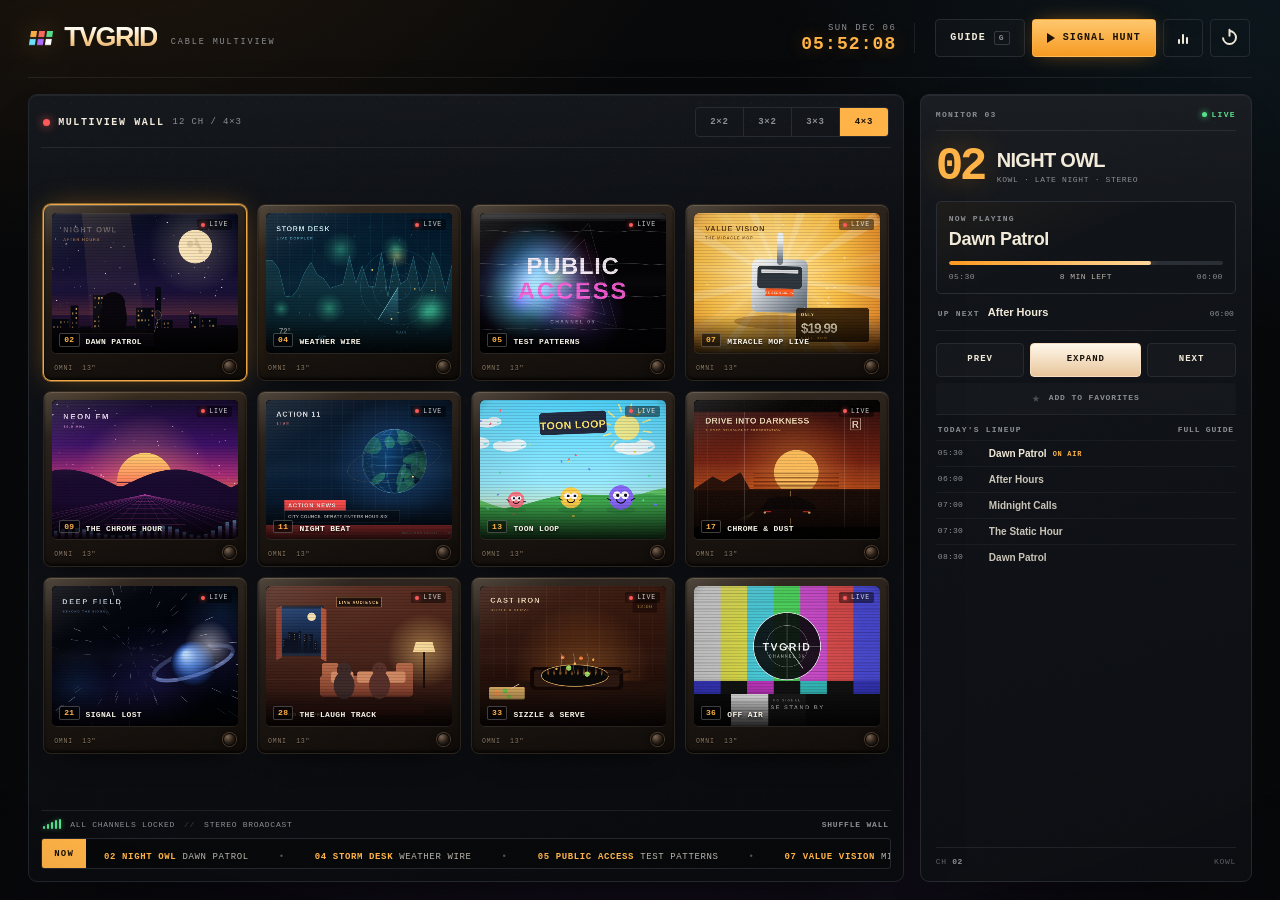
==== index.html @ 59fdc1ba "Save game and conversation for issue #1 Run: 40119469417" ====
<!doctype html>
<html lang="en">
<head>
  <meta charset="utf-8">
  <meta name="viewport" content="width=device-width, initial-scale=1, viewport-fit=cover">
  <meta name="theme-color" content="#07080a">
  <meta name="description" content="TVGRID is a retro cable multiview: twelve live channels, a program guide, and a fast-paced signal-hunting game.">
  <title>TVGRID — Cable Multiview</title>
  <link rel="icon" href="favicon.svg" type="image/svg+xml">
  <link rel="stylesheet" href="styles.css">
</head>
<body>
  <div class="app" id="app">
    <header class="topbar">
      <a class="brand" href="#" aria-label="TVGRID home" id="brandHome">
        <span class="brand-bars" aria-hidden="true"><i></i><i></i><i></i><i></i><i></i><i></i></span>
        <span class="brand-word">TVGRID</span>
        <span class="brand-sub">CABLE MULTIVIEW</span>
      </a>

      <div class="clock-block" aria-label="Current date and time">
        <span class="clock-date" id="clockDate">SAT 24 OCT</span>
        <time class="clock-time" id="clockTime">18:11:42</time>
      </div>

      <nav class="top-actions" aria-label="System controls">
        <button class="btn btn-ghost" id="guideBtn" type="button">
          <span>Guide</span><kbd>G</kbd>
        </button>
        <button class="btn btn-accent" id="gameBtn" type="button">
          <span class="play-glyph" aria-hidden="true"></span>
          <span>Signal Hunt</span>
        </button>
        <button class="btn btn-icon" id="soundBtn" type="button" aria-pressed="false" aria-label="Toggle sound">
          <span class="audio-glyph" aria-hidden="true"><i></i><i></i><i></i></span>
        </button>
        <button class="btn btn-icon power-btn" id="powerBtn" type="button" aria-pressed="true" aria-label="Toggle power">
          <span class="power-glyph" aria-hidden="true"></span>
        </button>
      </nav>
    </header>

    <main class="main">
      <section class="wall" aria-label="Television multiview wall">
        <div class="wall-top">
          <div class="wall-id">
            <span class="live-dot" aria-hidden="true"></span>
            <span class="wall-title">MULTIVIEW WALL</span>
            <span class="wall-count" id="wallCount">12 CH / 4×3</span>
          </div>

          <div class="layout-switch" id="layoutSwitch" role="group" aria-label="Multiview layout">
            <button type="button" data-layout="2x2" aria-pressed="false">2×2</button>
            <button type="button" data-layout="3x2" aria-pressed="false">3×2</button>
            <button type="button" data-layout="3x3" aria-pressed="false">3×3</button>
            <button type="button" data-layout="4x3" aria-pressed="true">4×3</button>
          </div>

          <div class="game-strip" id="gameStrip" hidden>
            <div class="target-monitor" aria-hidden="true">
              <canvas id="targetCanvas" width="320" height="180"></canvas>
            </div>
            <div class="game-strip-copy">
              <span class="game-eyebrow">TARGET BROADCAST</span>
              <strong id="gameClue">MATCH THIS SIGNAL TO A MONITOR</strong>
            </div>
            <div class="game-timer" aria-hidden="true">
              <span id="gameClock">10.0</span>
              <div class="timer-track"><i id="gameTimerFill"></i></div>
            </div>
          </div>
        </div>

        <div class="tv-grid" id="tvGrid" data-layout="4x3" aria-live="off"></div>

        <div class="wall-foot">
          <div class="signal-bars" aria-label="Signal strength full">
            <i></i><i></i><i></i><i></i><i></i>
          </div>
          <span id="wallStatus">ALL CHANNELS LOCKED</span>
          <span class="wall-foot-sep" aria-hidden="true">//</span>
          <span>STEREO BROADCAST</span>
          <span class="wall-foot-spacer"></span>
          <button class="text-btn" id="shuffleBtn" type="button">SHUFFLE WALL</button>
        </div>

        <div class="ticker" aria-label="Now playing ticker">
          <span class="ticker-tag">NOW</span>
          <div class="ticker-viewport">
            <div class="ticker-track" id="tickerTrack"></div>
          </div>
        </div>
      </section>

      <aside class="monitor" aria-label="Selected channel monitor">
        <div class="channel-panel" id="channelPanel">
          <div class="monitor-head">
            <span>MONITOR 03</span>
            <span class="monitor-state" id="monitorState">LIVE</span>
          </div>

          <div class="monitor-channel">
            <span class="monitor-num" id="selNum">02</span>
            <div class="monitor-name-block">
              <h1 id="selName">NIGHT OWL</h1>
              <p id="selMeta">KOWL · TALK · STEREO</p>
            </div>
          </div>

          <div class="now-card">
            <div class="card-label">NOW PLAYING</div>
            <div class="show-title" id="selShow">After Hours</div>
            <div class="progress-track" aria-hidden="true"><i id="progressFill"></i></div>
            <div class="time-row">
              <span id="selStart">00:00</span>
              <span id="selRemaining">60 MIN LEFT</span>
              <span id="selEnd">01:00</span>
            </div>
          </div>

          <div class="up-next">
            <span class="card-label">UP NEXT</span>
            <span id="selNext">Midnight Calls</span>
            <span class="up-next-time" id="selNextTime">01:00</span>
          </div>

          <div class="monitor-controls">
            <button class="btn btn-ghost" id="prevBtn" type="button" aria-label="Previous channel">PREV</button>
            <button class="btn btn-solid" id="expandBtn" type="button">EXPAND</button>
            <button class="btn btn-ghost" id="nextBtn" type="button" aria-label="Next channel">NEXT</button>
          </div>

          <div class="favorite-row">
            <button class="btn btn-ghost fav-btn" id="favBtn" type="button" aria-pressed="false">
              <span class="star" aria-hidden="true">★</span> <span id="favLabel">ADD TO FAVORITES</span>
            </button>
          </div>

          <div class="schedule">
            <div class="schedule-head">
              <span class="card-label">TODAY'S LINEUP</span>
              <button class="text-btn" id="panelGuideBtn" type="button">FULL GUIDE</button>
            </div>
            <ol class="schedule-list" id="scheduleList"></ol>
          </div>

          <div class="monitor-foot">
            <span>CH <b id="footChannel">02</b></span>
            <span class="monitor-foot-spacer"></span>
            <span id="footCallsign">KOWL</span>
          </div>
        </div>

        <div class="game-panel" id="gamePanel" hidden>
          <div class="monitor-head">
            <span>SIGNAL HUNT</span>
            <span class="monitor-state is-hot">LIVE</span>
          </div>
          <div class="game-big">
            <span class="card-label">ROUND</span>
            <div class="game-round"><b id="gameRound">1</b><span>/ 5</span></div>
          </div>
          <div class="game-stats">
            <div>
              <span class="card-label">SCORE</span>
              <strong id="gameScore">0000</strong>
            </div>
            <div>
              <span class="card-label">STREAK</span>
              <strong id="gameStreak">0</strong>
            </div>
            <div>
              <span class="card-label">BEST</span>
              <strong id="gameBest">0000</strong>
            </div>
          </div>
          <p class="game-help">One of the twelve monitors is showing the target broadcast. Click it before the timer runs out. Misses cost time.</p>
          <div class="game-legend">
            <span><i class="legend-dot is-good"></i> HIT</span>
            <span><i class="legend-dot is-bad"></i> MISS</span>
          </div>
          <button class="btn btn-ghost game-quit" id="quitGameBtn" type="button">EXIT HUNT</button>
        </div>
      </aside>
    </main>
  </div>

  <div class="overlay" id="guideOverlay" hidden>
    <div class="overlay-card guide-card" role="dialog" aria-modal="true" aria-labelledby="guideTitle">
      <div class="overlay-head">
        <div>
          <span class="card-label">TVGRID PROGRAMMING</span>
          <h2 id="guideTitle">Program Guide</h2>
        </div>
        <div class="overlay-head-right">
          <span class="guide-now" id="guideNow">18:00</span>
          <button class="close-btn" type="button" data-close="guideOverlay" aria-label="Close guide">×</button>
        </div>
      </div>
      <div class="guide-legend">
        <span><i class="legend-dot is-now"></i> ON NOW</span>
        <span><i class="legend-dot is-fav"></i> FAVORITE</span>
        <span class="guide-hint">CLICK A PROGRAM TO TUNE IN</span>
      </div>
      <div class="guide-scroll" id="guideScroll">
        <div class="guide-timebar" id="guideTimebar"></div>
        <div class="guide-rows" id="guideRows"></div>
      </div>
      <div class="overlay-foot">
        <span>ALL TIMES LOCAL</span>
        <span>GUIDE DATA SIMULATED · 24H CABLE SCHEDULE</span>
      </div>
    </div>
  </div>

  <div class="overlay" id="focusOverlay" hidden>
    <div class="overlay-card focus-card" role="dialog" aria-modal="true" aria-labelledby="focusTitle">
      <div class="focus-head">
        <div>
          <span class="card-label" id="focusMeta">CH 02 · KOWL</span>
          <h2 id="focusTitle">NIGHT OWL</h2>
        </div>
        <button class="close-btn" type="button" data-close="focusOverlay" aria-label="Close full screen">×</button>
      </div>
      <div class="focus-screen">
        <canvas id="focusCanvas" width="1280" height="720"></canvas>
        <div class="screen-glass" aria-hidden="true"></div>
        <div class="screen-scan" aria-hidden="true"></div>
        <div class="focus-bug" id="focusBug">TVGRID</div>
      </div>
      <div class="focus-bottom">
        <div class="focus-now">
          <span class="card-label">NOW PLAYING</span>
          <strong id="focusShow">After Hours</strong>
          <span id="focusTime">00:00 – 01:00</span>
        </div>
        <div class="focus-actions">
          <button class="btn btn-ghost" id="focusPrev" type="button">PREV</button>
          <button class="btn btn-ghost" id="focusNext" type="button">NEXT</button>
          <button class="btn btn-solid" id="focusClose" type="button">BACK TO WALL</button>
        </div>
      </div>
    </div>
  </div>

  <div class="overlay" id="resultOverlay" hidden>
    <div class="overlay-card result-card" role="dialog" aria-modal="true" aria-labelledby="resultTitle">
      <span class="card-label">SIGNAL HUNT COMPLETE</span>
      <h2 id="resultTitle">Transmission Secured</h2>
      <div class="result-score" id="resultScore">0000</div>
      <div class="result-grid">
        <div><span class="card-label">HITS</span><strong id="resultHits">0 / 5</strong></div>
        <div><span class="card-label">BEST</span><strong id="resultBest">0000</strong></div>
        <div><span class="card-label">ACCURACY</span><strong id="resultAccuracy">0%</strong></div>
      </div>
      <p class="result-note" id="resultNote">The wall is quiet again. Nice tuning.</p>
      <div class="result-actions">
        <button class="btn btn-solid" id="playAgainBtn" type="button">PLAY AGAIN</button>
        <button class="btn btn-ghost" id="backToWallBtn" type="button">BACK TO WALL</button>
      </div>
    </div>
  </div>

  <div class="toast" id="toast" role="status" aria-live="polite"></div>

  <noscript>
    <div class="noscript">TVGRID needs JavaScript to tune the wall.</div>
  </noscript>

  <script type="module" src="app.js"></script>
</body>
</html>
---- styles.css ----
:root {
  color-scheme: dark;
  --bg: #07080a;
  --panel: #0f1114;
  --panel-2: #14171c;
  --panel-3: #1a1e24;
  --line: #262b32;
  --line-soft: rgba(255, 255, 255, 0.08);
  --text: #f3ebda;
  --muted: #8b8e93;
  --dim: #5e6268;
  --amber: #ffb347;
  --amber-strong: #ff9a1f;
  --cyan: #6fe3ff;
  --red: #ff5a5a;
  --green: #57e08c;
  --font-sans: "Avenir Next", "Helvetica Neue", "Segoe UI", Arial, sans-serif;
  --font-mono: "SFMono-Regular", "Cascadia Mono", "Roboto Mono", Consolas, "Liberation Mono", monospace;
  --noise: url("data:image/svg+xml,%3Csvg xmlns='http://www.w3.org/2000/svg' width='160' height='160'%3E%3Cfilter id='n'%3E%3CfeTurbulence type='fractalNoise' baseFrequency='.86' numOctaves='3' stitchTiles='stitch'/%3E%3C/filter%3E%3Crect width='100%25' height='100%25' filter='url(%23n)' opacity='.55'/%3E%3C/svg%3E");
}

*,
*::before,
*::after {
  box-sizing: border-box;
}

[hidden] {
  display: none !important;
}

html {
  min-height: 100%;
  background: var(--bg);
}

body {
  margin: 0;
  min-height: 100vh;
  overflow-x: hidden;
  color: var(--text);
  font-family: var(--font-sans);
  background:
    radial-gradient(1000px 620px at 8% -14%, rgba(255, 154, 31, 0.11), transparent 62%),
    radial-gradient(900px 620px at 102% -4%, rgba(78, 200, 255, 0.09), transparent 60%),
    radial-gradient(1200px 900px at 50% 115%, rgba(163, 72, 255, 0.07), transparent 60%),
    var(--bg);
}

body::before {
  content: "";
  position: fixed;
  inset: 0;
  z-index: 90;
  pointer-events: none;
  opacity: 0.035;
  background-image: var(--noise);
  background-size: 160px 160px;
  mix-blend-mode: overlay;
}

body::after {
  content: "";
  position: fixed;
  inset: 0;
  z-index: 89;
  pointer-events: none;
  background: radial-gradient(130% 100% at 50% 48%, transparent 55%, rgba(0, 0, 0, 0.44) 100%);
}

button,
input,
select {
  font: inherit;
}

button {
  color: inherit;
}

button:focus-visible,
a:focus-visible {
  outline: 2px solid var(--amber);
  outline-offset: 3px;
}

::selection {
  color: #0a0a0a;
  background: var(--amber);
}

.app {
  width: min(1720px, 100%);
  min-height: 100vh;
  margin: 0 auto;
  padding: 0 clamp(12px, 2.2vw, 30px) 18px;
  display: flex;
  flex-direction: column;
}

/* ---------- Top bar ---------- */

.topbar {
  display: flex;
  align-items: center;
  gap: 20px;
  min-height: 78px;
  padding: 10px 2px 12px;
  border-bottom: 1px solid var(--line-soft);
}

.brand {
  display: flex;
  align-items: center;
  gap: 12px;
  min-width: 0;
  color: var(--text);
  text-decoration: none;
}

.brand-bars {
  display: grid;
  grid-template-columns: repeat(3, 6px);
  grid-auto-rows: 6px;
  gap: 2px;
  transform: skewX(-9deg);
  filter: drop-shadow(0 0 10px rgba(255, 179, 71, 0.25));
}

.brand-bars i {
  background: var(--amber);
}

.brand-bars i:nth-child(2) {
  background: #ff6b5d;
}

.brand-bars i:nth-child(3) {
  background: #57e08c;
}

.brand-bars i:nth-child(4) {
  background: var(--cyan);
}

.brand-bars i:nth-child(5) {
  background: #b06bff;
}

.brand-bars i:nth-child(6) {
  background: #ffffff;
}

.brand-word {
  font-size: clamp(22px, 2.1vw, 30px);
  font-weight: 900;
  line-height: 0.9;
  letter-spacing: -0.055em;
  background: linear-gradient(180deg, #fffdf6 10%, #ffd79b 58%, #d7a35f 100%);
  -webkit-background-clip: text;
  background-clip: text;
  color: transparent;
}

.brand-sub {
  align-self: flex-end;
  margin-left: 2px;
  padding-bottom: 2px;
  font-family: var(--font-mono);
  font-size: 8.5px;
  line-height: 1.1;
  letter-spacing: 0.22em;
  color: var(--muted);
  white-space: nowrap;
}

.clock-block {
  margin-left: auto;
  padding: 0 18px;
  border-right: 1px solid var(--line-soft);
  display: flex;
  flex-direction: column;
  align-items: flex-end;
  gap: 2px;
  font-family: var(--font-mono);
  font-variant-numeric: tabular-nums;
}

.clock-date {
  font-size: 9px;
  letter-spacing: 0.16em;
  color: var(--muted);
}

.clock-time {
  font-size: 18px;
  font-weight: 700;
  line-height: 1;
  letter-spacing: 0.06em;
  color: var(--amber);
  text-shadow: 0 0 18px rgba(255, 154, 31, 0.32);
}

.top-actions {
  display: flex;
  align-items: center;
  gap: 7px;
}

.btn {
  display: inline-flex;
  align-items: center;
  justify-content: center;
  gap: 8px;
  min-height: 38px;
  padding: 0 14px;
  border: 1px solid var(--line);
  border-radius: 4px;
  background: transparent;
  color: var(--text);
  font-family: var(--font-mono);
  font-size: 10px;
  font-weight: 700;
  line-height: 1;
  letter-spacing: 0.11em;
  text-transform: uppercase;
  white-space: nowrap;
  cursor: pointer;
  transition: border-color 0.16s ease, background 0.16s ease, color 0.16s ease, transform 0.16s ease;
}

.btn:hover {
  border-color: #3b424b;
  background: rgba(255, 255, 255, 0.045);
}

.btn:active {
  transform: translateY(1px);
}

.btn kbd {
  padding: 2px 4px;
  border: 1px solid rgba(255, 255, 255, 0.16);
  border-radius: 2px;
  font-family: var(--font-mono);
  font-size: 8px;
  color: var(--muted);
}

.btn-ghost {
  background: rgba(255, 255, 255, 0.018);
}

.btn-solid {
  border-color: #f6dcc0;
  background: linear-gradient(180deg, #fff8ea, #e7c59b);
  color: #17100a;
}

.btn-solid:hover {
  border-color: #fff;
  background: #fff8ea;
}

.btn-accent {
  border-color: rgba(255, 179, 71, 0.55);
  background: linear-gradient(180deg, #ffc76d, #f59a22);
  color: #1a1004;
  box-shadow: 0 0 22px -8px rgba(255, 154, 31, 0.75);
}

.btn-accent:hover {
  border-color: #ffd698;
  background: #ffc76d;
}

.btn-icon {
  width: 40px;
  min-height: 38px;
  padding: 0;
}

.power-btn[aria-pressed="false"] {
  border-color: rgba(255, 90, 90, 0.45);
}

.power-glyph {
  position: relative;
  display: block;
  width: 15px;
  height: 15px;
  border: 2px solid currentColor;
  border-radius: 50%;
  border-top-color: transparent;
  transform: rotate(-45deg);
}

.power-glyph::after {
  content: "";
  position: absolute;
  top: -3px;
  left: 50%;
  width: 2px;
  height: 8px;
  border-radius: 2px;
  background: currentColor;
  transform: translateX(-50%) rotate(45deg);
  transform-origin: bottom;
}

.audio-glyph {
  display: inline-flex;
  align-items: flex-end;
  gap: 2px;
  height: 13px;
}

.audio-glyph i {
  display: block;
  width: 2px;
  height: 5px;
  border-radius: 1px;
  background: currentColor;
  transition: height 0.2s ease;
}

.audio-glyph i:nth-child(2) {
  height: 10px;
}

.audio-glyph i:nth-child(3) {
  height: 7px;
}

[aria-pressed="true"] .audio-glyph i {
  animation: audio-bounce 0.72s ease-in-out infinite alternate;
}

[aria-pressed="true"] .audio-glyph i:nth-child(2) {
  animation-delay: -0.24s;
}

[aria-pressed="true"] .audio-glyph i:nth-child(3) {
  animation-delay: -0.48s;
}

@keyframes audio-bounce {
  from { height: 3px; }
  to { height: 13px; }
}

.play-glyph {
  display: inline-block;
  width: 0;
  height: 0;
  border-top: 5px solid transparent;
  border-bottom: 5px solid transparent;
  border-left: 8px solid currentColor;
}

/* ---------- Main layout ---------- */

.main {
  flex: 1;
  min-height: 0;
  display: grid;
  grid-template-columns: minmax(0, 1fr) 332px;
  gap: 16px;
  padding-top: 16px;
}

.wall {
  position: relative;
  display: flex;
  flex-direction: column;
  min-width: 0;
  padding: 12px;
  border: 1px solid #22262d;
  border-radius: 9px;
  background:
    linear-gradient(180deg, rgba(255, 255, 255, 0.025), transparent 16%),
    linear-gradient(165deg, #101318, #0b0d11 60%, #090a0d);
  box-shadow:
    inset 0 1px 0 rgba(255, 255, 255, 0.05),
    0 28px 70px -42px #000;
  overflow: hidden;
}

.wall::before {
  content: "";
  position: absolute;
  inset: 0;
  pointer-events: none;
  opacity: 0.4;
  background-image: radial-gradient(rgba(255, 255, 255, 0.055) 1px, transparent 1px);
  background-size: 17px 17px;
  mask-image: linear-gradient(180deg, #000, transparent 45%);
}

.wall-top {
  position: relative;
  z-index: 1;
  display: flex;
  align-items: center;
  gap: 12px;
  min-height: 38px;
  padding: 0 2px 10px;
  border-bottom: 1px solid var(--line-soft);
}

.wall-id {
  display: flex;
  align-items: center;
  gap: 8px;
  min-width: 0;
}

.live-dot {
  width: 7px;
  height: 7px;
  flex: 0 0 auto;
  border-radius: 50%;
  background: var(--red);
  box-shadow: 0 0 10px rgba(255, 90, 90, 0.85);
  animation: live-pulse 2.2s ease-in-out infinite;
}

@keyframes live-pulse {
  0%, 100% { opacity: 1; }
  50% { opacity: 0.35; }
}

.wall-title {
  font-family: var(--font-mono);
  font-size: 10px;
  font-weight: 700;
  letter-spacing: 0.16em;
  white-space: nowrap;
}

.wall-count {
  font-family: var(--font-mono);
  font-size: 9px;
  letter-spacing: 0.1em;
  color: var(--muted);
  white-space: nowrap;
}

.layout-switch {
  margin-left: auto;
  display: flex;
  border: 1px solid var(--line);
  border-radius: 4px;
  overflow: hidden;
}

.layout-switch button {
  min-width: 48px;
  height: 28px;
  padding: 0 8px;
  border: 0;
  border-right: 1px solid var(--line);
  background: transparent;
  color: var(--muted);
  font-family: var(--font-mono);
  font-size: 9px;
  font-weight: 700;
  letter-spacing: 0.08em;
  cursor: pointer;
  transition: background 0.15s ease, color 0.15s ease;
}

.layout-switch button:last-child {
  border-right: 0;
}

.layout-switch button:hover {
  color: var(--text);
  background: rgba(255, 255, 255, 0.05);
}

.layout-switch button[aria-pressed="true"] {
  color: #1b1205;
  background: var(--amber);
}

.game-strip {
  flex: 1;
  display: flex;
  align-items: center;
  gap: 12px;
  min-width: 0;
}

.target-monitor {
  flex: 0 0 auto;
  width: 92px;
  padding: 3px;
  border: 1px solid rgba(255, 179, 71, 0.5);
  border-radius: 3px;
  background: #050607;
  box-shadow: 0 0 18px -6px rgba(255, 154, 31, 0.55);
}

.target-monitor canvas {
  display: block;
  width: 100%;
  aspect-ratio: 16 / 9;
  border-radius: 1px;
}

.game-strip-copy {
  display: flex;
  flex-direction: column;
  gap: 2px;
  min-width: 0;
}

.game-eyebrow {
  font-family: var(--font-mono);
  font-size: 8px;
  letter-spacing: 0.18em;
  color: var(--amber);
}

.game-strip-copy strong {
  overflow: hidden;
  font-family: var(--font-mono);
  font-size: 10px;
  letter-spacing: 0.08em;
  text-overflow: ellipsis;
  white-space: nowrap;
}

.game-timer {
  margin-left: auto;
  display: flex;
  align-items: center;
  gap: 9px;
  font-family: var(--font-mono);
  font-size: 13px;
  font-weight: 700;
  color: var(--amber);
}

.timer-track {
  width: 92px;
  height: 5px;
  overflow: hidden;
  border-radius: 4px;
  background: #24282e;
}

.timer-track i {
  display: block;
  width: 100%;
  height: 100%;
  border-radius: inherit;
  background: linear-gradient(90deg, var(--red), var(--amber));
  transform-origin: left;
  transition: transform 0.1s linear;
}

body.game-active .layout-switch {
  display: none;
}

body.game-active .game-strip {
  display: flex;
}

/* ---------- TV grid ---------- */

.tv-grid {
  position: relative;
  z-index: 1;
  flex: 1;
  min-height: 0;
  display: grid;
  grid-template-columns: repeat(var(--cols, 4), minmax(0, 1fr));
  gap: 10px;
  padding: 12px 2px;
  align-content: center;
}

.tv-grid[data-layout="2x2"] {
  --cols: 2;
  --screen-ratio: 16 / 9;
}

.tv-grid[data-layout="3x2"] {
  --cols: 3;
  --screen-ratio: 4 / 3;
}

.tv-grid[data-layout="3x3"] {
  --cols: 3;
  --screen-ratio: 16 / 9;
}

.tv-grid[data-layout="4x3"] {
  --cols: 4;
  --screen-ratio: 4 / 3;
}

.tv {
  position: relative;
  display: block;
  min-width: 0;
  padding: 8px 8px 27px;
  border: 1px solid #2b241d;
  border-radius: 8px;
  background:
    linear-gradient(155deg, rgba(255, 242, 220, 0.14), transparent 18%),
    linear-gradient(170deg, #332a22, #1d1712 55%, #100c09);
  box-shadow:
    inset 0 1px 0 rgba(255, 238, 212, 0.16),
    inset 0 -2px 3px rgba(0, 0, 0, 0.75),
    0 16px 26px -20px #000;
  text-align: left;
  cursor: pointer;
  overflow: hidden;
  transition: transform 0.18s ease, border-color 0.18s ease, box-shadow 0.18s ease;
}

.tv::before {
  content: "OMNI\00a0\00a0 13\"";
  position: absolute;
  left: 10px;
  bottom: 8px;
  font-family: var(--font-mono);
  font-size: 6.5px;
  letter-spacing: 0.12em;
  color: #8e7a65;
  text-shadow: 0 1px 0 #000;
}

.tv::after {
  content: "";
  position: absolute;
  right: 10px;
  bottom: 7px;
  width: 13px;
  height: 13px;
  border-radius: 50%;
  background:
    radial-gradient(circle at 35% 30%, #7d6652, #2b2119 46%, #0a0705 80%);
  box-shadow:
    inset 0 0 0 1px #0a0705,
    0 0 0 1px #493a2c,
    0 0 7px rgba(0, 0, 0, 0.8);
}

.tv:hover {
  z-index: 2;
  border-color: #544233;
  transform: translateY(-2px);
  box-shadow:
    inset 0 1px 0 rgba(255, 238, 212, 0.2),
    inset 0 -2px 3px rgba(0, 0, 0, 0.75),
    0 20px 30px -20px #000,
    0 0 22px -10px rgba(255, 154, 31, 0.4);
}

.tv.is-selected {
  z-index: 3;
  border-color: rgba(255, 179, 71, 0.92);
  box-shadow:
    0 0 0 1px rgba(255, 179, 71, 0.45),
    0 0 30px -6px rgba(255, 154, 31, 0.45),
    inset 0 1px 0 rgba(255, 238, 212, 0.24),
    inset 0 -2px 3px rgba(0, 0, 0, 0.75);
}

.tv.is-hidden {
  display: none;
}

.screen {
  position: relative;
  display: block;
  width: 100%;
  aspect-ratio: var(--screen-ratio, 16 / 9);
  overflow: hidden;
  border-radius: 5px;
  background: #020303;
  box-shadow:
    inset 0 0 26px rgba(0, 0, 0, 0.95),
    inset 0 0 0 1px rgba(0, 0, 0, 0.9),
    0 1px 0 rgba(255, 255, 255, 0.08);
}

.screen canvas {
  display: block;
  width: 100%;
  height: 100%;
  background: #020303;
  transition: opacity 0.2s ease;
}

.screen-glass {
  position: absolute;
  inset: 0;
  pointer-events: none;
  border-radius: inherit;
  background:
    linear-gradient(150deg, rgba(255, 255, 255, 0.17), rgba(255, 255, 255, 0.02) 24%, transparent 42%),
    radial-gradient(120% 90% at 50% 45%, transparent 55%, rgba(0, 0, 0, 0.35) 100%);
  mix-blend-mode: screen;
  opacity: 0.72;
}

.screen-scan {
  position: absolute;
  inset: 0;
  pointer-events: none;
  border-radius: inherit;
  background: repeating-linear-gradient(
    0deg,
    rgba(0, 0, 0, 0.24) 0,
    rgba(0, 0, 0, 0.24) 1px,
    transparent 1px,
    transparent 3px
  );
  opacity: 0.52;
}

.screen-scan::after {
  content: "";
  position: absolute;
  inset: 0;
  background: linear-gradient(180deg, transparent 40%, rgba(255, 255, 255, 0.045) 50%, transparent 60%);
  animation: screen-roll 7s linear infinite;
}

@keyframes screen-roll {
  from { transform: translateY(-70%); }
  to { transform: translateY(70%); }
}

.tv-meta {
  position: absolute;
  right: 0;
  bottom: 0;
  left: 0;
  display: flex;
  align-items: flex-end;
  gap: 6px;
  padding: 18px 7px 6px;
  background: linear-gradient(transparent, rgba(0, 0, 0, 0.86));
  transition: opacity 0.2s ease;
}

.tv-num {
  flex: 0 0 auto;
  padding: 1px 4px;
  border: 1px solid rgba(255, 255, 255, 0.24);
  border-radius: 2px;
  background: rgba(0, 0, 0, 0.55);
  color: var(--amber);
  font-family: var(--font-mono);
  font-size: 8px;
  font-weight: 700;
  line-height: 1.2;
  letter-spacing: 0.05em;
}

.tv-show {
  overflow: hidden;
  color: #f8f3e8;
  font-family: var(--font-mono);
  font-size: 8px;
  font-weight: 700;
  line-height: 1.2;
  letter-spacing: 0.04em;
  text-overflow: ellipsis;
  text-transform: uppercase;
  text-shadow: 0 1px 3px #000;
  white-space: nowrap;
}

.tv-live {
  position: absolute;
  top: 6px;
  right: 6px;
  display: flex;
  align-items: center;
  gap: 4px;
  padding: 2px 4px;
  border-radius: 2px;
  background: rgba(0, 0, 0, 0.48);
  color: rgba(255, 255, 255, 0.8);
  font-family: var(--font-mono);
  font-size: 6.5px;
  letter-spacing: 0.12em;
}

.tv-live::before {
  content: "";
  width: 4px;
  height: 4px;
  border-radius: 50%;
  background: var(--red);
  box-shadow: 0 0 5px var(--red);
}

.tv-fav {
  position: absolute;
  top: 5px;
  left: 6px;
  color: var(--amber);
  font-size: 11px;
  line-height: 1;
  text-shadow: 0 1px 4px #000;
}

.tv-static {
  position: absolute;
  inset: 0;
  z-index: 2;
  pointer-events: none;
  opacity: 0;
  background-image: var(--noise);
  background-size: 130px 130px;
  mix-blend-mode: screen;
}

.tv.tuning .tv-static {
  animation: snow-flash 0.34s steps(3) both;
}

@keyframes snow-flash {
  0% { opacity: 0.95; filter: brightness(1.7); }
  55% { opacity: 0.55; }
  100% { opacity: 0; }
}

.tv.correct {
  border-color: var(--green);
  box-shadow:
    0 0 0 1px var(--green),
    0 0 38px -4px rgba(87, 224, 140, 0.7),
    inset 0 1px 0 rgba(255, 238, 212, 0.24);
}

.tv.wrong {
  border-color: var(--red);
  animation: wrong-shake 0.32s ease;
}

@keyframes wrong-shake {
  0%, 100% { transform: translateX(0); }
  25% { transform: translateX(-4px); }
  55% { transform: translateX(4px); }
  80% { transform: translateX(-2px); }
}

body.game-active .tv-meta,
body.game-active .tv-live,
body.game-active .tv-fav {
  opacity: 0;
}

body.game-active .tv {
  cursor: crosshair;
}

body.game-active .tv:hover {
  transform: translateY(-2px) scale(1.012);
}

body.is-off .screen canvas,
body.is-off .screen-glass,
body.is-off .screen-scan,
body.is-off .tv-meta,
body.is-off .tv-live {
  opacity: 0;
}

body.is-off .screen {
  background:
    radial-gradient(circle at 50% 42%, rgba(255, 255, 255, 0.05), transparent 48%),
    #010202;
}

body.is-off .tv {
  filter: saturate(0.25) brightness(0.72);
}

body.is-off .wall::after {
  content: "SYSTEM STANDBY";
  position: absolute;
  z-index: 4;
  top: 50%;
  left: 50%;
  padding: 10px 18px;
  border: 1px solid rgba(255, 255, 255, 0.14);
  border-radius: 3px;
  background: rgba(5, 6, 7, 0.76);
  color: rgba(255, 255, 255, 0.55);
  font-family: var(--font-mono);
  font-size: 11px;
  letter-spacing: 0.3em;
  transform: translate(-50%, -50%);
  pointer-events: none;
}

body.is-off .live-dot {
  background: #555;
  box-shadow: none;
  animation: none;
}

body.is-off .monitor-state {
  color: var(--dim);
}

body.overlay-open {
  overflow: hidden;
}

body.is-off .wall-id,
body.is-off .wall-count,
body.is-off .ticker {
  opacity: 0.45;
}

/* ---------- Wall footer and ticker ---------- */

.wall-foot {
  position: relative;
  z-index: 1;
  display: flex;
  align-items: center;
  gap: 9px;
  padding: 8px 2px 9px;
  border-top: 1px solid var(--line-soft);
  color: var(--muted);
  font-family: var(--font-mono);
  font-size: 8px;
  letter-spacing: 0.09em;
  white-space: nowrap;
}

.signal-bars {
  display: inline-flex;
  align-items: flex-end;
  gap: 2px;
  height: 10px;
}

.signal-bars i {
  display: block;
  width: 2px;
  height: 3px;
  border-radius: 1px;
  background: var(--green);
  box-shadow: 0 0 5px rgba(87, 224, 140, 0.6);
}

.signal-bars i:nth-child(2) { height: 5px; }
.signal-bars i:nth-child(3) { height: 7px; }
.signal-bars i:nth-child(4) { height: 9px; }
.signal-bars i:nth-child(5) { height: 10px; }

.wall-foot-sep {
  color: #3a3f46;
}

.wall-foot-spacer {
  flex: 1;
}

.text-btn {
  padding: 0;
  border: 0;
  background: none;
  color: var(--muted);
  font-family: var(--font-mono);
  font-size: 8px;
  font-weight: 700;
  letter-spacing: 0.1em;
  text-transform: uppercase;
  cursor: pointer;
}

.text-btn:hover {
  color: var(--amber);
}

.ticker {
  position: relative;
  z-index: 1;
  display: flex;
  align-items: center;
  height: 31px;
  overflow: hidden;
  border: 1px solid #23272e;
  border-radius: 3px;
  background: #07080a;
}

.ticker-tag {
  position: relative;
  z-index: 2;
  align-self: stretch;
  display: flex;
  align-items: center;
  padding: 0 12px;
  background: var(--amber);
  color: #1c1204;
  font-family: var(--font-mono);
  font-size: 9px;
  font-weight: 700;
  letter-spacing: 0.14em;
}

.ticker-viewport {
  flex: 1;
  overflow: hidden;
}

.ticker-track {
  display: inline-flex;
  gap: 30px;
  padding-left: 18px;
  color: #b9b4aa;
  font-family: var(--font-mono);
  font-size: 9px;
  letter-spacing: 0.07em;
  white-space: nowrap;
  animation: ticker 52s linear infinite;
  will-change: transform;
}

.ticker-copy {
  display: inline-flex;
  align-items: center;
  gap: 30px;
  padding-right: 30px;
}

.ticker-copy > span[aria-hidden="true"] {
  color: #4e535a;
}

.ticker:hover .ticker-track {
  animation-play-state: paused;
}

.ticker-track b {
  color: var(--amber);
  font-weight: 700;
}

@keyframes ticker {
  from { transform: translateX(0); }
  to { transform: translateX(-50%); }
}

/* ---------- Monitor panel ---------- */

.monitor {
  min-height: 0;
  border: 1px solid #262a31;
  border-radius: 9px;
  background:
    linear-gradient(180deg, rgba(255, 255, 255, 0.035), transparent 24%),
    linear-gradient(165deg, #12151a, #0c0e12);
  box-shadow:
    inset 0 1px 0 rgba(255, 255, 255, 0.06),
    0 22px 60px -40px #000;
  overflow: hidden;
}

.channel-panel,
.game-panel {
  display: flex;
  flex-direction: column;
  height: 100%;
  min-height: 0;
  padding: 15px;
}

.monitor-head {
  display: flex;
  align-items: center;
  justify-content: space-between;
  padding-bottom: 11px;
  border-bottom: 1px solid var(--line-soft);
  color: var(--muted);
  font-family: var(--font-mono);
  font-size: 8px;
  font-weight: 700;
  letter-spacing: 0.16em;
}

.monitor-state {
  display: inline-flex;
  align-items: center;
  gap: 5px;
  color: var(--green);
}

.monitor-state::before {
  content: "";
  width: 5px;
  height: 5px;
  border-radius: 50%;
  background: currentColor;
  box-shadow: 0 0 6px currentColor;
}

.monitor-state.is-hot {
  color: var(--amber);
}

.monitor-channel {
  display: flex;
  align-items: center;
  gap: 13px;
  padding: 17px 0 14px;
}

.monitor-num {
  flex: 0 0 auto;
  color: var(--amber);
  font-family: var(--font-mono);
  font-size: 46px;
  font-weight: 700;
  line-height: 0.84;
  letter-spacing: -0.08em;
  text-shadow: 0 0 28px rgba(255, 154, 31, 0.3);
}

.monitor-name-block {
  min-width: 0;
}

.monitor-name-block h1 {
  margin: 0;
  overflow: hidden;
  font-size: 20px;
  font-weight: 900;
  line-height: 1;
  letter-spacing: -0.035em;
  text-overflow: ellipsis;
  white-space: nowrap;
}

.monitor-name-block p {
  margin: 5px 0 0;
  overflow: hidden;
  color: var(--muted);
  font-family: var(--font-mono);
  font-size: 8px;
  letter-spacing: 0.08em;
  text-overflow: ellipsis;
  white-space: nowrap;
}

.card-label {
  color: var(--muted);
  font-family: var(--font-mono);
  font-size: 8px;
  font-weight: 700;
  letter-spacing: 0.15em;
}

.now-card {
  padding: 12px;
  border: 1px solid #2a2f37;
  border-radius: 5px;
  background:
    linear-gradient(155deg, rgba(255, 179, 71, 0.065), transparent 45%),
    #101318;
}

.show-title {
  margin: 7px 0 12px;
  overflow: hidden;
  font-size: 18px;
  font-weight: 800;
  line-height: 1.05;
  letter-spacing: -0.02em;
  text-overflow: ellipsis;
  white-space: nowrap;
}

.progress-track {
  height: 4px;
  overflow: hidden;
  border-radius: 3px;
  background: #2a2e35;
}

.progress-track i {
  display: block;
  width: 0;
  height: 100%;
  border-radius: inherit;
  background: linear-gradient(90deg, var(--amber-strong), #ffd89b);
  box-shadow: 0 0 10px rgba(255, 154, 31, 0.5);
  transition: width 0.4s linear;
}

.time-row {
  display: flex;
  justify-content: space-between;
  gap: 10px;
  margin-top: 7px;
  color: var(--muted);
  font-family: var(--font-mono);
  font-size: 8px;
  letter-spacing: 0.05em;
}

.time-row span:nth-child(2) {
  color: #b9b3a7;
}

.up-next {
  display: flex;
  align-items: baseline;
  gap: 8px;
  padding: 12px 2px;
  border-bottom: 1px solid var(--line-soft);
}

.up-next > span:nth-child(2) {
  flex: 1;
  overflow: hidden;
  font-size: 11px;
  font-weight: 700;
  text-overflow: ellipsis;
  white-space: nowrap;
}

.up-next-time {
  color: var(--muted);
  font-family: var(--font-mono);
  font-size: 8px;
}

.monitor-controls {
  display: grid;
  grid-template-columns: 1fr 1.25fr 1fr;
  gap: 6px;
  padding-top: 12px;
}

.monitor-controls .btn {
  min-height: 34px;
  padding: 0 6px;
  font-size: 9px;
}

.favorite-row {
  padding-top: 6px;
}

.fav-btn {
  width: 100%;
  min-height: 31px;
  border-color: transparent;
  color: var(--muted);
  font-size: 8px;
}

.fav-btn .star {
  color: #4c5158;
  font-size: 13px;
  line-height: 1;
  transition: color 0.15s ease, transform 0.15s ease;
}

.fav-btn[aria-pressed="true"] {
  color: var(--amber);
}

.fav-btn[aria-pressed="true"] .star {
  color: var(--amber);
  transform: scale(1.12);
  text-shadow: 0 0 12px rgba(255, 179, 71, 0.6);
}

.schedule {
  flex: 1;
  min-height: 0;
  display: flex;
  flex-direction: column;
  padding-top: 10px;
  border-top: 1px solid var(--line-soft);
}

.schedule-head {
  display: flex;
  align-items: center;
  justify-content: space-between;
  padding: 0 2px 6px;
}

.schedule-list {
  flex: 1;
  min-height: 0;
  margin: 0;
  padding: 0;
  overflow-y: auto;
  list-style: none;
  scrollbar-width: thin;
  scrollbar-color: #2b3038 transparent;
}

.schedule-list li {
  display: grid;
  grid-template-columns: 43px minmax(0, 1fr);
  gap: 8px;
  padding: 7px 2px;
  border-top: 1px solid rgba(255, 255, 255, 0.045);
  color: #cbc5b9;
  font-size: 10px;
}

.schedule-list li.is-now {
  color: var(--text);
}

.schedule-list li.is-now .schedule-title::after {
  content: "ON AIR";
  margin-left: 6px;
  color: var(--amber);
  font-family: var(--font-mono);
  font-size: 7px;
  letter-spacing: 0.1em;
  vertical-align: 1px;
}

.schedule-time {
  color: var(--muted);
  font-family: var(--font-mono);
  font-size: 8px;
  letter-spacing: 0.03em;
}

.schedule-title {
  overflow: hidden;
  font-weight: 600;
  text-overflow: ellipsis;
  white-space: nowrap;
}

.monitor-foot {
  display: flex;
  align-items: center;
  padding-top: 9px;
  border-top: 1px solid var(--line-soft);
  color: var(--dim);
  font-family: var(--font-mono);
  font-size: 8px;
  letter-spacing: 0.08em;
}

.monitor-foot b {
  color: var(--muted);
}

.monitor-foot-spacer {
  flex: 1;
}

/* ---------- Game panel ---------- */

.game-panel {
  gap: 0;
}

.game-big {
  padding: 18px 0 8px;
}

.game-round {
  display: flex;
  align-items: baseline;
  gap: 5px;
  margin-top: 6px;
  color: var(--amber);
  font-family: var(--font-mono);
  line-height: 1;
}

.game-round b {
  font-size: 44px;
  letter-spacing: -0.08em;
}

.game-round span {
  color: var(--muted);
  font-size: 15px;
}

.game-stats {
  display: grid;
  grid-template-columns: repeat(3, 1fr);
  gap: 8px;
  padding: 12px;
  border: 1px solid #2a2f37;
  border-radius: 5px;
  background: #101318;
}

.game-stats div {
  display: flex;
  flex-direction: column;
  gap: 4px;
  min-width: 0;
}

.game-stats strong {
  color: var(--text);
  font-family: var(--font-mono);
  font-size: 16px;
  letter-spacing: 0.03em;
}

.game-help {
  margin: 14px 0 0;
  color: var(--muted);
  font-size: 11px;
  line-height: 1.55;
}

.game-legend {
  display: flex;
  gap: 14px;
  margin-top: 13px;
  padding: 11px 0;
  border-top: 1px solid var(--line-soft);
  border-bottom: 1px solid var(--line-soft);
  color: var(--muted);
  font-family: var(--font-mono);
  font-size: 8px;
  letter-spacing: 0.08em;
}

.game-legend span {
  display: inline-flex;
  align-items: center;
  gap: 5px;
}

.legend-dot {
  display: inline-block;
  width: 6px;
  height: 6px;
  border-radius: 50%;
  background: var(--muted);
}

.legend-dot.is-good { background: var(--green); box-shadow: 0 0 6px var(--green); }
.legend-dot.is-bad { background: var(--red); box-shadow: 0 0 6px var(--red); }
.legend-dot.is-now { background: var(--amber); box-shadow: 0 0 6px var(--amber); }
.legend-dot.is-fav { background: var(--amber); }

.game-quit {
  margin-top: auto;
  width: 100%;
}

/* ---------- Overlays ---------- */

.overlay {
  position: fixed;
  inset: 0;
  z-index: 80;
  display: grid;
  place-items: center;
  padding: clamp(10px, 3vw, 30px);
  background: rgba(3, 4, 6, 0.8);
  backdrop-filter: blur(7px);
  animation: overlay-in 0.18s ease both;
}

@keyframes overlay-in {
  from { opacity: 0; }
  to { opacity: 1; }
}

.overlay-card {
  width: 100%;
  max-height: 92vh;
  border: 1px solid #2d323a;
  border-radius: 9px;
  background:
    linear-gradient(180deg, rgba(255, 255, 255, 0.045), transparent 18%),
    linear-gradient(165deg, #14171c, #0b0d11);
  box-shadow:
    inset 0 1px 0 rgba(255, 255, 255, 0.08),
    0 40px 100px -30px #000;
  animation: card-in 0.22s cubic-bezier(0.2, 0.8, 0.2, 1) both;
}

@keyframes card-in {
  from { opacity: 0; transform: translateY(10px) scale(0.985); }
  to { opacity: 1; transform: none; }
}

.overlay-head {
  display: flex;
  align-items: flex-end;
  justify-content: space-between;
  gap: 20px;
  padding: 18px 20px 14px;
  border-bottom: 1px solid var(--line-soft);
}

.overlay-head h2 {
  margin: 4px 0 0;
  font-size: clamp(22px, 3vw, 32px);
  font-weight: 900;
  line-height: 1;
  letter-spacing: -0.045em;
}

.overlay-head-right {
  display: flex;
  align-items: center;
  gap: 16px;
}

.guide-now {
  color: var(--amber);
  font-family: var(--font-mono);
  font-size: 17px;
  font-weight: 700;
  letter-spacing: 0.04em;
}

.close-btn {
  width: 36px;
  height: 36px;
  padding: 0;
  border: 1px solid var(--line);
  border-radius: 50%;
  background: transparent;
  color: var(--muted);
  font-size: 23px;
  line-height: 1;
  cursor: pointer;
  transition: color 0.15s ease, border-color 0.15s ease, background 0.15s ease;
}

.close-btn:hover {
  border-color: #4b515a;
  background: rgba(255, 255, 255, 0.05);
  color: var(--text);
}

.overlay-foot {
  display: flex;
  justify-content: space-between;
  gap: 16px;
  padding: 10px 20px;
  border-top: 1px solid var(--line-soft);
  color: var(--dim);
  font-family: var(--font-mono);
  font-size: 8px;
  letter-spacing: 0.08em;
}

/* Guide */

.guide-card {
  max-width: 1160px;
  display: flex;
  flex-direction: column;
  overflow: hidden;
}

.guide-legend {
  display: flex;
  align-items: center;
  gap: 17px;
  padding: 10px 20px;
  border-bottom: 1px solid var(--line-soft);
  color: var(--muted);
  font-family: var(--font-mono);
  font-size: 8px;
  letter-spacing: 0.08em;
}

.guide-legend span {
  display: inline-flex;
  align-items: center;
  gap: 5px;
}

.guide-hint {
  margin-left: auto;
}

.guide-scroll {
  flex: 1;
  min-height: 0;
  overflow: auto;
  scrollbar-width: thin;
  scrollbar-color: #2b3038 transparent;
}

.guide-timebar {
  display: grid;
  grid-template-columns: 110px minmax(820px, 1fr);
  min-width: 930px;
  position: sticky;
  top: 0;
  z-index: 3;
  background: #111419;
}

.guide-gutter-label {
  display: flex;
  align-items: center;
  padding-left: 16px;
  border-right: 1px solid var(--line-soft);
  border-bottom: 1px solid var(--line);
  color: var(--dim);
  font-family: var(--font-mono);
  font-size: 8px;
  letter-spacing: 0.12em;
}

.guide-ruler {
  position: relative;
  height: 34px;
  border-bottom: 1px solid var(--line);
}

.ruler-mark {
  position: absolute;
  top: 0;
  bottom: 0;
  padding: 9px 0 0 7px;
  border-left: 1px solid rgba(255, 255, 255, 0.08);
  color: var(--muted);
  font-family: var(--font-mono);
  font-size: 8px;
  letter-spacing: 0.04em;
  white-space: nowrap;
}

.ruler-mark.is-hour {
  border-left-color: rgba(255, 255, 255, 0.16);
  color: #bbb5aa;
}

.guide-row {
  display: grid;
  grid-template-columns: 110px minmax(820px, 1fr);
  min-width: 930px;
}

.guide-channel {
  display: flex;
  flex-direction: column;
  justify-content: center;
  gap: 3px;
  padding: 8px 10px 8px 16px;
  border: 0;
  border-right: 1px solid var(--line-soft);
  border-bottom: 1px solid var(--line-soft);
  background: #0e1115;
  text-align: left;
  cursor: pointer;
  transition: background 0.15s ease;
}

.guide-channel:hover {
  background: #171b21;
}

.guide-channel-num {
  color: var(--amber);
  font-family: var(--font-mono);
  font-size: 12px;
  font-weight: 700;
  line-height: 1;
}

.guide-channel-name {
  overflow: hidden;
  color: #d5cfc3;
  font-size: 9px;
  font-weight: 700;
  letter-spacing: 0.03em;
  text-overflow: ellipsis;
  white-space: nowrap;
}

.guide-channel-name .star {
  color: var(--amber);
}

.guide-track {
  position: relative;
  height: 56px;
  border-bottom: 1px solid var(--line-soft);
  background:
    repeating-linear-gradient(90deg, transparent 0, transparent calc(12.5% - 1px), rgba(255, 255, 255, 0.05) calc(12.5% - 1px), rgba(255, 255, 255, 0.05) 12.5%);
}

.guide-program {
  position: absolute;
  top: 5px;
  bottom: 5px;
  display: flex;
  flex-direction: column;
  justify-content: center;
  gap: 2px;
  overflow: hidden;
  padding: 5px 8px;
  border: 1px solid #2d333c;
  border-radius: 3px;
  background: linear-gradient(180deg, #1c2129, #151920);
  color: #c9c3b7;
  text-align: left;
  cursor: pointer;
  transition: border-color 0.15s ease, background 0.15s ease;
}

.guide-program:hover {
  z-index: 2;
  border-color: #59616c;
  background: #252b34;
}

.guide-program.is-now {
  border-color: rgba(255, 179, 71, 0.6);
  background:
    linear-gradient(180deg, rgba(255, 179, 71, 0.2), rgba(255, 154, 31, 0.06)),
    #1b1a17;
  color: #fff6e6;
}

.guide-program-title {
  overflow: hidden;
  font-size: 9.5px;
  font-weight: 700;
  letter-spacing: 0.01em;
  text-overflow: ellipsis;
  white-space: nowrap;
}

.guide-program-time {
  color: var(--muted);
  font-family: var(--font-mono);
  font-size: 7px;
  letter-spacing: 0.02em;
}

.now-line {
  position: absolute;
  top: 0;
  bottom: 0;
  z-index: 2;
  width: 1px;
  background: var(--red);
  box-shadow: 0 0 9px rgba(255, 90, 90, 0.8);
  pointer-events: none;
}

.now-line::before {
  content: "";
  position: absolute;
  top: -3px;
  left: -3px;
  width: 7px;
  height: 7px;
  border-radius: 50%;
  background: var(--red);
  box-shadow: 0 0 9px var(--red);
}

/* Focus view */

.focus-card {
  max-width: 1120px;
  padding: 16px;
}

.focus-head {
  display: flex;
  align-items: flex-start;
  justify-content: space-between;
  gap: 16px;
  padding: 0 2px 12px;
}

.focus-head h2 {
  margin: 4px 0 0;
  font-size: clamp(20px, 2.4vw, 30px);
  font-weight: 900;
  line-height: 1;
  letter-spacing: -0.045em;
}

.focus-screen {
  position: relative;
  aspect-ratio: 16 / 9;
  overflow: hidden;
  border: 1px solid #000;
  border-radius: 10px;
  background: #000;
  box-shadow:
    inset 0 0 60px rgba(0, 0, 0, 0.9),
    0 0 0 5px #17120e,
    0 0 0 6px #33281f,
    0 24px 60px -20px #000;
}

.focus-screen canvas {
  display: block;
  width: 100%;
  height: 100%;
}

.focus-screen .screen-glass,
.focus-screen .screen-scan {
  border-radius: 8px;
}

.focus-bug {
  position: absolute;
  right: 16px;
  bottom: 13px;
  color: rgba(255, 255, 255, 0.68);
  font-family: var(--font-mono);
  font-size: 9px;
  letter-spacing: 0.18em;
  text-shadow: 0 1px 6px #000;
}

.focus-bottom {
  display: flex;
  align-items: flex-end;
  justify-content: space-between;
  gap: 20px;
  padding: 15px 2px 0;
}

.focus-now {
  display: flex;
  flex-direction: column;
  gap: 4px;
  min-width: 0;
}

.focus-now strong {
  overflow: hidden;
  font-size: 20px;
  font-weight: 800;
  letter-spacing: -0.02em;
  text-overflow: ellipsis;
  white-space: nowrap;
}

.focus-now > span:last-child {
  color: var(--muted);
  font-family: var(--font-mono);
  font-size: 9px;
}

.focus-actions {
  display: flex;
  gap: 6px;
  flex: 0 0 auto;
}

/* Result */

.result-card {
  max-width: 540px;
  padding: 28px;
  text-align: center;
}

.result-card h2 {
  margin: 7px 0 20px;
  font-size: clamp(26px, 4vw, 38px);
  font-weight: 900;
  line-height: 0.98;
  letter-spacing: -0.05em;
}

.result-score {
  color: var(--amber);
  font-family: var(--font-mono);
  font-size: clamp(58px, 9vw, 82px);
  font-weight: 700;
  line-height: 0.9;
  letter-spacing: -0.07em;
  text-shadow: 0 0 50px rgba(255, 154, 31, 0.35);
}

.result-grid {
  display: grid;
  grid-template-columns: repeat(3, 1fr);
  gap: 10px;
  margin-top: 24px;
  padding: 14px;
  border: 1px solid #2b3038;
  border-radius: 5px;
  background: #101318;
}

.result-grid div {
  display: flex;
  flex-direction: column;
  gap: 5px;
}

.result-grid strong {
  font-family: var(--font-mono);
  font-size: 15px;
}

.result-note {
  margin: 17px 0 20px;
  color: var(--muted);
  font-size: 12px;
  line-height: 1.5;
}

.result-actions {
  display: flex;
  justify-content: center;
  gap: 8px;
}

/* Toast */

.toast {
  position: fixed;
  z-index: 100;
  bottom: 26px;
  left: 50%;
  max-width: calc(100vw - 32px);
  padding: 9px 15px;
  border: 1px solid #3a3f47;
  border-radius: 3px;
  background: rgba(14, 16, 20, 0.95);
  color: var(--text);
  font-family: var(--font-mono);
  font-size: 9px;
  letter-spacing: 0.09em;
  text-transform: uppercase;
  opacity: 0;
  transform: translate(-50%, 10px);
  pointer-events: none;
  transition: opacity 0.2s ease, transform 0.2s ease;
}

.toast.is-visible {
  opacity: 1;
  transform: translate(-50%, 0);
}

.noscript {
  position: fixed;
  inset: auto 0 0;
  z-index: 110;
  padding: 14px;
  background: var(--red);
  color: #fff;
  text-align: center;
  font-family: var(--font-mono);
}

/* ---------- Responsive ---------- */

@media (max-width: 1180px) {
  .main {
    grid-template-columns: 1fr;
  }

  .monitor {
    display: flex;
  }

  .channel-panel,
  .game-panel {
    width: 100%;
  }

  .schedule-list {
    max-height: 180px;
  }

  .game-quit {
    margin-top: 16px;
  }
}

@media (max-width: 900px) {
  .brand-sub {
    display: none;
  }

  .clock-block {
    padding: 0 10px 0 4px;
  }

  .btn kbd {
    display: none;
  }

  .tv-grid {
    gap: 8px;
  }

  .wall-foot {
    font-size: 7px;
  }
}

@media (max-width: 700px) {
  .app {
    padding: 0 10px 14px;
  }

  .topbar {
    flex-wrap: wrap;
    gap: 10px;
    padding: 12px 0 11px;
  }

  .brand {
    flex: 1;
  }

  .brand-word {
    font-size: 24px;
  }

  .clock-block {
    margin-left: 0;
    border-right: 0;
  }

  .clock-time {
    font-size: 16px;
  }

  .top-actions {
    order: 3;
    width: 100%;
  }

  .top-actions .btn {
    flex: 1;
  }

  .top-actions .btn-icon {
    flex: 0 0 40px;
  }

  .main {
    padding-top: 10px;
    gap: 10px;
  }

  .wall {
    padding: 9px;
  }

  .wall-top {
    flex-wrap: wrap;
    gap: 8px;
  }

  .wall-count {
    display: none;
  }

  .layout-switch {
    margin-left: auto;
  }

  .layout-switch button {
    min-width: 42px;
    height: 26px;
    font-size: 8px;
  }

  .tv-grid {
    grid-template-columns: repeat(2, minmax(0, 1fr)) !important;
    align-content: start;
    gap: 8px;
    padding: 9px 0;
  }

  .tv {
    padding: 6px 6px 23px;
  }

  .tv-meta {
    padding: 14px 5px 4px;
  }

  .tv-show {
    font-size: 7px;
  }

  .wall-foot {
    padding: 7px 0;
  }

  .wall-foot span:nth-last-child(3),
  .wall-foot-sep {
    display: none;
  }

  .ticker {
    height: 28px;
  }

  .ticker-tag {
    padding: 0 9px;
    font-size: 8px;
  }

  .game-strip {
    order: 4;
    flex-basis: 100%;
  }

  .target-monitor {
    width: 76px;
  }

  .game-timer {
    margin-left: auto;
  }

  .timer-track {
    width: 60px;
  }

  .channel-panel {
    padding: 13px;
  }

  .monitor-num {
    font-size: 40px;
  }

  .monitor-name-block h1 {
    font-size: 18px;
  }

  .schedule-list {
    max-height: 150px;
  }

  .overlay {
    padding: 8px;
  }

  .overlay-head {
    padding: 14px 14px 12px;
  }

  .guide-legend {
    padding: 9px 14px;
    gap: 12px;
  }

  .guide-hint {
    display: none;
  }

  .overlay-foot {
    padding: 9px 14px;
    font-size: 7px;
  }

  .overlay-foot span:last-child {
    display: none;
  }

  .focus-card {
    padding: 11px;
  }

  .focus-bottom {
    flex-direction: column;
    align-items: stretch;
    gap: 12px;
  }

  .focus-actions {
    display: grid;
    grid-template-columns: 1fr 1fr;
  }

  .focus-actions .btn-solid {
    grid-column: 1 / -1;
  }

  .result-card {
    padding: 22px 16px;
  }

  .result-actions {
    flex-direction: column;
  }
}

@media (prefers-reduced-motion: reduce) {
  *,
  *::before,
  *::after {
    scroll-behavior: auto !important;
    animation-duration: 0.001ms !important;
    animation-iteration-count: 1 !important;
  }

  .ticker-track {
    animation: none;
  }

  .tv,
  .btn,
  .close-btn {
    transition: none;
  }
}
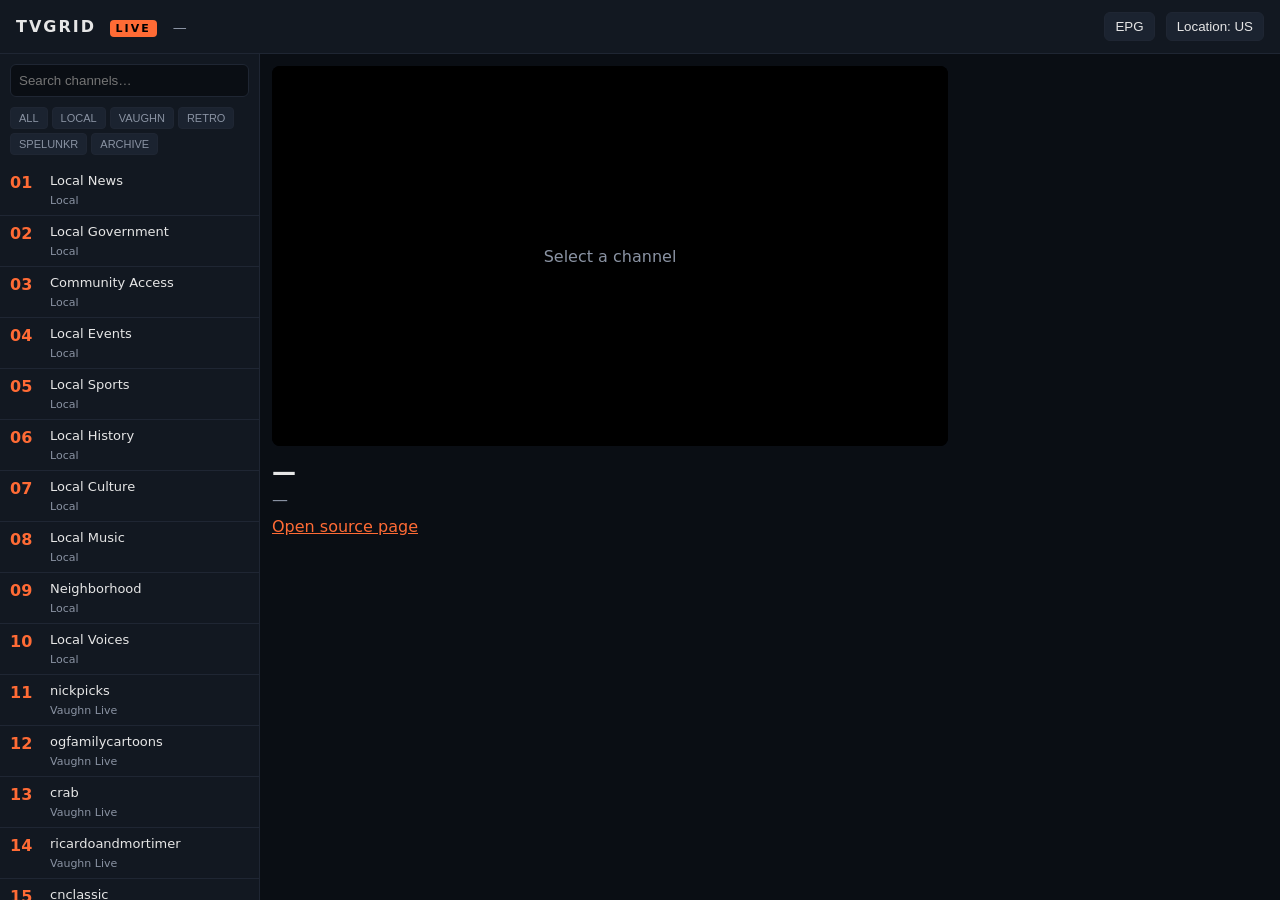
==== commit fd319548: "Save game and conversation for issue #2 Run: 40204253372" ====
--- a/index.html
+++ b/index.html
@@ -1,272 +1,46 @@
-<!doctype html>
+<!DOCTYPE html>
 <html lang="en">
 <head>
-  <meta charset="utf-8">
-  <meta name="viewport" content="width=device-width, initial-scale=1, viewport-fit=cover">
-  <meta name="theme-color" content="#07080a">
-  <meta name="description" content="TVGRID is a retro cable multiview: twelve live channels, a program guide, and a fast-paced signal-hunting game.">
-  <title>TVGRID — Cable Multiview</title>
-  <link rel="icon" href="favicon.svg" type="image/svg+xml">
-  <link rel="stylesheet" href="styles.css">
+<meta charset="utf-8">
+<meta name="viewport" content="width=device-width,initial-scale=1">
+<title>Tvgrid — Live TV</title>
+<link rel="stylesheet" href="styles.css">
 </head>
 <body>
-  <div class="app" id="app">
-    <header class="topbar">
-      <a class="brand" href="#" aria-label="TVGRID home" id="brandHome">
-        <span class="brand-bars" aria-hidden="true"><i></i><i></i><i></i><i></i><i></i><i></i></span>
-        <span class="brand-word">TVGRID</span>
-        <span class="brand-sub">CABLE MULTIVIEW</span>
-      </a>
-
-      <div class="clock-block" aria-label="Current date and time">
-        <span class="clock-date" id="clockDate">SAT 24 OCT</span>
-        <time class="clock-time" id="clockTime">18:11:42</time>
+<div class="app">
+  <header class="topbar">
+    <div class="brand">TVGRID <span class="badge">LIVE</span></div>
+    <div class="now-playing" id="nowPlaying">—</div>
+    <div class="controls">
+      <button id="epgToggle">EPG</button>
+      <button id="geoBtn">Detect Location</button>
+    </div>
+  </header>
+  <main class="main">
+    <aside class="sidebar">
+      <input id="search" type="search" placeholder="Search channels…">
+      <div class="groups" id="groups"></div>
+      <ul class="channel-list" id="channelList"></ul>
+    </aside>
+    <section class="player-area">
+      <div class="player-frame" id="playerMount">
+        <div class="player-overlay" id="playerOverlay">Select a channel</div>
       </div>
-
-      <nav class="top-actions" aria-label="System controls">
-        <button class="btn btn-ghost" id="guideBtn" type="button">
-          <span>Guide</span><kbd>G</kbd>
-        </button>
-        <button class="btn btn-accent" id="gameBtn" type="button">
-          <span class="play-glyph" aria-hidden="true"></span>
-          <span>Signal Hunt</span>
-        </button>
-        <button class="btn btn-icon" id="soundBtn" type="button" aria-pressed="false" aria-label="Toggle sound">
-          <span class="audio-glyph" aria-hidden="true"><i></i><i></i><i></i></span>
-        </button>
-        <button class="btn btn-icon power-btn" id="powerBtn" type="button" aria-pressed="true" aria-label="Toggle power">
-          <span class="power-glyph" aria-hidden="true"></span>
-        </button>
-      </nav>
-    </header>
-
-    <main class="main">
-      <section class="wall" aria-label="Television multiview wall">
-        <div class="wall-top">
-          <div class="wall-id">
-            <span class="live-dot" aria-hidden="true"></span>
-            <span class="wall-title">MULTIVIEW WALL</span>
-            <span class="wall-count" id="wallCount">12 CH / 4×3</span>
-          </div>
-
-          <div class="layout-switch" id="layoutSwitch" role="group" aria-label="Multiview layout">
-            <button type="button" data-layout="2x2" aria-pressed="false">2×2</button>
-            <button type="button" data-layout="3x2" aria-pressed="false">3×2</button>
-            <button type="button" data-layout="3x3" aria-pressed="false">3×3</button>
-            <button type="button" data-layout="4x3" aria-pressed="true">4×3</button>
-          </div>
-
-          <div class="game-strip" id="gameStrip" hidden>
-            <div class="target-monitor" aria-hidden="true">
-              <canvas id="targetCanvas" width="320" height="180"></canvas>
-            </div>
-            <div class="game-strip-copy">
-              <span class="game-eyebrow">TARGET BROADCAST</span>
-              <strong id="gameClue">MATCH THIS SIGNAL TO A MONITOR</strong>
-            </div>
-            <div class="game-timer" aria-hidden="true">
-              <span id="gameClock">10.0</span>
-              <div class="timer-track"><i id="gameTimerFill"></i></div>
-            </div>
-          </div>
-        </div>
-
-        <div class="tv-grid" id="tvGrid" data-layout="4x3" aria-live="off"></div>
-
-        <div class="wall-foot">
-          <div class="signal-bars" aria-label="Signal strength full">
-            <i></i><i></i><i></i><i></i><i></i>
-          </div>
-          <span id="wallStatus">ALL CHANNELS LOCKED</span>
-          <span class="wall-foot-sep" aria-hidden="true">//</span>
-          <span>STEREO BROADCAST</span>
-          <span class="wall-foot-spacer"></span>
-          <button class="text-btn" id="shuffleBtn" type="button">SHUFFLE WALL</button>
-        </div>
-
-        <div class="ticker" aria-label="Now playing ticker">
-          <span class="ticker-tag">NOW</span>
-          <div class="ticker-viewport">
-            <div class="ticker-track" id="tickerTrack"></div>
-          </div>
-        </div>
-      </section>
-
-      <aside class="monitor" aria-label="Selected channel monitor">
-        <div class="channel-panel" id="channelPanel">
-          <div class="monitor-head">
-            <span>MONITOR 03</span>
-            <span class="monitor-state" id="monitorState">LIVE</span>
-          </div>
-
-          <div class="monitor-channel">
-            <span class="monitor-num" id="selNum">02</span>
-            <div class="monitor-name-block">
-              <h1 id="selName">NIGHT OWL</h1>
-              <p id="selMeta">KOWL · TALK · STEREO</p>
-            </div>
-          </div>
-
-          <div class="now-card">
-            <div class="card-label">NOW PLAYING</div>
-            <div class="show-title" id="selShow">After Hours</div>
-            <div class="progress-track" aria-hidden="true"><i id="progressFill"></i></div>
-            <div class="time-row">
-              <span id="selStart">00:00</span>
-              <span id="selRemaining">60 MIN LEFT</span>
-              <span id="selEnd">01:00</span>
-            </div>
-          </div>
-
-          <div class="up-next">
-            <span class="card-label">UP NEXT</span>
-            <span id="selNext">Midnight Calls</span>
-            <span class="up-next-time" id="selNextTime">01:00</span>
-          </div>
-
-          <div class="monitor-controls">
-            <button class="btn btn-ghost" id="prevBtn" type="button" aria-label="Previous channel">PREV</button>
-            <button class="btn btn-solid" id="expandBtn" type="button">EXPAND</button>
-            <button class="btn btn-ghost" id="nextBtn" type="button" aria-label="Next channel">NEXT</button>
-          </div>
-
-          <div class="favorite-row">
-            <button class="btn btn-ghost fav-btn" id="favBtn" type="button" aria-pressed="false">
-              <span class="star" aria-hidden="true">★</span> <span id="favLabel">ADD TO FAVORITES</span>
-            </button>
-          </div>
-
-          <div class="schedule">
-            <div class="schedule-head">
-              <span class="card-label">TODAY'S LINEUP</span>
-              <button class="text-btn" id="panelGuideBtn" type="button">FULL GUIDE</button>
-            </div>
-            <ol class="schedule-list" id="scheduleList"></ol>
-          </div>
-
-          <div class="monitor-foot">
-            <span>CH <b id="footChannel">02</b></span>
-            <span class="monitor-foot-spacer"></span>
-            <span id="footCallsign">KOWL</span>
-          </div>
-        </div>
-
-        <div class="game-panel" id="gamePanel" hidden>
-          <div class="monitor-head">
-            <span>SIGNAL HUNT</span>
-            <span class="monitor-state is-hot">LIVE</span>
-          </div>
-          <div class="game-big">
-            <span class="card-label">ROUND</span>
-            <div class="game-round"><b id="gameRound">1</b><span>/ 5</span></div>
-          </div>
-          <div class="game-stats">
-            <div>
-              <span class="card-label">SCORE</span>
-              <strong id="gameScore">0000</strong>
-            </div>
-            <div>
-              <span class="card-label">STREAK</span>
-              <strong id="gameStreak">0</strong>
-            </div>
-            <div>
-              <span class="card-label">BEST</span>
-              <strong id="gameBest">0000</strong>
-            </div>
-          </div>
-          <p class="game-help">One of the twelve monitors is showing the target broadcast. Click it before the timer runs out. Misses cost time.</p>
-          <div class="game-legend">
-            <span><i class="legend-dot is-good"></i> HIT</span>
-            <span><i class="legend-dot is-bad"></i> MISS</span>
-          </div>
-          <button class="btn btn-ghost game-quit" id="quitGameBtn" type="button">EXIT HUNT</button>
-        </div>
-      </aside>
-    </main>
-  </div>
-
-  <div class="overlay" id="guideOverlay" hidden>
-    <div class="overlay-card guide-card" role="dialog" aria-modal="true" aria-labelledby="guideTitle">
-      <div class="overlay-head">
-        <div>
-          <span class="card-label">TVGRID PROGRAMMING</span>
-          <h2 id="guideTitle">Program Guide</h2>
-        </div>
-        <div class="overlay-head-right">
-          <span class="guide-now" id="guideNow">18:00</span>
-          <button class="close-btn" type="button" data-close="guideOverlay" aria-label="Close guide">×</button>
-        </div>
+      <div class="meta">
+        <h2 id="channelTitle">—</h2>
+        <p id="channelDesc">—</p>
+        <a id="openTab" href="#" target="_blank" rel="noopener">Open source page</a>
       </div>
-      <div class="guide-legend">
-        <span><i class="legend-dot is-now"></i> ON NOW</span>
-        <span><i class="legend-dot is-fav"></i> FAVORITE</span>
-        <span class="guide-hint">CLICK A PROGRAM TO TUNE IN</span>
-      </div>
-      <div class="guide-scroll" id="guideScroll">
-        <div class="guide-timebar" id="guideTimebar"></div>
-        <div class="guide-rows" id="guideRows"></div>
-      </div>
-      <div class="overlay-foot">
-        <span>ALL TIMES LOCAL</span>
-        <span>GUIDE DATA SIMULATED · 24H CABLE SCHEDULE</span>
-      </div>
-    </div>
-  </div>
-
-  <div class="overlay" id="focusOverlay" hidden>
-    <div class="overlay-card focus-card" role="dialog" aria-modal="true" aria-labelledby="focusTitle">
-      <div class="focus-head">
-        <div>
-          <span class="card-label" id="focusMeta">CH 02 · KOWL</span>
-          <h2 id="focusTitle">NIGHT OWL</h2>
-        </div>
-        <button class="close-btn" type="button" data-close="focusOverlay" aria-label="Close full screen">×</button>
-      </div>
-      <div class="focus-screen">
-        <canvas id="focusCanvas" width="1280" height="720"></canvas>
-        <div class="screen-glass" aria-hidden="true"></div>
-        <div class="screen-scan" aria-hidden="true"></div>
-        <div class="focus-bug" id="focusBug">TVGRID</div>
-      </div>
-      <div class="focus-bottom">
-        <div class="focus-now">
-          <span class="card-label">NOW PLAYING</span>
-          <strong id="focusShow">After Hours</strong>
-          <span id="focusTime">00:00 – 01:00</span>
-        </div>
-        <div class="focus-actions">
-          <button class="btn btn-ghost" id="focusPrev" type="button">PREV</button>
-          <button class="btn btn-ghost" id="focusNext" type="button">NEXT</button>
-          <button class="btn btn-solid" id="focusClose" type="button">BACK TO WALL</button>
-        </div>
-      </div>
-    </div>
-  </div>
-
-  <div class="overlay" id="resultOverlay" hidden>
-    <div class="overlay-card result-card" role="dialog" aria-modal="true" aria-labelledby="resultTitle">
-      <span class="card-label">SIGNAL HUNT COMPLETE</span>
-      <h2 id="resultTitle">Transmission Secured</h2>
-      <div class="result-score" id="resultScore">0000</div>
-      <div class="result-grid">
-        <div><span class="card-label">HITS</span><strong id="resultHits">0 / 5</strong></div>
-        <div><span class="card-label">BEST</span><strong id="resultBest">0000</strong></div>
-        <div><span class="card-label">ACCURACY</span><strong id="resultAccuracy">0%</strong></div>
-      </div>
-      <p class="result-note" id="resultNote">The wall is quiet again. Nice tuning.</p>
-      <div class="result-actions">
-        <button class="btn btn-solid" id="playAgainBtn" type="button">PLAY AGAIN</button>
-        <button class="btn btn-ghost" id="backToWallBtn" type="button">BACK TO WALL</button>
-      </div>
-    </div>
-  </div>
-
-  <div class="toast" id="toast" role="status" aria-live="polite"></div>
-
-  <noscript>
-    <div class="noscript">TVGRID needs JavaScript to tune the wall.</div>
-  </noscript>
-
-  <script type="module" src="app.js"></script>
+    </section>
+    <aside class="epg" id="epgPanel">
+      <h3>Electronic Program Guide</h3>
+      <div class="epg-grid" id="epgGrid"></div>
+    </aside>
+  </main>
+</div>
+<script src="vendor/flv.min.js"></script>
+<script src="vendor/hls.min.js"></script>
+<script src="channels.js"></script>
+<script src="app.js"></script>
 </body>
 </html>
--- a/styles.css
+++ b/styles.css
@@ -1,2235 +1,42 @@
-:root {
-  color-scheme: dark;
-  --bg: #07080a;
-  --panel: #0f1114;
-  --panel-2: #14171c;
-  --panel-3: #1a1e24;
-  --line: #262b32;
-  --line-soft: rgba(255, 255, 255, 0.08);
-  --text: #f3ebda;
-  --muted: #8b8e93;
-  --dim: #5e6268;
-  --amber: #ffb347;
-  --amber-strong: #ff9a1f;
-  --cyan: #6fe3ff;
-  --red: #ff5a5a;
-  --green: #57e08c;
-  --font-sans: "Avenir Next", "Helvetica Neue", "Segoe UI", Arial, sans-serif;
-  --font-mono: "SFMono-Regular", "Cascadia Mono", "Roboto Mono", Consolas, "Liberation Mono", monospace;
-  --noise: url("data:image/svg+xml,%3Csvg xmlns='http://www.w3.org/2000/svg' width='160' height='160'%3E%3Cfilter id='n'%3E%3CfeTurbulence type='fractalNoise' baseFrequency='.86' numOctaves='3' stitchTiles='stitch'/%3E%3C/filter%3E%3Crect width='100%25' height='100%25' filter='url(%23n)' opacity='.55'/%3E%3C/svg%3E");
-}
-
-*,
-*::before,
-*::after {
-  box-sizing: border-box;
-}
-
-[hidden] {
-  display: none !important;
-}
-
-html {
-  min-height: 100%;
-  background: var(--bg);
-}
-
-body {
-  margin: 0;
-  min-height: 100vh;
-  overflow-x: hidden;
-  color: var(--text);
-  font-family: var(--font-sans);
-  background:
-    radial-gradient(1000px 620px at 8% -14%, rgba(255, 154, 31, 0.11), transparent 62%),
-    radial-gradient(900px 620px at 102% -4%, rgba(78, 200, 255, 0.09), transparent 60%),
-    radial-gradient(1200px 900px at 50% 115%, rgba(163, 72, 255, 0.07), transparent 60%),
-    var(--bg);
-}
-
-body::before {
-  content: "";
-  position: fixed;
-  inset: 0;
-  z-index: 90;
-  pointer-events: none;
-  opacity: 0.035;
-  background-image: var(--noise);
-  background-size: 160px 160px;
-  mix-blend-mode: overlay;
-}
-
-body::after {
-  content: "";
-  position: fixed;
-  inset: 0;
-  z-index: 89;
-  pointer-events: none;
-  background: radial-gradient(130% 100% at 50% 48%, transparent 55%, rgba(0, 0, 0, 0.44) 100%);
-}
-
-button,
-input,
-select {
-  font: inherit;
-}
-
-button {
-  color: inherit;
-}
-
-button:focus-visible,
-a:focus-visible {
-  outline: 2px solid var(--amber);
-  outline-offset: 3px;
-}
-
-::selection {
-  color: #0a0a0a;
-  background: var(--amber);
-}
-
-.app {
-  width: min(1720px, 100%);
-  min-height: 100vh;
-  margin: 0 auto;
-  padding: 0 clamp(12px, 2.2vw, 30px) 18px;
-  display: flex;
-  flex-direction: column;
-}
-
-/* ---------- Top bar ---------- */
-
-.topbar {
-  display: flex;
-  align-items: center;
-  gap: 20px;
-  min-height: 78px;
-  padding: 10px 2px 12px;
-  border-bottom: 1px solid var(--line-soft);
-}
-
-.brand {
-  display: flex;
-  align-items: center;
-  gap: 12px;
-  min-width: 0;
-  color: var(--text);
-  text-decoration: none;
-}
-
-.brand-bars {
-  display: grid;
-  grid-template-columns: repeat(3, 6px);
-  grid-auto-rows: 6px;
-  gap: 2px;
-  transform: skewX(-9deg);
-  filter: drop-shadow(0 0 10px rgba(255, 179, 71, 0.25));
-}
-
-.brand-bars i {
-  background: var(--amber);
-}
-
-.brand-bars i:nth-child(2) {
-  background: #ff6b5d;
-}
-
-.brand-bars i:nth-child(3) {
-  background: #57e08c;
-}
-
-.brand-bars i:nth-child(4) {
-  background: var(--cyan);
-}
-
-.brand-bars i:nth-child(5) {
-  background: #b06bff;
-}
-
-.brand-bars i:nth-child(6) {
-  background: #ffffff;
-}
-
-.brand-word {
-  font-size: clamp(22px, 2.1vw, 30px);
-  font-weight: 900;
-  line-height: 0.9;
-  letter-spacing: -0.055em;
-  background: linear-gradient(180deg, #fffdf6 10%, #ffd79b 58%, #d7a35f 100%);
-  -webkit-background-clip: text;
-  background-clip: text;
-  color: transparent;
-}
-
-.brand-sub {
-  align-self: flex-end;
-  margin-left: 2px;
-  padding-bottom: 2px;
-  font-family: var(--font-mono);
-  font-size: 8.5px;
-  line-height: 1.1;
-  letter-spacing: 0.22em;
-  color: var(--muted);
-  white-space: nowrap;
-}
-
-.clock-block {
-  margin-left: auto;
-  padding: 0 18px;
-  border-right: 1px solid var(--line-soft);
-  display: flex;
-  flex-direction: column;
-  align-items: flex-end;
-  gap: 2px;
-  font-family: var(--font-mono);
-  font-variant-numeric: tabular-nums;
-}
-
-.clock-date {
-  font-size: 9px;
-  letter-spacing: 0.16em;
-  color: var(--muted);
-}
-
-.clock-time {
-  font-size: 18px;
-  font-weight: 700;
-  line-height: 1;
-  letter-spacing: 0.06em;
-  color: var(--amber);
-  text-shadow: 0 0 18px rgba(255, 154, 31, 0.32);
-}
-
-.top-actions {
-  display: flex;
-  align-items: center;
-  gap: 7px;
-}
-
-.btn {
-  display: inline-flex;
-  align-items: center;
-  justify-content: center;
-  gap: 8px;
-  min-height: 38px;
-  padding: 0 14px;
-  border: 1px solid var(--line);
-  border-radius: 4px;
-  background: transparent;
-  color: var(--text);
-  font-family: var(--font-mono);
-  font-size: 10px;
-  font-weight: 700;
-  line-height: 1;
-  letter-spacing: 0.11em;
-  text-transform: uppercase;
-  white-space: nowrap;
-  cursor: pointer;
-  transition: border-color 0.16s ease, background 0.16s ease, color 0.16s ease, transform 0.16s ease;
-}
-
-.btn:hover {
-  border-color: #3b424b;
-  background: rgba(255, 255, 255, 0.045);
-}
-
-.btn:active {
-  transform: translateY(1px);
-}
-
-.btn kbd {
-  padding: 2px 4px;
-  border: 1px solid rgba(255, 255, 255, 0.16);
-  border-radius: 2px;
-  font-family: var(--font-mono);
-  font-size: 8px;
-  color: var(--muted);
-}
-
-.btn-ghost {
-  background: rgba(255, 255, 255, 0.018);
-}
-
-.btn-solid {
-  border-color: #f6dcc0;
-  background: linear-gradient(180deg, #fff8ea, #e7c59b);
-  color: #17100a;
-}
-
-.btn-solid:hover {
-  border-color: #fff;
-  background: #fff8ea;
-}
-
-.btn-accent {
-  border-color: rgba(255, 179, 71, 0.55);
-  background: linear-gradient(180deg, #ffc76d, #f59a22);
-  color: #1a1004;
-  box-shadow: 0 0 22px -8px rgba(255, 154, 31, 0.75);
-}
-
-.btn-accent:hover {
-  border-color: #ffd698;
-  background: #ffc76d;
-}
-
-.btn-icon {
-  width: 40px;
-  min-height: 38px;
-  padding: 0;
-}
-
-.power-btn[aria-pressed="false"] {
-  border-color: rgba(255, 90, 90, 0.45);
-}
-
-.power-glyph {
-  position: relative;
-  display: block;
-  width: 15px;
-  height: 15px;
-  border: 2px solid currentColor;
-  border-radius: 50%;
-  border-top-color: transparent;
-  transform: rotate(-45deg);
-}
-
-.power-glyph::after {
-  content: "";
-  position: absolute;
-  top: -3px;
-  left: 50%;
-  width: 2px;
-  height: 8px;
-  border-radius: 2px;
-  background: currentColor;
-  transform: translateX(-50%) rotate(45deg);
-  transform-origin: bottom;
-}
-
-.audio-glyph {
-  display: inline-flex;
-  align-items: flex-end;
-  gap: 2px;
-  height: 13px;
-}
-
-.audio-glyph i {
-  display: block;
-  width: 2px;
-  height: 5px;
-  border-radius: 1px;
-  background: currentColor;
-  transition: height 0.2s ease;
-}
-
-.audio-glyph i:nth-child(2) {
-  height: 10px;
-}
-
-.audio-glyph i:nth-child(3) {
-  height: 7px;
-}
-
-[aria-pressed="true"] .audio-glyph i {
-  animation: audio-bounce 0.72s ease-in-out infinite alternate;
-}
-
-[aria-pressed="true"] .audio-glyph i:nth-child(2) {
-  animation-delay: -0.24s;
-}
-
-[aria-pressed="true"] .audio-glyph i:nth-child(3) {
-  animation-delay: -0.48s;
-}
-
-@keyframes audio-bounce {
-  from { height: 3px; }
-  to { height: 13px; }
-}
-
-.play-glyph {
-  display: inline-block;
-  width: 0;
-  height: 0;
-  border-top: 5px solid transparent;
-  border-bottom: 5px solid transparent;
-  border-left: 8px solid currentColor;
-}
-
-/* ---------- Main layout ---------- */
-
-.main {
-  flex: 1;
-  min-height: 0;
-  display: grid;
-  grid-template-columns: minmax(0, 1fr) 332px;
-  gap: 16px;
-  padding-top: 16px;
-}
-
-.wall {
-  position: relative;
-  display: flex;
-  flex-direction: column;
-  min-width: 0;
-  padding: 12px;
-  border: 1px solid #22262d;
-  border-radius: 9px;
-  background:
-    linear-gradient(180deg, rgba(255, 255, 255, 0.025), transparent 16%),
-    linear-gradient(165deg, #101318, #0b0d11 60%, #090a0d);
-  box-shadow:
-    inset 0 1px 0 rgba(255, 255, 255, 0.05),
-    0 28px 70px -42px #000;
-  overflow: hidden;
-}
-
-.wall::before {
-  content: "";
-  position: absolute;
-  inset: 0;
-  pointer-events: none;
-  opacity: 0.4;
-  background-image: radial-gradient(rgba(255, 255, 255, 0.055) 1px, transparent 1px);
-  background-size: 17px 17px;
-  mask-image: linear-gradient(180deg, #000, transparent 45%);
-}
-
-.wall-top {
-  position: relative;
-  z-index: 1;
-  display: flex;
-  align-items: center;
-  gap: 12px;
-  min-height: 38px;
-  padding: 0 2px 10px;
-  border-bottom: 1px solid var(--line-soft);
-}
-
-.wall-id {
-  display: flex;
-  align-items: center;
-  gap: 8px;
-  min-width: 0;
-}
-
-.live-dot {
-  width: 7px;
-  height: 7px;
-  flex: 0 0 auto;
-  border-radius: 50%;
-  background: var(--red);
-  box-shadow: 0 0 10px rgba(255, 90, 90, 0.85);
-  animation: live-pulse 2.2s ease-in-out infinite;
-}
-
-@keyframes live-pulse {
-  0%, 100% { opacity: 1; }
-  50% { opacity: 0.35; }
-}
-
-.wall-title {
-  font-family: var(--font-mono);
-  font-size: 10px;
-  font-weight: 700;
-  letter-spacing: 0.16em;
-  white-space: nowrap;
-}
-
-.wall-count {
-  font-family: var(--font-mono);
-  font-size: 9px;
-  letter-spacing: 0.1em;
-  color: var(--muted);
-  white-space: nowrap;
-}
-
-.layout-switch {
-  margin-left: auto;
-  display: flex;
-  border: 1px solid var(--line);
-  border-radius: 4px;
-  overflow: hidden;
-}
-
-.layout-switch button {
-  min-width: 48px;
-  height: 28px;
-  padding: 0 8px;
-  border: 0;
-  border-right: 1px solid var(--line);
-  background: transparent;
-  color: var(--muted);
-  font-family: var(--font-mono);
-  font-size: 9px;
-  font-weight: 700;
-  letter-spacing: 0.08em;
-  cursor: pointer;
-  transition: background 0.15s ease, color 0.15s ease;
-}
-
-.layout-switch button:last-child {
-  border-right: 0;
-}
-
-.layout-switch button:hover {
-  color: var(--text);
-  background: rgba(255, 255, 255, 0.05);
-}
-
-.layout-switch button[aria-pressed="true"] {
-  color: #1b1205;
-  background: var(--amber);
-}
-
-.game-strip {
-  flex: 1;
-  display: flex;
-  align-items: center;
-  gap: 12px;
-  min-width: 0;
-}
-
-.target-monitor {
-  flex: 0 0 auto;
-  width: 92px;
-  padding: 3px;
-  border: 1px solid rgba(255, 179, 71, 0.5);
-  border-radius: 3px;
-  background: #050607;
-  box-shadow: 0 0 18px -6px rgba(255, 154, 31, 0.55);
-}
-
-.target-monitor canvas {
-  display: block;
-  width: 100%;
-  aspect-ratio: 16 / 9;
-  border-radius: 1px;
-}
-
-.game-strip-copy {
-  display: flex;
-  flex-direction: column;
-  gap: 2px;
-  min-width: 0;
-}
-
-.game-eyebrow {
-  font-family: var(--font-mono);
-  font-size: 8px;
-  letter-spacing: 0.18em;
-  color: var(--amber);
-}
-
-.game-strip-copy strong {
-  overflow: hidden;
-  font-family: var(--font-mono);
-  font-size: 10px;
-  letter-spacing: 0.08em;
-  text-overflow: ellipsis;
-  white-space: nowrap;
-}
-
-.game-timer {
-  margin-left: auto;
-  display: flex;
-  align-items: center;
-  gap: 9px;
-  font-family: var(--font-mono);
-  font-size: 13px;
-  font-weight: 700;
-  color: var(--amber);
-}
-
-.timer-track {
-  width: 92px;
-  height: 5px;
-  overflow: hidden;
-  border-radius: 4px;
-  background: #24282e;
-}
-
-.timer-track i {
-  display: block;
-  width: 100%;
-  height: 100%;
-  border-radius: inherit;
-  background: linear-gradient(90deg, var(--red), var(--amber));
-  transform-origin: left;
-  transition: transform 0.1s linear;
-}
-
-body.game-active .layout-switch {
-  display: none;
-}
-
-body.game-active .game-strip {
-  display: flex;
-}
-
-/* ---------- TV grid ---------- */
-
-.tv-grid {
-  position: relative;
-  z-index: 1;
-  flex: 1;
-  min-height: 0;
-  display: grid;
-  grid-template-columns: repeat(var(--cols, 4), minmax(0, 1fr));
-  gap: 10px;
-  padding: 12px 2px;
-  align-content: center;
-}
-
-.tv-grid[data-layout="2x2"] {
-  --cols: 2;
-  --screen-ratio: 16 / 9;
-}
-
-.tv-grid[data-layout="3x2"] {
-  --cols: 3;
-  --screen-ratio: 4 / 3;
-}
-
-.tv-grid[data-layout="3x3"] {
-  --cols: 3;
-  --screen-ratio: 16 / 9;
-}
-
-.tv-grid[data-layout="4x3"] {
-  --cols: 4;
-  --screen-ratio: 4 / 3;
-}
-
-.tv {
-  position: relative;
-  display: block;
-  min-width: 0;
-  padding: 8px 8px 27px;
-  border: 1px solid #2b241d;
-  border-radius: 8px;
-  background:
-    linear-gradient(155deg, rgba(255, 242, 220, 0.14), transparent 18%),
-    linear-gradient(170deg, #332a22, #1d1712 55%, #100c09);
-  box-shadow:
-    inset 0 1px 0 rgba(255, 238, 212, 0.16),
-    inset 0 -2px 3px rgba(0, 0, 0, 0.75),
-    0 16px 26px -20px #000;
-  text-align: left;
-  cursor: pointer;
-  overflow: hidden;
-  transition: transform 0.18s ease, border-color 0.18s ease, box-shadow 0.18s ease;
-}
-
-.tv::before {
-  content: "OMNI\00a0\00a0 13\"";
-  position: absolute;
-  left: 10px;
-  bottom: 8px;
-  font-family: var(--font-mono);
-  font-size: 6.5px;
-  letter-spacing: 0.12em;
-  color: #8e7a65;
-  text-shadow: 0 1px 0 #000;
-}
-
-.tv::after {
-  content: "";
-  position: absolute;
-  right: 10px;
-  bottom: 7px;
-  width: 13px;
-  height: 13px;
-  border-radius: 50%;
-  background:
-    radial-gradient(circle at 35% 30%, #7d6652, #2b2119 46%, #0a0705 80%);
-  box-shadow:
-    inset 0 0 0 1px #0a0705,
-    0 0 0 1px #493a2c,
-    0 0 7px rgba(0, 0, 0, 0.8);
-}
-
-.tv:hover {
-  z-index: 2;
-  border-color: #544233;
-  transform: translateY(-2px);
-  box-shadow:
-    inset 0 1px 0 rgba(255, 238, 212, 0.2),
-    inset 0 -2px 3px rgba(0, 0, 0, 0.75),
-    0 20px 30px -20px #000,
-    0 0 22px -10px rgba(255, 154, 31, 0.4);
-}
-
-.tv.is-selected {
-  z-index: 3;
-  border-color: rgba(255, 179, 71, 0.92);
-  box-shadow:
-    0 0 0 1px rgba(255, 179, 71, 0.45),
-    0 0 30px -6px rgba(255, 154, 31, 0.45),
-    inset 0 1px 0 rgba(255, 238, 212, 0.24),
-    inset 0 -2px 3px rgba(0, 0, 0, 0.75);
-}
-
-.tv.is-hidden {
-  display: none;
-}
-
-.screen {
-  position: relative;
-  display: block;
-  width: 100%;
-  aspect-ratio: var(--screen-ratio, 16 / 9);
-  overflow: hidden;
-  border-radius: 5px;
-  background: #020303;
-  box-shadow:
-    inset 0 0 26px rgba(0, 0, 0, 0.95),
-    inset 0 0 0 1px rgba(0, 0, 0, 0.9),
-    0 1px 0 rgba(255, 255, 255, 0.08);
-}
-
-.screen canvas {
-  display: block;
-  width: 100%;
-  height: 100%;
-  background: #020303;
-  transition: opacity 0.2s ease;
-}
-
-.screen-glass {
-  position: absolute;
-  inset: 0;
-  pointer-events: none;
-  border-radius: inherit;
-  background:
-    linear-gradient(150deg, rgba(255, 255, 255, 0.17), rgba(255, 255, 255, 0.02) 24%, transparent 42%),
-    radial-gradient(120% 90% at 50% 45%, transparent 55%, rgba(0, 0, 0, 0.35) 100%);
-  mix-blend-mode: screen;
-  opacity: 0.72;
-}
-
-.screen-scan {
-  position: absolute;
-  inset: 0;
-  pointer-events: none;
-  border-radius: inherit;
-  background: repeating-linear-gradient(
-    0deg,
-    rgba(0, 0, 0, 0.24) 0,
-    rgba(0, 0, 0, 0.24) 1px,
-    transparent 1px,
-    transparent 3px
-  );
-  opacity: 0.52;
-}
-
-.screen-scan::after {
-  content: "";
-  position: absolute;
-  inset: 0;
-  background: linear-gradient(180deg, transparent 40%, rgba(255, 255, 255, 0.045) 50%, transparent 60%);
-  animation: screen-roll 7s linear infinite;
-}
-
-@keyframes screen-roll {
-  from { transform: translateY(-70%); }
-  to { transform: translateY(70%); }
-}
-
-.tv-meta {
-  position: absolute;
-  right: 0;
-  bottom: 0;
-  left: 0;
-  display: flex;
-  align-items: flex-end;
-  gap: 6px;
-  padding: 18px 7px 6px;
-  background: linear-gradient(transparent, rgba(0, 0, 0, 0.86));
-  transition: opacity 0.2s ease;
-}
-
-.tv-num {
-  flex: 0 0 auto;
-  padding: 1px 4px;
-  border: 1px solid rgba(255, 255, 255, 0.24);
-  border-radius: 2px;
-  background: rgba(0, 0, 0, 0.55);
-  color: var(--amber);
-  font-family: var(--font-mono);
-  font-size: 8px;
-  font-weight: 700;
-  line-height: 1.2;
-  letter-spacing: 0.05em;
-}
-
-.tv-show {
-  overflow: hidden;
-  color: #f8f3e8;
-  font-family: var(--font-mono);
-  font-size: 8px;
-  font-weight: 700;
-  line-height: 1.2;
-  letter-spacing: 0.04em;
-  text-overflow: ellipsis;
-  text-transform: uppercase;
-  text-shadow: 0 1px 3px #000;
-  white-space: nowrap;
-}
-
-.tv-live {
-  position: absolute;
-  top: 6px;
-  right: 6px;
-  display: flex;
-  align-items: center;
-  gap: 4px;
-  padding: 2px 4px;
-  border-radius: 2px;
-  background: rgba(0, 0, 0, 0.48);
-  color: rgba(255, 255, 255, 0.8);
-  font-family: var(--font-mono);
-  font-size: 6.5px;
-  letter-spacing: 0.12em;
-}
-
-.tv-live::before {
-  content: "";
-  width: 4px;
-  height: 4px;
-  border-radius: 50%;
-  background: var(--red);
-  box-shadow: 0 0 5px var(--red);
-}
-
-.tv-fav {
-  position: absolute;
-  top: 5px;
-  left: 6px;
-  color: var(--amber);
-  font-size: 11px;
-  line-height: 1;
-  text-shadow: 0 1px 4px #000;
-}
-
-.tv-static {
-  position: absolute;
-  inset: 0;
-  z-index: 2;
-  pointer-events: none;
-  opacity: 0;
-  background-image: var(--noise);
-  background-size: 130px 130px;
-  mix-blend-mode: screen;
-}
-
-.tv.tuning .tv-static {
-  animation: snow-flash 0.34s steps(3) both;
-}
-
-@keyframes snow-flash {
-  0% { opacity: 0.95; filter: brightness(1.7); }
-  55% { opacity: 0.55; }
-  100% { opacity: 0; }
-}
-
-.tv.correct {
-  border-color: var(--green);
-  box-shadow:
-    0 0 0 1px var(--green),
-    0 0 38px -4px rgba(87, 224, 140, 0.7),
-    inset 0 1px 0 rgba(255, 238, 212, 0.24);
-}
-
-.tv.wrong {
-  border-color: var(--red);
-  animation: wrong-shake 0.32s ease;
-}
-
-@keyframes wrong-shake {
-  0%, 100% { transform: translateX(0); }
-  25% { transform: translateX(-4px); }
-  55% { transform: translateX(4px); }
-  80% { transform: translateX(-2px); }
-}
-
-body.game-active .tv-meta,
-body.game-active .tv-live,
-body.game-active .tv-fav {
-  opacity: 0;
-}
-
-body.game-active .tv {
-  cursor: crosshair;
-}
-
-body.game-active .tv:hover {
-  transform: translateY(-2px) scale(1.012);
-}
-
-body.is-off .screen canvas,
-body.is-off .screen-glass,
-body.is-off .screen-scan,
-body.is-off .tv-meta,
-body.is-off .tv-live {
-  opacity: 0;
-}
-
-body.is-off .screen {
-  background:
-    radial-gradient(circle at 50% 42%, rgba(255, 255, 255, 0.05), transparent 48%),
-    #010202;
-}
-
-body.is-off .tv {
-  filter: saturate(0.25) brightness(0.72);
-}
-
-body.is-off .wall::after {
-  content: "SYSTEM STANDBY";
-  position: absolute;
-  z-index: 4;
-  top: 50%;
-  left: 50%;
-  padding: 10px 18px;
-  border: 1px solid rgba(255, 255, 255, 0.14);
-  border-radius: 3px;
-  background: rgba(5, 6, 7, 0.76);
-  color: rgba(255, 255, 255, 0.55);
-  font-family: var(--font-mono);
-  font-size: 11px;
-  letter-spacing: 0.3em;
-  transform: translate(-50%, -50%);
-  pointer-events: none;
-}
-
-body.is-off .live-dot {
-  background: #555;
-  box-shadow: none;
-  animation: none;
-}
-
-body.is-off .monitor-state {
-  color: var(--dim);
-}
-
-body.overlay-open {
-  overflow: hidden;
-}
-
-body.is-off .wall-id,
-body.is-off .wall-count,
-body.is-off .ticker {
-  opacity: 0.45;
-}
-
-/* ---------- Wall footer and ticker ---------- */
-
-.wall-foot {
-  position: relative;
-  z-index: 1;
-  display: flex;
-  align-items: center;
-  gap: 9px;
-  padding: 8px 2px 9px;
-  border-top: 1px solid var(--line-soft);
-  color: var(--muted);
-  font-family: var(--font-mono);
-  font-size: 8px;
-  letter-spacing: 0.09em;
-  white-space: nowrap;
-}
-
-.signal-bars {
-  display: inline-flex;
-  align-items: flex-end;
-  gap: 2px;
-  height: 10px;
-}
-
-.signal-bars i {
-  display: block;
-  width: 2px;
-  height: 3px;
-  border-radius: 1px;
-  background: var(--green);
-  box-shadow: 0 0 5px rgba(87, 224, 140, 0.6);
-}
-
-.signal-bars i:nth-child(2) { height: 5px; }
-.signal-bars i:nth-child(3) { height: 7px; }
-.signal-bars i:nth-child(4) { height: 9px; }
-.signal-bars i:nth-child(5) { height: 10px; }
-
-.wall-foot-sep {
-  color: #3a3f46;
-}
-
-.wall-foot-spacer {
-  flex: 1;
-}
-
-.text-btn {
-  padding: 0;
-  border: 0;
-  background: none;
-  color: var(--muted);
-  font-family: var(--font-mono);
-  font-size: 8px;
-  font-weight: 700;
-  letter-spacing: 0.1em;
-  text-transform: uppercase;
-  cursor: pointer;
-}
-
-.text-btn:hover {
-  color: var(--amber);
-}
-
-.ticker {
-  position: relative;
-  z-index: 1;
-  display: flex;
-  align-items: center;
-  height: 31px;
-  overflow: hidden;
-  border: 1px solid #23272e;
-  border-radius: 3px;
-  background: #07080a;
-}
-
-.ticker-tag {
-  position: relative;
-  z-index: 2;
-  align-self: stretch;
-  display: flex;
-  align-items: center;
-  padding: 0 12px;
-  background: var(--amber);
-  color: #1c1204;
-  font-family: var(--font-mono);
-  font-size: 9px;
-  font-weight: 700;
-  letter-spacing: 0.14em;
-}
-
-.ticker-viewport {
-  flex: 1;
-  overflow: hidden;
-}
-
-.ticker-track {
-  display: inline-flex;
-  gap: 30px;
-  padding-left: 18px;
-  color: #b9b4aa;
-  font-family: var(--font-mono);
-  font-size: 9px;
-  letter-spacing: 0.07em;
-  white-space: nowrap;
-  animation: ticker 52s linear infinite;
-  will-change: transform;
-}
-
-.ticker-copy {
-  display: inline-flex;
-  align-items: center;
-  gap: 30px;
-  padding-right: 30px;
-}
-
-.ticker-copy > span[aria-hidden="true"] {
-  color: #4e535a;
-}
-
-.ticker:hover .ticker-track {
-  animation-play-state: paused;
-}
-
-.ticker-track b {
-  color: var(--amber);
-  font-weight: 700;
-}
-
-@keyframes ticker {
-  from { transform: translateX(0); }
-  to { transform: translateX(-50%); }
-}
-
-/* ---------- Monitor panel ---------- */
-
-.monitor {
-  min-height: 0;
-  border: 1px solid #262a31;
-  border-radius: 9px;
-  background:
-    linear-gradient(180deg, rgba(255, 255, 255, 0.035), transparent 24%),
-    linear-gradient(165deg, #12151a, #0c0e12);
-  box-shadow:
-    inset 0 1px 0 rgba(255, 255, 255, 0.06),
-    0 22px 60px -40px #000;
-  overflow: hidden;
-}
-
-.channel-panel,
-.game-panel {
-  display: flex;
-  flex-direction: column;
-  height: 100%;
-  min-height: 0;
-  padding: 15px;
-}
-
-.monitor-head {
-  display: flex;
-  align-items: center;
-  justify-content: space-between;
-  padding-bottom: 11px;
-  border-bottom: 1px solid var(--line-soft);
-  color: var(--muted);
-  font-family: var(--font-mono);
-  font-size: 8px;
-  font-weight: 700;
-  letter-spacing: 0.16em;
-}
-
-.monitor-state {
-  display: inline-flex;
-  align-items: center;
-  gap: 5px;
-  color: var(--green);
-}
-
-.monitor-state::before {
-  content: "";
-  width: 5px;
-  height: 5px;
-  border-radius: 50%;
-  background: currentColor;
-  box-shadow: 0 0 6px currentColor;
-}
-
-.monitor-state.is-hot {
-  color: var(--amber);
-}
-
-.monitor-channel {
-  display: flex;
-  align-items: center;
-  gap: 13px;
-  padding: 17px 0 14px;
-}
-
-.monitor-num {
-  flex: 0 0 auto;
-  color: var(--amber);
-  font-family: var(--font-mono);
-  font-size: 46px;
-  font-weight: 700;
-  line-height: 0.84;
-  letter-spacing: -0.08em;
-  text-shadow: 0 0 28px rgba(255, 154, 31, 0.3);
-}
-
-.monitor-name-block {
-  min-width: 0;
-}
-
-.monitor-name-block h1 {
-  margin: 0;
-  overflow: hidden;
-  font-size: 20px;
-  font-weight: 900;
-  line-height: 1;
-  letter-spacing: -0.035em;
-  text-overflow: ellipsis;
-  white-space: nowrap;
-}
-
-.monitor-name-block p {
-  margin: 5px 0 0;
-  overflow: hidden;
-  color: var(--muted);
-  font-family: var(--font-mono);
-  font-size: 8px;
-  letter-spacing: 0.08em;
-  text-overflow: ellipsis;
-  white-space: nowrap;
-}
-
-.card-label {
-  color: var(--muted);
-  font-family: var(--font-mono);
-  font-size: 8px;
-  font-weight: 700;
-  letter-spacing: 0.15em;
-}
-
-.now-card {
-  padding: 12px;
-  border: 1px solid #2a2f37;
-  border-radius: 5px;
-  background:
-    linear-gradient(155deg, rgba(255, 179, 71, 0.065), transparent 45%),
-    #101318;
-}
-
-.show-title {
-  margin: 7px 0 12px;
-  overflow: hidden;
-  font-size: 18px;
-  font-weight: 800;
-  line-height: 1.05;
-  letter-spacing: -0.02em;
-  text-overflow: ellipsis;
-  white-space: nowrap;
-}
-
-.progress-track {
-  height: 4px;
-  overflow: hidden;
-  border-radius: 3px;
-  background: #2a2e35;
-}
-
-.progress-track i {
-  display: block;
-  width: 0;
-  height: 100%;
-  border-radius: inherit;
-  background: linear-gradient(90deg, var(--amber-strong), #ffd89b);
-  box-shadow: 0 0 10px rgba(255, 154, 31, 0.5);
-  transition: width 0.4s linear;
-}
-
-.time-row {
-  display: flex;
-  justify-content: space-between;
-  gap: 10px;
-  margin-top: 7px;
-  color: var(--muted);
-  font-family: var(--font-mono);
-  font-size: 8px;
-  letter-spacing: 0.05em;
-}
-
-.time-row span:nth-child(2) {
-  color: #b9b3a7;
-}
-
-.up-next {
-  display: flex;
-  align-items: baseline;
-  gap: 8px;
-  padding: 12px 2px;
-  border-bottom: 1px solid var(--line-soft);
-}
-
-.up-next > span:nth-child(2) {
-  flex: 1;
-  overflow: hidden;
-  font-size: 11px;
-  font-weight: 700;
-  text-overflow: ellipsis;
-  white-space: nowrap;
-}
-
-.up-next-time {
-  color: var(--muted);
-  font-family: var(--font-mono);
-  font-size: 8px;
-}
-
-.monitor-controls {
-  display: grid;
-  grid-template-columns: 1fr 1.25fr 1fr;
-  gap: 6px;
-  padding-top: 12px;
-}
-
-.monitor-controls .btn {
-  min-height: 34px;
-  padding: 0 6px;
-  font-size: 9px;
-}
-
-.favorite-row {
-  padding-top: 6px;
-}
-
-.fav-btn {
-  width: 100%;
-  min-height: 31px;
-  border-color: transparent;
-  color: var(--muted);
-  font-size: 8px;
-}
-
-.fav-btn .star {
-  color: #4c5158;
-  font-size: 13px;
-  line-height: 1;
-  transition: color 0.15s ease, transform 0.15s ease;
-}
-
-.fav-btn[aria-pressed="true"] {
-  color: var(--amber);
-}
-
-.fav-btn[aria-pressed="true"] .star {
-  color: var(--amber);
-  transform: scale(1.12);
-  text-shadow: 0 0 12px rgba(255, 179, 71, 0.6);
-}
-
-.schedule {
-  flex: 1;
-  min-height: 0;
-  display: flex;
-  flex-direction: column;
-  padding-top: 10px;
-  border-top: 1px solid var(--line-soft);
-}
-
-.schedule-head {
-  display: flex;
-  align-items: center;
-  justify-content: space-between;
-  padding: 0 2px 6px;
-}
-
-.schedule-list {
-  flex: 1;
-  min-height: 0;
-  margin: 0;
-  padding: 0;
-  overflow-y: auto;
-  list-style: none;
-  scrollbar-width: thin;
-  scrollbar-color: #2b3038 transparent;
-}
-
-.schedule-list li {
-  display: grid;
-  grid-template-columns: 43px minmax(0, 1fr);
-  gap: 8px;
-  padding: 7px 2px;
-  border-top: 1px solid rgba(255, 255, 255, 0.045);
-  color: #cbc5b9;
-  font-size: 10px;
-}
-
-.schedule-list li.is-now {
-  color: var(--text);
-}
-
-.schedule-list li.is-now .schedule-title::after {
-  content: "ON AIR";
-  margin-left: 6px;
-  color: var(--amber);
-  font-family: var(--font-mono);
-  font-size: 7px;
-  letter-spacing: 0.1em;
-  vertical-align: 1px;
-}
-
-.schedule-time {
-  color: var(--muted);
-  font-family: var(--font-mono);
-  font-size: 8px;
-  letter-spacing: 0.03em;
-}
-
-.schedule-title {
-  overflow: hidden;
-  font-weight: 600;
-  text-overflow: ellipsis;
-  white-space: nowrap;
-}
-
-.monitor-foot {
-  display: flex;
-  align-items: center;
-  padding-top: 9px;
-  border-top: 1px solid var(--line-soft);
-  color: var(--dim);
-  font-family: var(--font-mono);
-  font-size: 8px;
-  letter-spacing: 0.08em;
-}
-
-.monitor-foot b {
-  color: var(--muted);
-}
-
-.monitor-foot-spacer {
-  flex: 1;
-}
-
-/* ---------- Game panel ---------- */
-
-.game-panel {
-  gap: 0;
-}
-
-.game-big {
-  padding: 18px 0 8px;
-}
-
-.game-round {
-  display: flex;
-  align-items: baseline;
-  gap: 5px;
-  margin-top: 6px;
-  color: var(--amber);
-  font-family: var(--font-mono);
-  line-height: 1;
-}
-
-.game-round b {
-  font-size: 44px;
-  letter-spacing: -0.08em;
-}
-
-.game-round span {
-  color: var(--muted);
-  font-size: 15px;
-}
-
-.game-stats {
-  display: grid;
-  grid-template-columns: repeat(3, 1fr);
-  gap: 8px;
-  padding: 12px;
-  border: 1px solid #2a2f37;
-  border-radius: 5px;
-  background: #101318;
-}
-
-.game-stats div {
-  display: flex;
-  flex-direction: column;
-  gap: 4px;
-  min-width: 0;
-}
-
-.game-stats strong {
-  color: var(--text);
-  font-family: var(--font-mono);
-  font-size: 16px;
-  letter-spacing: 0.03em;
-}
-
-.game-help {
-  margin: 14px 0 0;
-  color: var(--muted);
-  font-size: 11px;
-  line-height: 1.55;
-}
-
-.game-legend {
-  display: flex;
-  gap: 14px;
-  margin-top: 13px;
-  padding: 11px 0;
-  border-top: 1px solid var(--line-soft);
-  border-bottom: 1px solid var(--line-soft);
-  color: var(--muted);
-  font-family: var(--font-mono);
-  font-size: 8px;
-  letter-spacing: 0.08em;
-}
-
-.game-legend span {
-  display: inline-flex;
-  align-items: center;
-  gap: 5px;
-}
-
-.legend-dot {
-  display: inline-block;
-  width: 6px;
-  height: 6px;
-  border-radius: 50%;
-  background: var(--muted);
-}
-
-.legend-dot.is-good { background: var(--green); box-shadow: 0 0 6px var(--green); }
-.legend-dot.is-bad { background: var(--red); box-shadow: 0 0 6px var(--red); }
-.legend-dot.is-now { background: var(--amber); box-shadow: 0 0 6px var(--amber); }
-.legend-dot.is-fav { background: var(--amber); }
-
-.game-quit {
-  margin-top: auto;
-  width: 100%;
-}
-
-/* ---------- Overlays ---------- */
-
-.overlay {
-  position: fixed;
-  inset: 0;
-  z-index: 80;
-  display: grid;
-  place-items: center;
-  padding: clamp(10px, 3vw, 30px);
-  background: rgba(3, 4, 6, 0.8);
-  backdrop-filter: blur(7px);
-  animation: overlay-in 0.18s ease both;
-}
-
-@keyframes overlay-in {
-  from { opacity: 0; }
-  to { opacity: 1; }
-}
-
-.overlay-card {
-  width: 100%;
-  max-height: 92vh;
-  border: 1px solid #2d323a;
-  border-radius: 9px;
-  background:
-    linear-gradient(180deg, rgba(255, 255, 255, 0.045), transparent 18%),
-    linear-gradient(165deg, #14171c, #0b0d11);
-  box-shadow:
-    inset 0 1px 0 rgba(255, 255, 255, 0.08),
-    0 40px 100px -30px #000;
-  animation: card-in 0.22s cubic-bezier(0.2, 0.8, 0.2, 1) both;
-}
-
-@keyframes card-in {
-  from { opacity: 0; transform: translateY(10px) scale(0.985); }
-  to { opacity: 1; transform: none; }
-}
-
-.overlay-head {
-  display: flex;
-  align-items: flex-end;
-  justify-content: space-between;
-  gap: 20px;
-  padding: 18px 20px 14px;
-  border-bottom: 1px solid var(--line-soft);
-}
-
-.overlay-head h2 {
-  margin: 4px 0 0;
-  font-size: clamp(22px, 3vw, 32px);
-  font-weight: 900;
-  line-height: 1;
-  letter-spacing: -0.045em;
-}
-
-.overlay-head-right {
-  display: flex;
-  align-items: center;
-  gap: 16px;
-}
-
-.guide-now {
-  color: var(--amber);
-  font-family: var(--font-mono);
-  font-size: 17px;
-  font-weight: 700;
-  letter-spacing: 0.04em;
-}
-
-.close-btn {
-  width: 36px;
-  height: 36px;
-  padding: 0;
-  border: 1px solid var(--line);
-  border-radius: 50%;
-  background: transparent;
-  color: var(--muted);
-  font-size: 23px;
-  line-height: 1;
-  cursor: pointer;
-  transition: color 0.15s ease, border-color 0.15s ease, background 0.15s ease;
-}
-
-.close-btn:hover {
-  border-color: #4b515a;
-  background: rgba(255, 255, 255, 0.05);
-  color: var(--text);
-}
-
-.overlay-foot {
-  display: flex;
-  justify-content: space-between;
-  gap: 16px;
-  padding: 10px 20px;
-  border-top: 1px solid var(--line-soft);
-  color: var(--dim);
-  font-family: var(--font-mono);
-  font-size: 8px;
-  letter-spacing: 0.08em;
-}
-
-/* Guide */
-
-.guide-card {
-  max-width: 1160px;
-  display: flex;
-  flex-direction: column;
-  overflow: hidden;
-}
-
-.guide-legend {
-  display: flex;
-  align-items: center;
-  gap: 17px;
-  padding: 10px 20px;
-  border-bottom: 1px solid var(--line-soft);
-  color: var(--muted);
-  font-family: var(--font-mono);
-  font-size: 8px;
-  letter-spacing: 0.08em;
-}
-
-.guide-legend span {
-  display: inline-flex;
-  align-items: center;
-  gap: 5px;
-}
-
-.guide-hint {
-  margin-left: auto;
-}
-
-.guide-scroll {
-  flex: 1;
-  min-height: 0;
-  overflow: auto;
-  scrollbar-width: thin;
-  scrollbar-color: #2b3038 transparent;
-}
-
-.guide-timebar {
-  display: grid;
-  grid-template-columns: 110px minmax(820px, 1fr);
-  min-width: 930px;
-  position: sticky;
-  top: 0;
-  z-index: 3;
-  background: #111419;
-}
-
-.guide-gutter-label {
-  display: flex;
-  align-items: center;
-  padding-left: 16px;
-  border-right: 1px solid var(--line-soft);
-  border-bottom: 1px solid var(--line);
-  color: var(--dim);
-  font-family: var(--font-mono);
-  font-size: 8px;
-  letter-spacing: 0.12em;
-}
-
-.guide-ruler {
-  position: relative;
-  height: 34px;
-  border-bottom: 1px solid var(--line);
-}
-
-.ruler-mark {
-  position: absolute;
-  top: 0;
-  bottom: 0;
-  padding: 9px 0 0 7px;
-  border-left: 1px solid rgba(255, 255, 255, 0.08);
-  color: var(--muted);
-  font-family: var(--font-mono);
-  font-size: 8px;
-  letter-spacing: 0.04em;
-  white-space: nowrap;
-}
-
-.ruler-mark.is-hour {
-  border-left-color: rgba(255, 255, 255, 0.16);
-  color: #bbb5aa;
-}
-
-.guide-row {
-  display: grid;
-  grid-template-columns: 110px minmax(820px, 1fr);
-  min-width: 930px;
-}
-
-.guide-channel {
-  display: flex;
-  flex-direction: column;
-  justify-content: center;
-  gap: 3px;
-  padding: 8px 10px 8px 16px;
-  border: 0;
-  border-right: 1px solid var(--line-soft);
-  border-bottom: 1px solid var(--line-soft);
-  background: #0e1115;
-  text-align: left;
-  cursor: pointer;
-  transition: background 0.15s ease;
-}
-
-.guide-channel:hover {
-  background: #171b21;
-}
-
-.guide-channel-num {
-  color: var(--amber);
-  font-family: var(--font-mono);
-  font-size: 12px;
-  font-weight: 700;
-  line-height: 1;
-}
-
-.guide-channel-name {
-  overflow: hidden;
-  color: #d5cfc3;
-  font-size: 9px;
-  font-weight: 700;
-  letter-spacing: 0.03em;
-  text-overflow: ellipsis;
-  white-space: nowrap;
-}
-
-.guide-channel-name .star {
-  color: var(--amber);
-}
-
-.guide-track {
-  position: relative;
-  height: 56px;
-  border-bottom: 1px solid var(--line-soft);
-  background:
-    repeating-linear-gradient(90deg, transparent 0, transparent calc(12.5% - 1px), rgba(255, 255, 255, 0.05) calc(12.5% - 1px), rgba(255, 255, 255, 0.05) 12.5%);
-}
-
-.guide-program {
-  position: absolute;
-  top: 5px;
-  bottom: 5px;
-  display: flex;
-  flex-direction: column;
-  justify-content: center;
-  gap: 2px;
-  overflow: hidden;
-  padding: 5px 8px;
-  border: 1px solid #2d333c;
-  border-radius: 3px;
-  background: linear-gradient(180deg, #1c2129, #151920);
-  color: #c9c3b7;
-  text-align: left;
-  cursor: pointer;
-  transition: border-color 0.15s ease, background 0.15s ease;
-}
-
-.guide-program:hover {
-  z-index: 2;
-  border-color: #59616c;
-  background: #252b34;
-}
-
-.guide-program.is-now {
-  border-color: rgba(255, 179, 71, 0.6);
-  background:
-    linear-gradient(180deg, rgba(255, 179, 71, 0.2), rgba(255, 154, 31, 0.06)),
-    #1b1a17;
-  color: #fff6e6;
-}
-
-.guide-program-title {
-  overflow: hidden;
-  font-size: 9.5px;
-  font-weight: 700;
-  letter-spacing: 0.01em;
-  text-overflow: ellipsis;
-  white-space: nowrap;
-}
-
-.guide-program-time {
-  color: var(--muted);
-  font-family: var(--font-mono);
-  font-size: 7px;
-  letter-spacing: 0.02em;
-}
-
-.now-line {
-  position: absolute;
-  top: 0;
-  bottom: 0;
-  z-index: 2;
-  width: 1px;
-  background: var(--red);
-  box-shadow: 0 0 9px rgba(255, 90, 90, 0.8);
-  pointer-events: none;
-}
-
-.now-line::before {
-  content: "";
-  position: absolute;
-  top: -3px;
-  left: -3px;
-  width: 7px;
-  height: 7px;
-  border-radius: 50%;
-  background: var(--red);
-  box-shadow: 0 0 9px var(--red);
-}
-
-/* Focus view */
-
-.focus-card {
-  max-width: 1120px;
-  padding: 16px;
-}
-
-.focus-head {
-  display: flex;
-  align-items: flex-start;
-  justify-content: space-between;
-  gap: 16px;
-  padding: 0 2px 12px;
-}
-
-.focus-head h2 {
-  margin: 4px 0 0;
-  font-size: clamp(20px, 2.4vw, 30px);
-  font-weight: 900;
-  line-height: 1;
-  letter-spacing: -0.045em;
-}
-
-.focus-screen {
-  position: relative;
-  aspect-ratio: 16 / 9;
-  overflow: hidden;
-  border: 1px solid #000;
-  border-radius: 10px;
-  background: #000;
-  box-shadow:
-    inset 0 0 60px rgba(0, 0, 0, 0.9),
-    0 0 0 5px #17120e,
-    0 0 0 6px #33281f,
-    0 24px 60px -20px #000;
-}
-
-.focus-screen canvas {
-  display: block;
-  width: 100%;
-  height: 100%;
-}
-
-.focus-screen .screen-glass,
-.focus-screen .screen-scan {
-  border-radius: 8px;
-}
-
-.focus-bug {
-  position: absolute;
-  right: 16px;
-  bottom: 13px;
-  color: rgba(255, 255, 255, 0.68);
-  font-family: var(--font-mono);
-  font-size: 9px;
-  letter-spacing: 0.18em;
-  text-shadow: 0 1px 6px #000;
-}
-
-.focus-bottom {
-  display: flex;
-  align-items: flex-end;
-  justify-content: space-between;
-  gap: 20px;
-  padding: 15px 2px 0;
-}
-
-.focus-now {
-  display: flex;
-  flex-direction: column;
-  gap: 4px;
-  min-width: 0;
-}
-
-.focus-now strong {
-  overflow: hidden;
-  font-size: 20px;
-  font-weight: 800;
-  letter-spacing: -0.02em;
-  text-overflow: ellipsis;
-  white-space: nowrap;
-}
-
-.focus-now > span:last-child {
-  color: var(--muted);
-  font-family: var(--font-mono);
-  font-size: 9px;
-}
-
-.focus-actions {
-  display: flex;
-  gap: 6px;
-  flex: 0 0 auto;
-}
-
-/* Result */
-
-.result-card {
-  max-width: 540px;
-  padding: 28px;
-  text-align: center;
-}
-
-.result-card h2 {
-  margin: 7px 0 20px;
-  font-size: clamp(26px, 4vw, 38px);
-  font-weight: 900;
-  line-height: 0.98;
-  letter-spacing: -0.05em;
-}
-
-.result-score {
-  color: var(--amber);
-  font-family: var(--font-mono);
-  font-size: clamp(58px, 9vw, 82px);
-  font-weight: 700;
-  line-height: 0.9;
-  letter-spacing: -0.07em;
-  text-shadow: 0 0 50px rgba(255, 154, 31, 0.35);
-}
-
-.result-grid {
-  display: grid;
-  grid-template-columns: repeat(3, 1fr);
-  gap: 10px;
-  margin-top: 24px;
-  padding: 14px;
-  border: 1px solid #2b3038;
-  border-radius: 5px;
-  background: #101318;
-}
-
-.result-grid div {
-  display: flex;
-  flex-direction: column;
-  gap: 5px;
-}
-
-.result-grid strong {
-  font-family: var(--font-mono);
-  font-size: 15px;
-}
-
-.result-note {
-  margin: 17px 0 20px;
-  color: var(--muted);
-  font-size: 12px;
-  line-height: 1.5;
-}
-
-.result-actions {
-  display: flex;
-  justify-content: center;
-  gap: 8px;
-}
-
-/* Toast */
-
-.toast {
-  position: fixed;
-  z-index: 100;
-  bottom: 26px;
-  left: 50%;
-  max-width: calc(100vw - 32px);
-  padding: 9px 15px;
-  border: 1px solid #3a3f47;
-  border-radius: 3px;
-  background: rgba(14, 16, 20, 0.95);
-  color: var(--text);
-  font-family: var(--font-mono);
-  font-size: 9px;
-  letter-spacing: 0.09em;
-  text-transform: uppercase;
-  opacity: 0;
-  transform: translate(-50%, 10px);
-  pointer-events: none;
-  transition: opacity 0.2s ease, transform 0.2s ease;
-}
-
-.toast.is-visible {
-  opacity: 1;
-  transform: translate(-50%, 0);
-}
-
-.noscript {
-  position: fixed;
-  inset: auto 0 0;
-  z-index: 110;
-  padding: 14px;
-  background: var(--red);
-  color: #fff;
-  text-align: center;
-  font-family: var(--font-mono);
-}
-
-/* ---------- Responsive ---------- */
-
-@media (max-width: 1180px) {
-  .main {
-    grid-template-columns: 1fr;
-  }
-
-  .monitor {
-    display: flex;
-  }
-
-  .channel-panel,
-  .game-panel {
-    width: 100%;
-  }
-
-  .schedule-list {
-    max-height: 180px;
-  }
-
-  .game-quit {
-    margin-top: 16px;
-  }
-}
-
-@media (max-width: 900px) {
-  .brand-sub {
-    display: none;
-  }
-
-  .clock-block {
-    padding: 0 10px 0 4px;
-  }
-
-  .btn kbd {
-    display: none;
-  }
-
-  .tv-grid {
-    gap: 8px;
-  }
-
-  .wall-foot {
-    font-size: 7px;
-  }
-}
-
-@media (max-width: 700px) {
-  .app {
-    padding: 0 10px 14px;
-  }
-
-  .topbar {
-    flex-wrap: wrap;
-    gap: 10px;
-    padding: 12px 0 11px;
-  }
-
-  .brand {
-    flex: 1;
-  }
-
-  .brand-word {
-    font-size: 24px;
-  }
-
-  .clock-block {
-    margin-left: 0;
-    border-right: 0;
-  }
-
-  .clock-time {
-    font-size: 16px;
-  }
-
-  .top-actions {
-    order: 3;
-    width: 100%;
-  }
-
-  .top-actions .btn {
-    flex: 1;
-  }
-
-  .top-actions .btn-icon {
-    flex: 0 0 40px;
-  }
-
-  .main {
-    padding-top: 10px;
-    gap: 10px;
-  }
-
-  .wall {
-    padding: 9px;
-  }
-
-  .wall-top {
-    flex-wrap: wrap;
-    gap: 8px;
-  }
-
-  .wall-count {
-    display: none;
-  }
-
-  .layout-switch {
-    margin-left: auto;
-  }
-
-  .layout-switch button {
-    min-width: 42px;
-    height: 26px;
-    font-size: 8px;
-  }
-
-  .tv-grid {
-    grid-template-columns: repeat(2, minmax(0, 1fr)) !important;
-    align-content: start;
-    gap: 8px;
-    padding: 9px 0;
-  }
-
-  .tv {
-    padding: 6px 6px 23px;
-  }
-
-  .tv-meta {
-    padding: 14px 5px 4px;
-  }
-
-  .tv-show {
-    font-size: 7px;
-  }
-
-  .wall-foot {
-    padding: 7px 0;
-  }
-
-  .wall-foot span:nth-last-child(3),
-  .wall-foot-sep {
-    display: none;
-  }
-
-  .ticker {
-    height: 28px;
-  }
-
-  .ticker-tag {
-    padding: 0 9px;
-    font-size: 8px;
-  }
-
-  .game-strip {
-    order: 4;
-    flex-basis: 100%;
-  }
-
-  .target-monitor {
-    width: 76px;
-  }
-
-  .game-timer {
-    margin-left: auto;
-  }
-
-  .timer-track {
-    width: 60px;
-  }
-
-  .channel-panel {
-    padding: 13px;
-  }
-
-  .monitor-num {
-    font-size: 40px;
-  }
-
-  .monitor-name-block h1 {
-    font-size: 18px;
-  }
-
-  .schedule-list {
-    max-height: 150px;
-  }
-
-  .overlay {
-    padding: 8px;
-  }
-
-  .overlay-head {
-    padding: 14px 14px 12px;
-  }
-
-  .guide-legend {
-    padding: 9px 14px;
-    gap: 12px;
-  }
-
-  .guide-hint {
-    display: none;
-  }
-
-  .overlay-foot {
-    padding: 9px 14px;
-    font-size: 7px;
-  }
-
-  .overlay-foot span:last-child {
-    display: none;
-  }
-
-  .focus-card {
-    padding: 11px;
-  }
-
-  .focus-bottom {
-    flex-direction: column;
-    align-items: stretch;
-    gap: 12px;
-  }
-
-  .focus-actions {
-    display: grid;
-    grid-template-columns: 1fr 1fr;
-  }
-
-  .focus-actions .btn-solid {
-    grid-column: 1 / -1;
-  }
-
-  .result-card {
-    padding: 22px 16px;
-  }
-
-  .result-actions {
-    flex-direction: column;
-  }
-}
-
-@media (prefers-reduced-motion: reduce) {
-  *,
-  *::before,
-  *::after {
-    scroll-behavior: auto !important;
-    animation-duration: 0.001ms !important;
-    animation-iteration-count: 1 !important;
-  }
-
-  .ticker-track {
-    animation: none;
-  }
-
-  .tv,
-  .btn,
-  .close-btn {
-    transition: none;
-  }
-}
+:root{--bg:#0a0e14;--panel:#121821;--accent:#ff6b35;--text:#e6e6e6;--muted:#8a93a3;--border:#1f2633}
+*{box-sizing:border-box}
+body{margin:0;font-family:system-ui,sans-serif;background:var(--bg);color:var(--text)}
+.app{display:flex;flex-direction:column;height:100vh}
+.topbar{display:flex;align-items:center;gap:1rem;padding:.75rem 1rem;background:var(--panel);border-bottom:1px solid var(--border)}
+.brand{font-weight:700;letter-spacing:2px}
+.badge{background:var(--accent);color:#000;padding:2px 6px;border-radius:4px;font-size:11px;margin-left:6px}
+.now-playing{flex:1;color:var(--muted);font-size:14px}
+.controls button{background:#1b2330;color:var(--text);border:1px solid var(--border);padding:6px 10px;border-radius:6px;cursor:pointer;margin-left:6px}
+.main{display:grid;grid-template-columns:260px 1fr 320px;flex:1;overflow:hidden}
+.sidebar{background:var(--panel);border-right:1px solid var(--border);display:flex;flex-direction:column;overflow:hidden}
+#search{margin:10px;padding:8px;border-radius:6px;border:1px solid var(--border);background:#0a0e14;color:var(--text)}
+.groups{display:flex;flex-wrap:wrap;gap:4px;padding:0 10px 10px}
+.group-btn{background:#1b2330;color:var(--muted);border:1px solid var(--border);padding:4px 8px;border-radius:4px;cursor:pointer;font-size:11px}
+.channel-list{list-style:none;margin:0;padding:0;overflow:auto;flex:1}
+.channel-list li{display:grid;grid-template-columns:32px 1fr;grid-template-rows:auto auto;gap:2px 8px;padding:8px 10px;border-bottom:1px solid var(--border);cursor:pointer}
+.channel-list li:hover{background:#1b2330}
+.channel-list li.active{background:#2a1f1a;border-left:3px solid var(--accent)}
+.ch-num{font-weight:700;color:var(--accent)}
+.ch-name{font-size:13px}
+.ch-cat{grid-column:2;font-size:11px;color:var(--muted)}
+.player-area{display:flex;flex-direction:column;padding:12px;gap:12px;overflow:auto}
+.player-frame{position:relative;background:#000;border-radius:8px;overflow:hidden;aspect-ratio:16/9}
+.player-frame iframe{width:100%;height:100%;border:0}
+.player-overlay{position:absolute;inset:0;display:flex;align-items:center;justify-content:center;color:var(--muted);background:#000}
+.meta h2{margin:0 0 4px}
+.meta p{color:var(--muted);margin:0 0 8px}
+.meta a{color:var(--accent)}
+.epg{background:var(--panel);border-left:1px solid var(--border);overflow:auto;padding:10px;display:none}
+.epg.open{display:block}
+.epg-row{display:grid;grid-template-columns:32px 1fr 1fr auto;gap:6px;padding:6px;border-bottom:1px solid var(--border);cursor:pointer;font-size:12px}
+.epg-row.active{background:#2a1f1a}
+.epg-num{color:var(--accent);font-weight:700}
+.epg-name{font-weight:600}
+.epg-show{color:var(--muted)}
+.epg-time{color:var(--muted);font-size:11px}
+@media (max-width:900px){.main{grid-template-columns:1fr}.sidebar{max-height:40vh}.epg{display:none}}
+.player-frame video{width:100%;height:100%;display:block;background:#000}
+.player-frame iframe{position:absolute;inset:0}
+.player-overlay.error{color:#ff6b6b;background:rgba(0,0,0,.85);text-align:center;padding:20px}
+.player-msg{position:absolute;inset:0;display:flex;flex-direction:column;align-items:center;justify-content:center;gap:12px;color:var(--muted);background:#05070a;text-align:center;padding:24px}
+.player-msg a{color:var(--accent);font-weight:600}
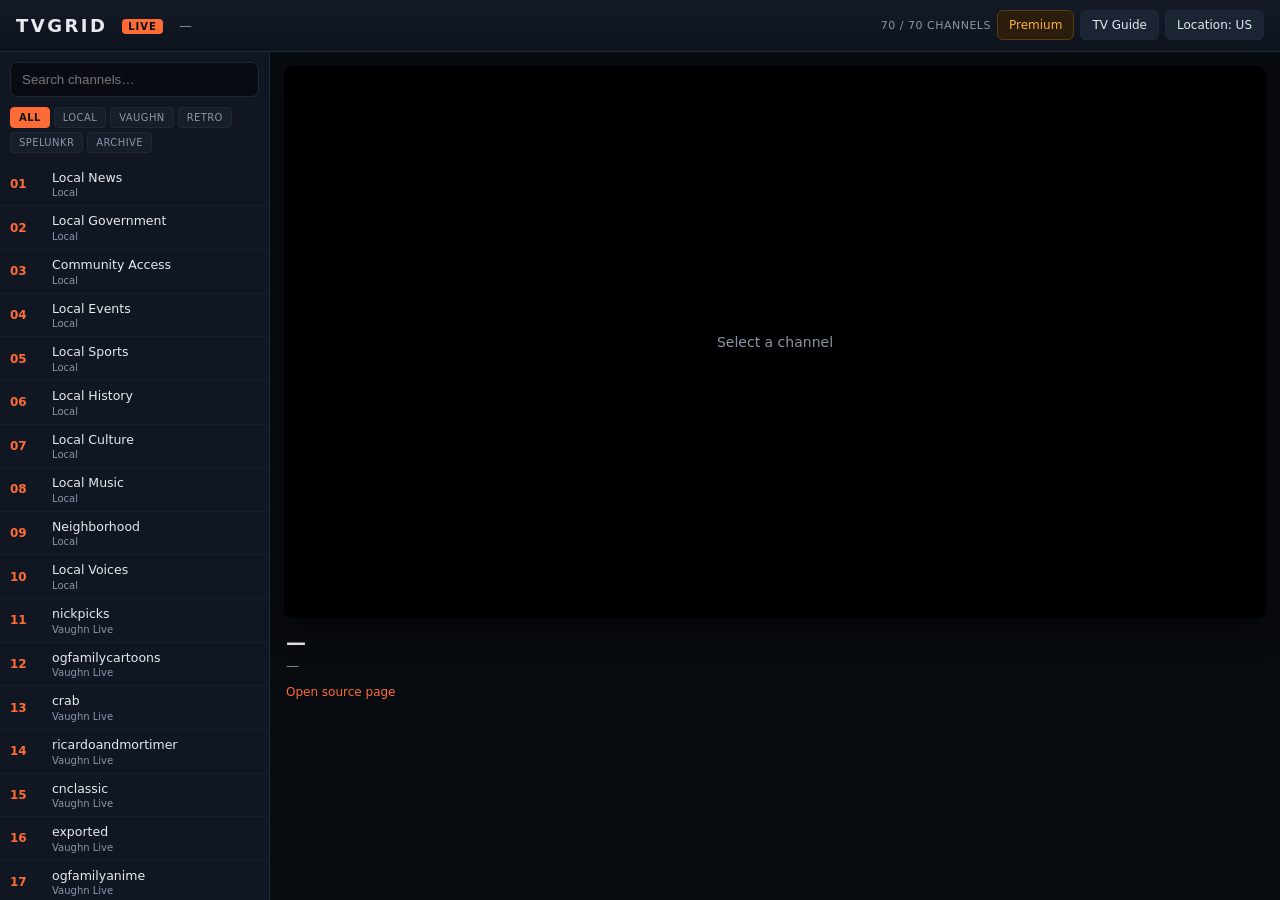
==== commit 2be9ae0b: "Save game and conversation for issue #2 Run: 40204253372" ====
--- a/index.html
+++ b/index.html
@@ -12,7 +12,9 @@
     <div class="brand">TVGRID <span class="badge">LIVE</span></div>
     <div class="now-playing" id="nowPlaying">—</div>
     <div class="controls">
-      <button id="epgToggle">EPG</button>
+      <span class="ch-count" id="channelCount">70 CHANNELS</span>
+      <button id="premiumBtn" class="premium-btn">Premium</button>
+      <button id="epgToggle">TV Guide</button>
       <button id="geoBtn">Detect Location</button>
     </div>
   </header>
@@ -32,12 +34,28 @@
         <a id="openTab" href="#" target="_blank" rel="noopener">Open source page</a>
       </div>
     </section>
-    <aside class="epg" id="epgPanel">
-      <h3>Electronic Program Guide</h3>
-      <div class="epg-grid" id="epgGrid"></div>
-    </aside>
   </main>
 </div>
+
+<div class="epg-modal" id="epgModal">
+  <div class="epg-shell">
+    <div class="epg-top">
+      <div>
+        <h2>TV Guide</h2>
+        <span class="epg-range" id="epgRange">—</span>
+      </div>
+      <button id="epgClose">Close</button>
+    </div>
+    <div class="epg-scroll" id="epgScroll">
+      <div class="epg-header">
+        <div class="epg-corner">CHANNEL</div>
+        <div class="epg-timebar" id="epgTimebar"></div>
+      </div>
+      <div class="epg-rows" id="epgRows"></div>
+    </div>
+  </div>
+</div>
+
 <script src="vendor/flv.min.js"></script>
 <script src="vendor/hls.min.js"></script>
 <script src="channels.js"></script>
--- a/styles.css
+++ b/styles.css
@@ -1,42 +1,92 @@
-:root{--bg:#0a0e14;--panel:#121821;--accent:#ff6b35;--text:#e6e6e6;--muted:#8a93a3;--border:#1f2633}
+:root{
+  --bg:#080b10;--panel:#111722;--panel2:#0c111a;--accent:#ff6b35;--accent2:#ffb03a;
+  --text:#e8eaed;--muted:#8b95a7;--border:#1f2836;--live:#ff3b3b;
+}
 *{box-sizing:border-box}
-body{margin:0;font-family:system-ui,sans-serif;background:var(--bg);color:var(--text)}
+html,body{height:100%}
+body{margin:0;font-family:ui-sans-serif,system-ui,-apple-system,"Segoe UI",sans-serif;background:var(--bg);color:var(--text);overflow:hidden}
+button{font:inherit}
 .app{display:flex;flex-direction:column;height:100vh}
-.topbar{display:flex;align-items:center;gap:1rem;padding:.75rem 1rem;background:var(--panel);border-bottom:1px solid var(--border)}
-.brand{font-weight:700;letter-spacing:2px}
-.badge{background:var(--accent);color:#000;padding:2px 6px;border-radius:4px;font-size:11px;margin-left:6px}
-.now-playing{flex:1;color:var(--muted);font-size:14px}
-.controls button{background:#1b2330;color:var(--text);border:1px solid var(--border);padding:6px 10px;border-radius:6px;cursor:pointer;margin-left:6px}
-.main{display:grid;grid-template-columns:260px 1fr 320px;flex:1;overflow:hidden}
-.sidebar{background:var(--panel);border-right:1px solid var(--border);display:flex;flex-direction:column;overflow:hidden}
-#search{margin:10px;padding:8px;border-radius:6px;border:1px solid var(--border);background:#0a0e14;color:var(--text)}
+.topbar{display:flex;align-items:center;gap:1rem;padding:.65rem 1rem;background:linear-gradient(180deg,#141b27,#0d131d);border-bottom:1px solid var(--border);flex:0 0 auto}
+.brand{font-weight:800;letter-spacing:2.5px;font-size:18px}
+.badge{background:var(--accent);color:#090b0f;padding:2px 6px;border-radius:4px;font-size:10px;margin-left:6px;letter-spacing:1px;vertical-align:middle}
+.now-playing{flex:1;color:var(--muted);font-size:13px;white-space:nowrap;overflow:hidden;text-overflow:ellipsis}
+.controls{display:flex;align-items:center;gap:6px;flex-wrap:wrap;justify-content:flex-end}
+.controls button{background:#1b2432;color:var(--text);border:1px solid var(--border);padding:7px 11px;border-radius:6px;cursor:pointer;font-size:12px;transition:.15s}
+.controls button:hover{background:#243148;border-color:#33445e}
+.controls .premium-btn{border-color:#5a3a14;background:#2a1d0c;color:var(--accent2)}
+.controls .premium-btn.active{background:var(--accent);color:#111;border-color:var(--accent);font-weight:700}
+.ch-count{font-size:11px;color:var(--muted);letter-spacing:.5px;white-space:nowrap}
+.main{display:grid;grid-template-columns:270px 1fr;flex:1;overflow:hidden;min-height:0}
+.sidebar{background:var(--panel);border-right:1px solid var(--border);display:flex;flex-direction:column;overflow:hidden;min-height:0}
+#search{margin:10px;padding:9px 11px;border-radius:7px;border:1px solid var(--border);background:#080c12;color:var(--text);outline:none}
+#search:focus{border-color:#38506e}
 .groups{display:flex;flex-wrap:wrap;gap:4px;padding:0 10px 10px}
-.group-btn{background:#1b2330;color:var(--muted);border:1px solid var(--border);padding:4px 8px;border-radius:4px;cursor:pointer;font-size:11px}
-.channel-list{list-style:none;margin:0;padding:0;overflow:auto;flex:1}
-.channel-list li{display:grid;grid-template-columns:32px 1fr;grid-template-rows:auto auto;gap:2px 8px;padding:8px 10px;border-bottom:1px solid var(--border);cursor:pointer}
-.channel-list li:hover{background:#1b2330}
-.channel-list li.active{background:#2a1f1a;border-left:3px solid var(--accent)}
-.ch-num{font-weight:700;color:var(--accent)}
-.ch-name{font-size:13px}
-.ch-cat{grid-column:2;font-size:11px;color:var(--muted)}
-.player-area{display:flex;flex-direction:column;padding:12px;gap:12px;overflow:auto}
-.player-frame{position:relative;background:#000;border-radius:8px;overflow:hidden;aspect-ratio:16/9}
-.player-frame iframe{width:100%;height:100%;border:0}
-.player-overlay{position:absolute;inset:0;display:flex;align-items:center;justify-content:center;color:var(--muted);background:#000}
-.meta h2{margin:0 0 4px}
-.meta p{color:var(--muted);margin:0 0 8px}
-.meta a{color:var(--accent)}
-.epg{background:var(--panel);border-left:1px solid var(--border);overflow:auto;padding:10px;display:none}
-.epg.open{display:block}
-.epg-row{display:grid;grid-template-columns:32px 1fr 1fr auto;gap:6px;padding:6px;border-bottom:1px solid var(--border);cursor:pointer;font-size:12px}
-.epg-row.active{background:#2a1f1a}
-.epg-num{color:var(--accent);font-weight:700}
-.epg-name{font-weight:600}
-.epg-show{color:var(--muted)}
-.epg-time{color:var(--muted);font-size:11px}
-@media (max-width:900px){.main{grid-template-columns:1fr}.sidebar{max-height:40vh}.epg{display:none}}
+.group-btn{background:#161e2a;color:var(--muted);border:1px solid var(--border);padding:4px 8px;border-radius:4px;cursor:pointer;font-size:10px;letter-spacing:.4px}
+.group-btn:hover{color:var(--text)}
+.group-btn.active{background:var(--accent);color:#111;border-color:var(--accent);font-weight:700}
+.channel-list{list-style:none;margin:0;padding:0;overflow:auto;flex:1;min-height:0}
+.channel-list li{display:grid;grid-template-columns:34px 1fr;grid-template-rows:auto auto;gap:2px 8px;padding:7px 10px;border-bottom:1px solid #171f2b;cursor:pointer}
+.channel-list li:hover{background:#182131}
+.channel-list li.active{background:#2a1f1a;border-left:3px solid var(--accent);padding-left:7px}
+.ch-num{font-weight:800;color:var(--accent);font-size:12px;grid-row:1/3;align-self:center}
+.ch-name{font-size:12.5px;line-height:1.25;white-space:nowrap;overflow:hidden;text-overflow:ellipsis}
+.ch-cat{font-size:10px;color:var(--muted);white-space:nowrap;overflow:hidden;text-overflow:ellipsis}
+.player-area{display:flex;flex-direction:column;padding:14px;gap:12px;overflow:auto;min-width:0}
+.player-frame{position:relative;background:#000;border-radius:9px;overflow:hidden;aspect-ratio:16/9;box-shadow:0 10px 30px rgba(0,0,0,.5)}
 .player-frame video{width:100%;height:100%;display:block;background:#000}
-.player-frame iframe{position:absolute;inset:0}
-.player-overlay.error{color:#ff6b6b;background:rgba(0,0,0,.85);text-align:center;padding:20px}
+.player-frame iframe{position:absolute;inset:0;width:100%;height:100%;border:0}
+.player-overlay{position:absolute;inset:0;display:flex;align-items:center;justify-content:center;color:var(--muted);background:#000;text-align:center;padding:20px;font-size:14px;z-index:2}
+.player-overlay.error{color:#ff8a8a;background:rgba(0,0,0,.9)}
 .player-msg{position:absolute;inset:0;display:flex;flex-direction:column;align-items:center;justify-content:center;gap:12px;color:var(--muted);background:#05070a;text-align:center;padding:24px}
-.player-msg a{color:var(--accent);font-weight:600}
+.player-msg a{color:var(--accent);font-weight:700}
+.meta{padding:0 2px}
+.meta h2{margin:0 0 4px;font-size:20px}
+.meta p{color:var(--muted);margin:0 0 8px;font-size:13px}
+.meta a{color:var(--accent);font-size:12px;text-decoration:none}
+.meta a:hover{text-decoration:underline}
+
+/* ---------- TV guide ---------- */
+.epg-modal{position:fixed;inset:0;background:rgba(3,5,8,.82);backdrop-filter:blur(3px);display:none;align-items:center;justify-content:center;padding:18px;z-index:100}
+.epg-modal.open{display:flex}
+.epg-shell{width:min(1400px,100%);height:min(860px,100%);background:var(--panel2);border:1px solid var(--border);border-radius:10px;display:flex;flex-direction:column;overflow:hidden;box-shadow:0 24px 70px rgba(0,0,0,.7)}
+.epg-top{display:flex;align-items:center;justify-content:space-between;gap:12px;padding:12px 16px;border-bottom:1px solid var(--border);background:#101722;flex:0 0 auto}
+.epg-top h2{margin:0;font-size:18px;letter-spacing:.5px}
+.epg-range{font-size:12px;color:var(--muted)}
+.epg-top button{background:#1b2432;color:var(--text);border:1px solid var(--border);padding:7px 14px;border-radius:6px;cursor:pointer}
+.epg-top button:hover{background:#243148}
+.epg-scroll{flex:1;overflow:auto;position:relative;min-height:0;background:var(--panel2)}
+.epg-header{display:flex;position:sticky;top:0;z-index:6;background:#0b1018;border-bottom:1px solid var(--border);height:38px}
+.epg-corner{position:sticky;left:0;z-index:7;width:180px;min-width:180px;background:#0b1018;border-right:1px solid var(--border);display:flex;align-items:center;padding:0 12px;font-size:10px;letter-spacing:1.4px;color:var(--muted)}
+.epg-timebar{position:relative;height:38px;border-right:1px solid var(--border)}
+.epg-tick{position:absolute;top:0;bottom:0;border-left:1px solid #223047;padding-left:7px;display:flex;align-items:center;font-size:11px;color:var(--muted);white-space:nowrap}
+.epg-rows{position:relative;min-width:max-content}
+.epg-row{display:flex;height:58px;border-bottom:1px solid #151d28}
+.epg-row:hover{background:#101722}
+.epg-row.active{background:#1b1612}
+.epg-ch{position:sticky;left:0;z-index:4;width:180px;min-width:180px;background:var(--panel2);border-right:1px solid var(--border);display:grid;grid-template-columns:34px 1fr;align-items:center;gap:4px;padding:0 10px}
+.epg-row.active .epg-ch{background:#1b1612;border-left:3px solid var(--accent);padding-left:7px}
+.epg-num{color:var(--accent);font-weight:800;font-size:12px}
+.epg-name{font-size:12px;font-weight:600;white-space:nowrap;overflow:hidden;text-overflow:ellipsis}
+.epg-track{position:relative;height:58px;flex:0 0 auto;background-image:repeating-linear-gradient(90deg,transparent 0,transparent 119px,#141c27 119px,#141c27 120px)}
+.epg-block{position:absolute;top:4px;bottom:4px;background:linear-gradient(180deg,#1e2a3a,#18222f);border:1px solid #2b3b52;border-radius:4px;padding:4px 7px;overflow:hidden;cursor:pointer;color:#c9d4e3;display:flex;flex-direction:column;justify-content:center;gap:1px}
+.epg-block:hover{background:linear-gradient(180deg,#2b3e56,#213249);border-color:#3d5474;color:#fff;z-index:2}
+.epg-block span{font-size:11px;line-height:1.2;white-space:nowrap;overflow:hidden;text-overflow:ellipsis}
+.epg-block em{font-style:normal;font-size:9px;color:var(--muted);white-space:nowrap;overflow:hidden;text-overflow:ellipsis}
+.epg-block.now{background:linear-gradient(180deg,#3a2415,#2a1b10);border-color:var(--accent);color:#ffd8c6}
+.epg-block.live{background:linear-gradient(180deg,#2a1c22,#20151a);border-color:#5d2b36}
+.epg-block.live.now{border-color:var(--live)}
+.epg-now{position:absolute;top:0;bottom:0;width:2px;background:var(--live);z-index:5;pointer-events:none;box-shadow:0 0 8px rgba(255,59,59,.8)}
+.epg-now::before{content:"";position:absolute;top:0;left:-3px;border-left:4px solid transparent;border-right:4px solid transparent;border-top:7px solid var(--live)}
+
+@media (max-width:900px){
+  .main{grid-template-columns:1fr}
+  .sidebar{position:absolute;inset:57px auto 0 0;width:260px;z-index:20;transform:translateX(-100%);transition:.2s;box-shadow:0 0 30px #000}
+  .sidebar.open{transform:none}
+  .topbar{flex-wrap:wrap;gap:6px}
+  .now-playing{order:3;flex-basis:100%}
+  .player-area{padding:8px}
+  .epg-modal{padding:0}
+  .epg-shell{height:100%;width:100%;border-radius:0}
+  .epg-corner,.epg-ch{width:140px;min-width:140px}
+}
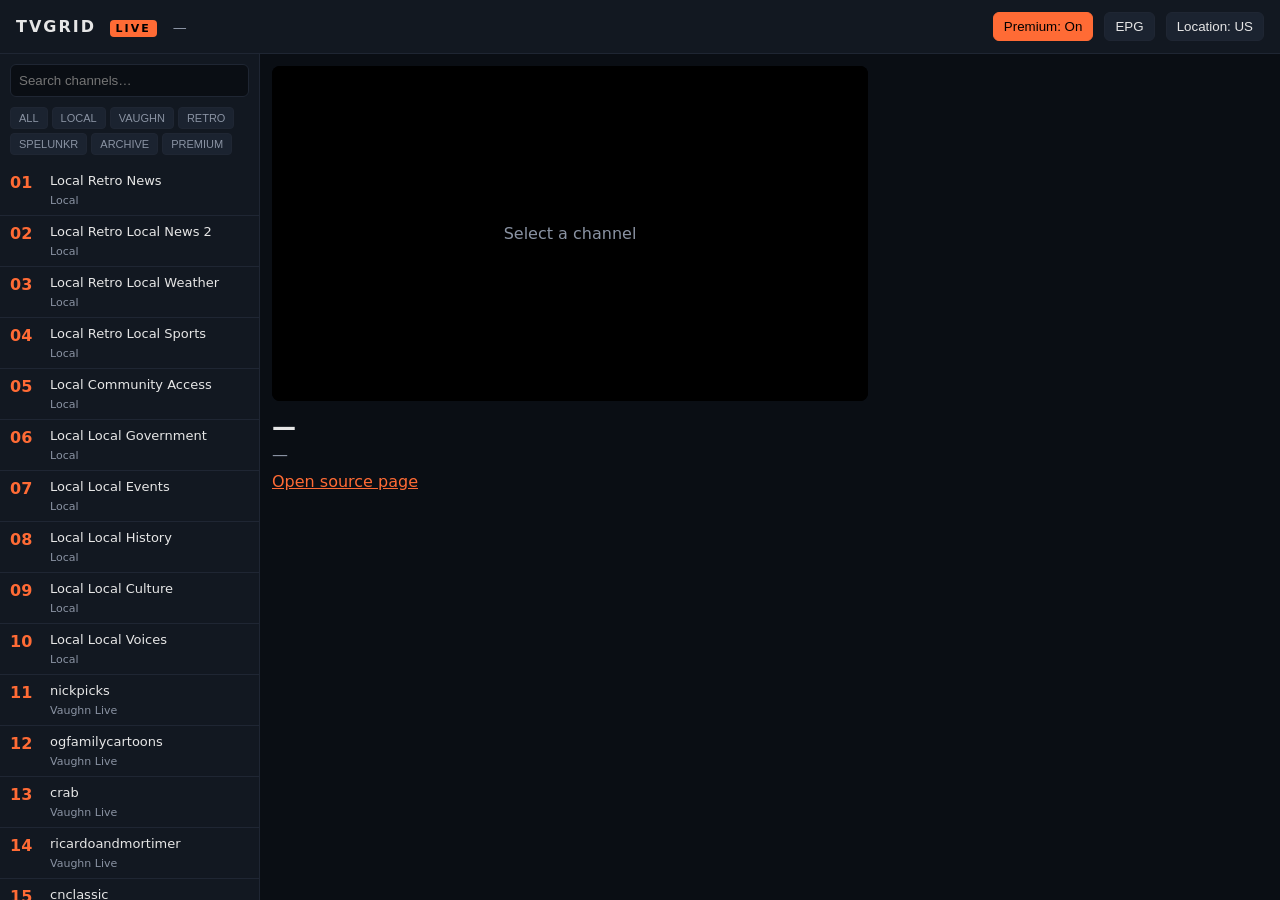
==== commit 98545904: "Save game and conversation for issue #3 Run: 40220201434" ====
--- a/index.html
+++ b/index.html
@@ -12,9 +12,8 @@
     <div class="brand">TVGRID <span class="badge">LIVE</span></div>
     <div class="now-playing" id="nowPlaying">—</div>
     <div class="controls">
-      <span class="ch-count" id="channelCount">70 CHANNELS</span>
-      <button id="premiumBtn" class="premium-btn">Premium</button>
-      <button id="epgToggle">TV Guide</button>
+      <button id="premiumBtn" class="on">Premium: On</button>
+      <button id="epgToggle">EPG</button>
       <button id="geoBtn">Detect Location</button>
     </div>
   </header>
@@ -34,31 +33,16 @@
         <a id="openTab" href="#" target="_blank" rel="noopener">Open source page</a>
       </div>
     </section>
+    <aside class="epg" id="epgPanel">
+      <h3>Electronic Program Guide</h3>
+      <div class="epg-grid" id="epgGrid"></div>
+    </aside>
   </main>
 </div>
-
-<div class="epg-modal" id="epgModal">
-  <div class="epg-shell">
-    <div class="epg-top">
-      <div>
-        <h2>TV Guide</h2>
-        <span class="epg-range" id="epgRange">—</span>
-      </div>
-      <button id="epgClose">Close</button>
-    </div>
-    <div class="epg-scroll" id="epgScroll">
-      <div class="epg-header">
-        <div class="epg-corner">CHANNEL</div>
-        <div class="epg-timebar" id="epgTimebar"></div>
-      </div>
-      <div class="epg-rows" id="epgRows"></div>
-    </div>
-  </div>
-</div>
-
 <script src="vendor/flv.min.js"></script>
 <script src="vendor/hls.min.js"></script>
 <script src="channels.js"></script>
+<script src="premium.js"></script>
 <script src="app.js"></script>
 </body>
 </html>
--- a/styles.css
+++ b/styles.css
@@ -1,92 +1,47 @@
-:root{
-  --bg:#080b10;--panel:#111722;--panel2:#0c111a;--accent:#ff6b35;--accent2:#ffb03a;
-  --text:#e8eaed;--muted:#8b95a7;--border:#1f2836;--live:#ff3b3b;
-}
+:root{--bg:#0a0e14;--panel:#121821;--accent:#ff6b35;--text:#e6e6e6;--muted:#8a93a3;--border:#1f2633}
 *{box-sizing:border-box}
-html,body{height:100%}
-body{margin:0;font-family:ui-sans-serif,system-ui,-apple-system,"Segoe UI",sans-serif;background:var(--bg);color:var(--text);overflow:hidden}
-button{font:inherit}
+body{margin:0;font-family:system-ui,sans-serif;background:var(--bg);color:var(--text)}
 .app{display:flex;flex-direction:column;height:100vh}
-.topbar{display:flex;align-items:center;gap:1rem;padding:.65rem 1rem;background:linear-gradient(180deg,#141b27,#0d131d);border-bottom:1px solid var(--border);flex:0 0 auto}
-.brand{font-weight:800;letter-spacing:2.5px;font-size:18px}
-.badge{background:var(--accent);color:#090b0f;padding:2px 6px;border-radius:4px;font-size:10px;margin-left:6px;letter-spacing:1px;vertical-align:middle}
-.now-playing{flex:1;color:var(--muted);font-size:13px;white-space:nowrap;overflow:hidden;text-overflow:ellipsis}
-.controls{display:flex;align-items:center;gap:6px;flex-wrap:wrap;justify-content:flex-end}
-.controls button{background:#1b2432;color:var(--text);border:1px solid var(--border);padding:7px 11px;border-radius:6px;cursor:pointer;font-size:12px;transition:.15s}
-.controls button:hover{background:#243148;border-color:#33445e}
-.controls .premium-btn{border-color:#5a3a14;background:#2a1d0c;color:var(--accent2)}
-.controls .premium-btn.active{background:var(--accent);color:#111;border-color:var(--accent);font-weight:700}
-.ch-count{font-size:11px;color:var(--muted);letter-spacing:.5px;white-space:nowrap}
-.main{display:grid;grid-template-columns:270px 1fr;flex:1;overflow:hidden;min-height:0}
-.sidebar{background:var(--panel);border-right:1px solid var(--border);display:flex;flex-direction:column;overflow:hidden;min-height:0}
-#search{margin:10px;padding:9px 11px;border-radius:7px;border:1px solid var(--border);background:#080c12;color:var(--text);outline:none}
-#search:focus{border-color:#38506e}
+.topbar{display:flex;align-items:center;gap:1rem;padding:.75rem 1rem;background:var(--panel);border-bottom:1px solid var(--border)}
+.brand{font-weight:700;letter-spacing:2px}
+.badge{background:var(--accent);color:#000;padding:2px 6px;border-radius:4px;font-size:11px;margin-left:6px}
+.now-playing{flex:1;color:var(--muted);font-size:14px}
+.controls button{background:#1b2330;color:var(--text);border:1px solid var(--border);padding:6px 10px;border-radius:6px;cursor:pointer;margin-left:6px}
+.main{display:grid;grid-template-columns:260px 1fr 400px;flex:1;overflow:hidden}
+.sidebar{background:var(--panel);border-right:1px solid var(--border);display:flex;flex-direction:column;overflow:hidden}
+#search{margin:10px;padding:8px;border-radius:6px;border:1px solid var(--border);background:#0a0e14;color:var(--text)}
 .groups{display:flex;flex-wrap:wrap;gap:4px;padding:0 10px 10px}
-.group-btn{background:#161e2a;color:var(--muted);border:1px solid var(--border);padding:4px 8px;border-radius:4px;cursor:pointer;font-size:10px;letter-spacing:.4px}
-.group-btn:hover{color:var(--text)}
-.group-btn.active{background:var(--accent);color:#111;border-color:var(--accent);font-weight:700}
-.channel-list{list-style:none;margin:0;padding:0;overflow:auto;flex:1;min-height:0}
-.channel-list li{display:grid;grid-template-columns:34px 1fr;grid-template-rows:auto auto;gap:2px 8px;padding:7px 10px;border-bottom:1px solid #171f2b;cursor:pointer}
-.channel-list li:hover{background:#182131}
-.channel-list li.active{background:#2a1f1a;border-left:3px solid var(--accent);padding-left:7px}
-.ch-num{font-weight:800;color:var(--accent);font-size:12px;grid-row:1/3;align-self:center}
-.ch-name{font-size:12.5px;line-height:1.25;white-space:nowrap;overflow:hidden;text-overflow:ellipsis}
-.ch-cat{font-size:10px;color:var(--muted);white-space:nowrap;overflow:hidden;text-overflow:ellipsis}
-.player-area{display:flex;flex-direction:column;padding:14px;gap:12px;overflow:auto;min-width:0}
-.player-frame{position:relative;background:#000;border-radius:9px;overflow:hidden;aspect-ratio:16/9;box-shadow:0 10px 30px rgba(0,0,0,.5)}
+.group-btn{background:#1b2330;color:var(--muted);border:1px solid var(--border);padding:4px 8px;border-radius:4px;cursor:pointer;font-size:11px}
+.channel-list{list-style:none;margin:0;padding:0;overflow:auto;flex:1}
+.channel-list li{display:grid;grid-template-columns:32px 1fr;grid-template-rows:auto auto;gap:2px 8px;padding:8px 10px;border-bottom:1px solid var(--border);cursor:pointer}
+.channel-list li:hover{background:#1b2330}
+.channel-list li.active{background:#2a1f1a;border-left:3px solid var(--accent)}
+.channel-list li.premium .ch-num{color:#ffd166}
+.channel-list li.premium .ch-name{color:#ffe9b0}
+.epg-row.premium .epg-num{color:#ffd166}
+.epg-row.premium .epg-name{color:#ffe9b0}
+.controls button.on{background:var(--accent);color:#000;border-color:var(--accent)}
+.ch-num{font-weight:700;color:var(--accent)}
+.ch-name{font-size:13px}
+.ch-cat{grid-column:2;font-size:11px;color:var(--muted)}
+.player-area{display:flex;flex-direction:column;padding:12px;gap:12px;overflow:auto}
+.player-frame{position:relative;background:#000;border-radius:8px;overflow:hidden;aspect-ratio:16/9}
+.player-frame iframe{width:100%;height:100%;border:0}
+.player-overlay{position:absolute;inset:0;display:flex;align-items:center;justify-content:center;color:var(--muted);background:#000}
+.meta h2{margin:0 0 4px}
+.meta p{color:var(--muted);margin:0 0 8px}
+.meta a{color:var(--accent)}
+.epg{background:var(--panel);border-left:1px solid var(--border);overflow:auto;padding:10px;display:none}
+.epg.open{display:block}
+.epg-row{display:grid;grid-template-columns:34px 1.1fr 1.4fr auto;gap:6px;padding:6px;border-bottom:1px solid var(--border);cursor:pointer;font-size:12px}
+.epg-row.active{background:#2a1f1a}
+.epg-num{color:var(--accent);font-weight:700}
+.epg-name{font-weight:600}
+.epg-show{color:var(--muted)}
+.epg-time{color:var(--muted);font-size:11px}
+@media (max-width:900px){.main{grid-template-columns:1fr}.sidebar{max-height:40vh}.epg{display:none}}
 .player-frame video{width:100%;height:100%;display:block;background:#000}
-.player-frame iframe{position:absolute;inset:0;width:100%;height:100%;border:0}
-.player-overlay{position:absolute;inset:0;display:flex;align-items:center;justify-content:center;color:var(--muted);background:#000;text-align:center;padding:20px;font-size:14px;z-index:2}
-.player-overlay.error{color:#ff8a8a;background:rgba(0,0,0,.9)}
+.player-frame iframe{position:absolute;inset:0}
+.player-overlay.error{color:#ff6b6b;background:rgba(0,0,0,.85);text-align:center;padding:20px}
 .player-msg{position:absolute;inset:0;display:flex;flex-direction:column;align-items:center;justify-content:center;gap:12px;color:var(--muted);background:#05070a;text-align:center;padding:24px}
-.player-msg a{color:var(--accent);font-weight:700}
-.meta{padding:0 2px}
-.meta h2{margin:0 0 4px;font-size:20px}
-.meta p{color:var(--muted);margin:0 0 8px;font-size:13px}
-.meta a{color:var(--accent);font-size:12px;text-decoration:none}
-.meta a:hover{text-decoration:underline}
-
-/* ---------- TV guide ---------- */
-.epg-modal{position:fixed;inset:0;background:rgba(3,5,8,.82);backdrop-filter:blur(3px);display:none;align-items:center;justify-content:center;padding:18px;z-index:100}
-.epg-modal.open{display:flex}
-.epg-shell{width:min(1400px,100%);height:min(860px,100%);background:var(--panel2);border:1px solid var(--border);border-radius:10px;display:flex;flex-direction:column;overflow:hidden;box-shadow:0 24px 70px rgba(0,0,0,.7)}
-.epg-top{display:flex;align-items:center;justify-content:space-between;gap:12px;padding:12px 16px;border-bottom:1px solid var(--border);background:#101722;flex:0 0 auto}
-.epg-top h2{margin:0;font-size:18px;letter-spacing:.5px}
-.epg-range{font-size:12px;color:var(--muted)}
-.epg-top button{background:#1b2432;color:var(--text);border:1px solid var(--border);padding:7px 14px;border-radius:6px;cursor:pointer}
-.epg-top button:hover{background:#243148}
-.epg-scroll{flex:1;overflow:auto;position:relative;min-height:0;background:var(--panel2)}
-.epg-header{display:flex;position:sticky;top:0;z-index:6;background:#0b1018;border-bottom:1px solid var(--border);height:38px}
-.epg-corner{position:sticky;left:0;z-index:7;width:180px;min-width:180px;background:#0b1018;border-right:1px solid var(--border);display:flex;align-items:center;padding:0 12px;font-size:10px;letter-spacing:1.4px;color:var(--muted)}
-.epg-timebar{position:relative;height:38px;border-right:1px solid var(--border)}
-.epg-tick{position:absolute;top:0;bottom:0;border-left:1px solid #223047;padding-left:7px;display:flex;align-items:center;font-size:11px;color:var(--muted);white-space:nowrap}
-.epg-rows{position:relative;min-width:max-content}
-.epg-row{display:flex;height:58px;border-bottom:1px solid #151d28}
-.epg-row:hover{background:#101722}
-.epg-row.active{background:#1b1612}
-.epg-ch{position:sticky;left:0;z-index:4;width:180px;min-width:180px;background:var(--panel2);border-right:1px solid var(--border);display:grid;grid-template-columns:34px 1fr;align-items:center;gap:4px;padding:0 10px}
-.epg-row.active .epg-ch{background:#1b1612;border-left:3px solid var(--accent);padding-left:7px}
-.epg-num{color:var(--accent);font-weight:800;font-size:12px}
-.epg-name{font-size:12px;font-weight:600;white-space:nowrap;overflow:hidden;text-overflow:ellipsis}
-.epg-track{position:relative;height:58px;flex:0 0 auto;background-image:repeating-linear-gradient(90deg,transparent 0,transparent 119px,#141c27 119px,#141c27 120px)}
-.epg-block{position:absolute;top:4px;bottom:4px;background:linear-gradient(180deg,#1e2a3a,#18222f);border:1px solid #2b3b52;border-radius:4px;padding:4px 7px;overflow:hidden;cursor:pointer;color:#c9d4e3;display:flex;flex-direction:column;justify-content:center;gap:1px}
-.epg-block:hover{background:linear-gradient(180deg,#2b3e56,#213249);border-color:#3d5474;color:#fff;z-index:2}
-.epg-block span{font-size:11px;line-height:1.2;white-space:nowrap;overflow:hidden;text-overflow:ellipsis}
-.epg-block em{font-style:normal;font-size:9px;color:var(--muted);white-space:nowrap;overflow:hidden;text-overflow:ellipsis}
-.epg-block.now{background:linear-gradient(180deg,#3a2415,#2a1b10);border-color:var(--accent);color:#ffd8c6}
-.epg-block.live{background:linear-gradient(180deg,#2a1c22,#20151a);border-color:#5d2b36}
-.epg-block.live.now{border-color:var(--live)}
-.epg-now{position:absolute;top:0;bottom:0;width:2px;background:var(--live);z-index:5;pointer-events:none;box-shadow:0 0 8px rgba(255,59,59,.8)}
-.epg-now::before{content:"";position:absolute;top:0;left:-3px;border-left:4px solid transparent;border-right:4px solid transparent;border-top:7px solid var(--live)}
-
-@media (max-width:900px){
-  .main{grid-template-columns:1fr}
-  .sidebar{position:absolute;inset:57px auto 0 0;width:260px;z-index:20;transform:translateX(-100%);transition:.2s;box-shadow:0 0 30px #000}
-  .sidebar.open{transform:none}
-  .topbar{flex-wrap:wrap;gap:6px}
-  .now-playing{order:3;flex-basis:100%}
-  .player-area{padding:8px}
-  .epg-modal{padding:0}
-  .epg-shell{height:100%;width:100%;border-radius:0}
-  .epg-corner,.epg-ch{width:140px;min-width:140px}
-}
+.player-msg a{color:var(--accent);font-weight:600}
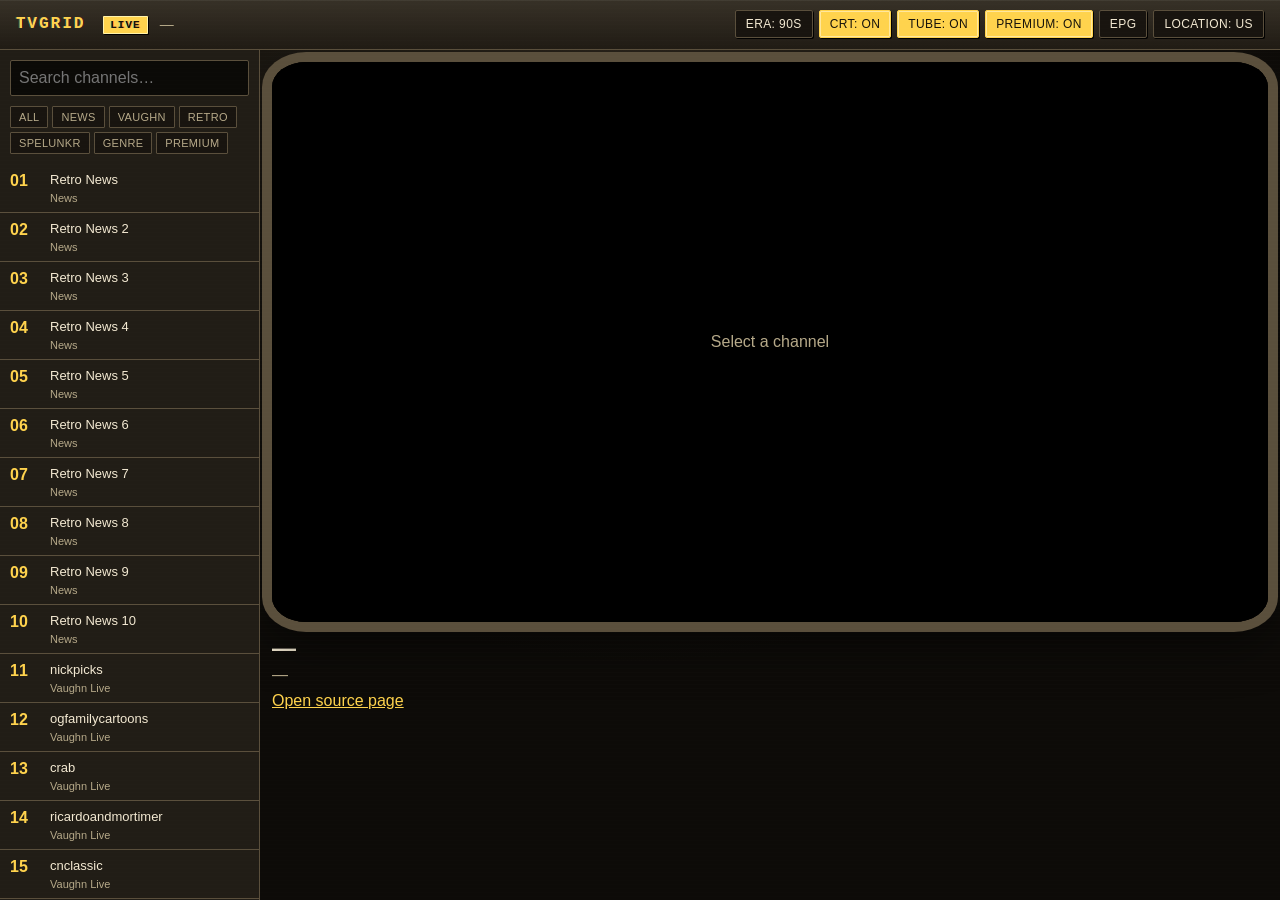
==== commit ad92e924: "Save game and conversation for issue #5 Run: 40718859589" ====
--- a/index.html
+++ b/index.html
@@ -12,9 +12,12 @@
     <div class="brand">TVGRID <span class="badge">LIVE</span></div>
     <div class="now-playing" id="nowPlaying">—</div>
     <div class="controls">
-      <button id="premiumBtn" class="on">Premium: On</button>
-      <button id="epgToggle">EPG</button>
-      <button id="geoBtn">Detect Location</button>
+      <button id="eraBtn" type="button" title="Switch between 90s and 2000s TV">Era: 90s</button>
+      <button id="fxBtn" class="on" type="button" title="Toggle CRT scanlines and chromatic aberration">CRT: On</button>
+      <button id="tubeBtn" class="on" type="button" title="Toggle rounded CRT tube corners">Tube: On</button>
+      <button id="premiumBtn" class="on" type="button">Premium: On</button>
+      <button id="epgToggle" type="button">EPG</button>
+      <button id="geoBtn" type="button">Detect Location</button>
     </div>
   </header>
   <main class="main">
@@ -33,8 +36,20 @@
         <a id="openTab" href="#" target="_blank" rel="noopener">Open source page</a>
       </div>
     </section>
-    <aside class="epg" id="epgPanel">
-      <h3>Electronic Program Guide</h3>
+    <aside class="epg" id="epgPanel" aria-label="TV guide">
+      <div class="guide-banner">
+        <div class="guide-logo" aria-hidden="true"><span>TV</span><b>GUIDE</b></div>
+        <div class="guide-banner-copy">
+          <div class="epg-kicker" id="guideKicker">TV GUIDE</div>
+          <h3 id="guideTitle">TONIGHT'S LINEUP</h3>
+          <div class="guide-banner-sub" id="guideNowPlaying">Select a channel to see what's on</div>
+        </div>
+        <div class="guide-banner-side">
+          <div class="epg-clock" id="guideClock">—</div>
+          <button id="guideClose" class="guide-close" type="button" aria-label="Close guide">Close</button>
+        </div>
+      </div>
+      <div class="guide-timebar" id="guideTimebar"></div>
       <div class="epg-grid" id="epgGrid"></div>
     </aside>
   </main>
--- a/styles.css
+++ b/styles.css
@@ -1,47 +1,548 @@
-:root{--bg:#0a0e14;--panel:#121821;--accent:#ff6b35;--text:#e6e6e6;--muted:#8a93a3;--border:#1f2633}
+:root{
+  --bg:#0a0e14;
+  --panel:#121821;
+  --panel-2:#1b2330;
+  --accent:#ff6b35;
+  --accent-2:#ffd166;
+  --accent-contrast:#080500;
+  --text:#e6e6e6;
+  --muted:#8a93a3;
+  --border:#1f2633;
+  --button:#1b2330;
+  --active-bg:#2a1f1a;
+  --input-bg:#0a0e14;
+  --topbar-bg:#121821;
+  --guide-bg:#0d1622;
+  --guide-panel:#121f2f;
+  --guide-line:#1f3348;
+  --guide-alt:#0f1d2c;
+  --guide-hover:#16283b;
+  --guide-active:#17324a;
+  --guide-accent:#ffd166;
+  --guide-text:#e6e6e6;
+  --guide-muted:#8a93a3;
+  --premium-num:#ffd166;
+  --premium-name:#ffe9b0;
+  --bezel:#202b3a;
+  --bezel-size:10px;
+  --frame-radius:8px;
+  --tube-radius:30px / 22px;
+  --button-radius:6px;
+  --font:system-ui,sans-serif;
+  --brand-font:system-ui,sans-serif;
+  --guide-font:system-ui,sans-serif;
+}
+
+body[data-era="90s"]{
+  --bg:#0d0b08;
+  --panel:#211d16;
+  --panel-2:#30291e;
+  --accent:#ffd34d;
+  --accent-2:#7ee7ff;
+  --accent-contrast:#17130b;
+  --text:#f3e9d2;
+  --muted:#b6a989;
+  --border:#5a4f3c;
+  --button:#18140f;
+  --active-bg:#2d2a11;
+  --input-bg:#0b0a07;
+  --topbar-bg:linear-gradient(180deg,#373127,#201b14);
+  --guide-bg:#04182a;
+  --guide-panel:#06253e;
+  --guide-line:#174263;
+  --guide-alt:#052139;
+  --guide-hover:#0a3455;
+  --guide-active:#0c4c77;
+  --guide-accent:#ffd34d;
+  --guide-text:#eaf6ff;
+  --guide-muted:#83a9c9;
+  --premium-num:#ffb347;
+  --premium-name:#ffe3b0;
+  --bezel:#5a4f3c;
+  --bezel-size:10px;
+  --tube-radius:34px / 25px;
+  --button-radius:2px;
+  --font:"Trebuchet MS",Verdana,sans-serif;
+  --brand-font:"Courier New",monospace;
+  --guide-font:"Courier New",monospace;
+  background:radial-gradient(circle at 50% 0%,#2b251b 0%,#0d0b08 60%);
+}
+
+body[data-era="2000s"]{
+  --bg:#060a10;
+  --panel:#0e1825;
+  --panel-2:#17283b;
+  --accent:#35b6ff;
+  --accent-2:#7be0ff;
+  --accent-contrast:#00131f;
+  --text:#e8f4ff;
+  --muted:#8fa8c2;
+  --border:#20384f;
+  --button:#0b1622;
+  --active-bg:#12314a;
+  --input-bg:#050b12;
+  --topbar-bg:linear-gradient(180deg,#1c3047,#0a1420 65%,#08111b);
+  --guide-bg:#071522;
+  --guide-panel:#0b2033;
+  --guide-line:#1d3d58;
+  --guide-alt:#081a2b;
+  --guide-hover:#0c2a42;
+  --guide-active:#10456a;
+  --guide-accent:#5bd1ff;
+  --guide-text:#dcf2ff;
+  --guide-muted:#7fa6c8;
+  --premium-num:#ffd166;
+  --premium-name:#ffe9b0;
+  --bezel:#182d42;
+  --bezel-size:8px;
+  --tube-radius:26px / 20px;
+  --button-radius:8px;
+  --font:"Segoe UI",Tahoma,sans-serif;
+  --brand-font:"Segoe UI",Tahoma,sans-serif;
+  --guide-font:"Segoe UI",Tahoma,sans-serif;
+  background:radial-gradient(circle at 50% 0%,#0e2033 0%,#060a10 62%);
+}
+
 *{box-sizing:border-box}
-body{margin:0;font-family:system-ui,sans-serif;background:var(--bg);color:var(--text)}
-.app{display:flex;flex-direction:column;height:100vh}
-.topbar{display:flex;align-items:center;gap:1rem;padding:.75rem 1rem;background:var(--panel);border-bottom:1px solid var(--border)}
-.brand{font-weight:700;letter-spacing:2px}
-.badge{background:var(--accent);color:#000;padding:2px 6px;border-radius:4px;font-size:11px;margin-left:6px}
-.now-playing{flex:1;color:var(--muted);font-size:14px}
-.controls button{background:#1b2330;color:var(--text);border:1px solid var(--border);padding:6px 10px;border-radius:6px;cursor:pointer;margin-left:6px}
-.main{display:grid;grid-template-columns:260px 1fr 400px;flex:1;overflow:hidden}
+body{
+  margin:0;
+  font-family:var(--font);
+  background:var(--bg);
+  color:var(--text);
+  color-scheme:dark;
+  transition:background .3s ease,color .3s ease;
+}
+.app{display:flex;flex-direction:column;height:100vh;isolation:isolate}
+
+.topbar{
+  display:flex;
+  align-items:center;
+  gap:.75rem;
+  padding:.65rem 1rem;
+  background:var(--topbar-bg);
+  border-bottom:1px solid var(--border);
+  box-shadow:inset 0 1px 0 rgba(255,255,255,.05);
+  position:relative;
+  z-index:5;
+}
+.brand{font-family:var(--brand-font);font-weight:700;letter-spacing:2px;white-space:nowrap}
+body[data-era="90s"] .brand{color:#ffd34d;text-shadow:1px 1px 0 #000}
+body[data-era="2000s"] .brand{color:#e5f9ff;letter-spacing:2.5px;text-shadow:0 0 14px rgba(91,209,255,.5)}
+.badge{
+  background:var(--accent);
+  color:var(--accent-contrast);
+  padding:2px 6px;
+  border-radius:4px;
+  font-size:11px;
+  margin-left:6px;
+  letter-spacing:1px;
+}
+body[data-era="90s"] .badge{border:1px solid #fff2aa;border-radius:1px;box-shadow:1px 1px 0 #000}
+body[data-era="2000s"] .badge{border:1px solid rgba(160,235,255,.8);border-radius:999px;box-shadow:0 0 10px rgba(91,209,255,.35)}
+.now-playing{flex:1;color:var(--muted);font-size:14px;min-width:140px}
+.controls{display:flex;flex-wrap:wrap;justify-content:flex-end;gap:6px}
+.controls button{
+  background:var(--button);
+  color:var(--text);
+  border:1px solid var(--border);
+  padding:6px 10px;
+  border-radius:var(--button-radius);
+  cursor:pointer;
+  font:inherit;
+  font-size:12px;
+  transition:background .18s,border-color .18s,color .18s,box-shadow .18s;
+}
+.controls button:hover{border-color:var(--accent);color:var(--accent)}
+.controls button.on{background:var(--accent);color:var(--accent-contrast);border-color:var(--accent)}
+body[data-era="90s"] .controls button{text-transform:uppercase;letter-spacing:.4px;box-shadow:1px 1px 0 #000}
+body[data-era="90s"] .controls button.on{box-shadow:inset 0 0 0 1px rgba(255,255,255,.45),1px 1px 0 #000}
+body[data-era="2000s"] .controls button{
+  background:linear-gradient(180deg,#183049,#0c1928);
+  border-color:#2a4e6b;
+  border-radius:7px;
+  box-shadow:inset 0 1px 0 rgba(255,255,255,.16),0 1px 2px rgba(0,0,0,.5);
+}
+body[data-era="2000s"] .controls button:hover{color:#dff8ff;border-color:#5bd1ff}
+body[data-era="2000s"] .controls button.on{
+  background:linear-gradient(180deg,#74ddff,#168ecc);
+  color:#00131f;
+  border-color:#8be7ff;
+  box-shadow:0 0 12px rgba(91,209,255,.4),inset 0 1px 0 rgba(255,255,255,.55);
+}
+
+.main{display:grid;grid-template-columns:260px 1fr;flex:1;overflow:hidden}
 .sidebar{background:var(--panel);border-right:1px solid var(--border);display:flex;flex-direction:column;overflow:hidden}
-#search{margin:10px;padding:8px;border-radius:6px;border:1px solid var(--border);background:#0a0e14;color:var(--text)}
+#search{
+  margin:10px;
+  padding:8px;
+  border-radius:var(--button-radius);
+  border:1px solid var(--border);
+  background:var(--input-bg);
+  color:var(--text);
+  font:inherit;
+  outline:none;
+}
+#search:focus{border-color:var(--accent);box-shadow:0 0 0 2px color-mix(in srgb,var(--accent) 22%,transparent)}
 .groups{display:flex;flex-wrap:wrap;gap:4px;padding:0 10px 10px}
-.group-btn{background:#1b2330;color:var(--muted);border:1px solid var(--border);padding:4px 8px;border-radius:4px;cursor:pointer;font-size:11px}
+.group-btn{
+  background:var(--button);
+  color:var(--muted);
+  border:1px solid var(--border);
+  padding:4px 8px;
+  border-radius:var(--button-radius);
+  cursor:pointer;
+  font:inherit;
+  font-size:11px;
+}
+.group-btn:hover{color:var(--text);border-color:var(--accent)}
+body[data-era="90s"] .group-btn{text-transform:uppercase;letter-spacing:.3px;border-radius:1px}
+body[data-era="2000s"] .group-btn{border-radius:999px;background:linear-gradient(180deg,#14263a,#0b1724)}
 .channel-list{list-style:none;margin:0;padding:0;overflow:auto;flex:1}
 .channel-list li{display:grid;grid-template-columns:32px 1fr;grid-template-rows:auto auto;gap:2px 8px;padding:8px 10px;border-bottom:1px solid var(--border);cursor:pointer}
-.channel-list li:hover{background:#1b2330}
-.channel-list li.active{background:#2a1f1a;border-left:3px solid var(--accent)}
-.channel-list li.premium .ch-num{color:#ffd166}
-.channel-list li.premium .ch-name{color:#ffe9b0}
-.epg-row.premium .epg-num{color:#ffd166}
-.epg-row.premium .epg-name{color:#ffe9b0}
-.controls button.on{background:var(--accent);color:#000;border-color:var(--accent)}
+.channel-list li:hover{background:var(--panel-2)}
+.channel-list li.active{background:var(--active-bg);border-left:3px solid var(--accent)}
+.channel-list li.premium .ch-num{color:var(--premium-num)}
+.channel-list li.premium .ch-name{color:var(--premium-name)}
+body[data-era="90s"] .channel-list li.premium .ch-num{text-shadow:1px 1px 0 #000}
+body[data-era="2000s"] .channel-list li.premium .ch-num{text-shadow:0 0 8px rgba(255,209,102,.45)}
+body[data-era="2000s"] .channel-list li.active{box-shadow:inset 3px 0 0 var(--accent),0 0 18px rgba(53,182,255,.08)}
 .ch-num{font-weight:700;color:var(--accent)}
 .ch-name{font-size:13px}
 .ch-cat{grid-column:2;font-size:11px;color:var(--muted)}
+
 .player-area{display:flex;flex-direction:column;padding:12px;gap:12px;overflow:auto}
-.player-frame{position:relative;background:#000;border-radius:8px;overflow:hidden;aspect-ratio:16/9}
-.player-frame iframe{width:100%;height:100%;border:0}
-.player-overlay{position:absolute;inset:0;display:flex;align-items:center;justify-content:center;color:var(--muted);background:#000}
+.player-frame{
+  position:relative;
+  background:#000;
+  border-radius:var(--frame-radius);
+  overflow:hidden;
+  aspect-ratio:16/9;
+  isolation:isolate;
+  transition:border-radius .3s ease,box-shadow .3s ease;
+}
+body[data-era="90s"] .player-frame{box-shadow:0 0 0 1px var(--border),0 10px 30px rgba(0,0,0,.55)}
+body[data-era="2000s"] .player-frame{box-shadow:0 0 0 1px #28445f,0 18px 40px rgba(0,0,0,.55)}
+body.tube-on .player-frame{
+  border-radius:var(--tube-radius);
+  box-shadow:inset 0 0 60px rgba(0,0,0,.68),0 0 0 var(--bezel-size) var(--bezel),0 18px 50px rgba(0,0,0,.6);
+}
+.player-frame video,.player-frame iframe{width:100%;height:100%;display:block;background:#000}
+.player-frame iframe{position:absolute;inset:0;border:0}
+.player-overlay{
+  position:absolute;
+  inset:0;
+  display:flex;
+  align-items:center;
+  justify-content:center;
+  color:var(--muted);
+  background:#000;
+  z-index:4;
+  text-align:center;
+  padding:20px;
+}
+.player-overlay.error{color:#ff6b6b;background:rgba(0,0,0,.85)}
+.player-msg{
+  position:absolute;
+  inset:0;
+  z-index:4;
+  display:flex;
+  flex-direction:column;
+  align-items:center;
+  justify-content:center;
+  gap:12px;
+  color:var(--muted);
+  background:#05070a;
+  text-align:center;
+  padding:24px;
+}
+.player-msg a{color:var(--accent);font-weight:600}
 .meta h2{margin:0 0 4px}
 .meta p{color:var(--muted);margin:0 0 8px}
 .meta a{color:var(--accent)}
-.epg{background:var(--panel);border-left:1px solid var(--border);overflow:auto;padding:10px;display:none}
-.epg.open{display:block}
-.epg-row{display:grid;grid-template-columns:34px 1.1fr 1.4fr auto;gap:6px;padding:6px;border-bottom:1px solid var(--border);cursor:pointer;font-size:12px}
-.epg-row.active{background:#2a1f1a}
-.epg-num{color:var(--accent);font-weight:700}
-.epg-name{font-weight:600}
-.epg-show{color:var(--muted)}
-.epg-time{color:var(--muted);font-size:11px}
-@media (max-width:900px){.main{grid-template-columns:1fr}.sidebar{max-height:40vh}.epg{display:none}}
-.player-frame video{width:100%;height:100%;display:block;background:#000}
-.player-frame iframe{position:absolute;inset:0}
-.player-overlay.error{color:#ff6b6b;background:rgba(0,0,0,.85);text-align:center;padding:20px}
-.player-msg{position:absolute;inset:0;display:flex;flex-direction:column;align-items:center;justify-content:center;gap:12px;color:var(--muted);background:#05070a;text-align:center;padding:24px}
-.player-msg a{color:var(--accent);font-weight:600}
+
+.epg{
+  --station-w:140px;
+  display:none;
+  position:fixed;
+  left:0;
+  right:0;
+  bottom:0;
+  height:min(62vh,620px);
+  z-index:30;
+  flex-direction:column;
+  overflow:hidden;
+  background:var(--guide-bg);
+  color:var(--guide-text);
+  border-top:2px solid var(--guide-accent);
+  box-shadow:0 -18px 55px rgba(0,0,0,.65);
+}
+.epg.open{display:flex}
+body[data-era="90s"] .epg{background:#041a2e;border-top-color:#1d4d75;box-shadow:inset 0 1px 0 rgba(255,255,255,.05),0 -18px 55px rgba(0,0,0,.72)}
+body[data-era="2000s"] .epg{background:linear-gradient(180deg,rgba(9,28,46,.98),rgba(4,12,21,.99));border-top-color:#2c6389;box-shadow:inset 0 1px 0 rgba(120,220,255,.12),0 -18px 55px rgba(0,0,0,.7)}
+.guide-banner{
+  position:relative;
+  flex:none;
+  display:flex;
+  align-items:center;
+  gap:26px;
+  min-height:76px;
+  padding:10px 18px;
+  overflow:hidden;
+  border-bottom:2px solid rgba(0,0,0,.55);
+}
+body[data-era="90s"] .guide-banner{background:linear-gradient(100deg,#21114e 0%,#4b238a 34%,#7b1f5f 64%,#c12a2f 100%)}
+body[data-era="2000s"] .guide-banner{background:linear-gradient(100deg,#0b2a46 0%,#0d466b 42%,#0b2740 100%)}
+.guide-banner::before{
+  content:"";
+  position:absolute;
+  left:0;
+  top:0;
+  bottom:0;
+  width:210px;
+  opacity:.55;
+  background-image:radial-gradient(circle,rgba(255,255,255,.55) 2px,transparent 2.4px);
+  background-size:9px 9px;
+  -webkit-mask-image:linear-gradient(90deg,#000 0%,#000 60%,transparent 100%);
+  mask-image:linear-gradient(90deg,#000 0%,#000 60%,transparent 100%);
+  pointer-events:none;
+}
+.guide-logo{
+  position:relative;
+  z-index:1;
+  display:flex;
+  align-items:baseline;
+  gap:4px;
+  flex:none;
+  transform:rotate(-2deg);
+  font-family:"Arial Black","Impact",sans-serif;
+  line-height:.8;
+  text-shadow:2px 2px 0 #16082d,4px 4px 0 rgba(0,0,0,.35);
+}
+.guide-logo span{font-size:34px;color:#ffe34d}
+.guide-logo b{font-size:19px;color:#ffd34d;letter-spacing:1px}
+body[data-era="2000s"] .guide-logo{transform:none;text-shadow:0 0 16px rgba(91,209,255,.55),2px 2px 0 #00101d}
+body[data-era="2000s"] .guide-logo span{color:#dff8ff;font-size:31px}
+body[data-era="2000s"] .guide-logo b{color:#5bd1ff;font-size:17px}
+.guide-banner-copy{position:relative;z-index:1;min-width:0;flex:1}
+.epg-kicker{font-size:9px;letter-spacing:2.5px;color:var(--guide-accent);font-weight:700}
+.guide-banner h3{margin:2px 0 2px;font-size:18px;letter-spacing:1px;font-family:var(--guide-font)}
+.guide-banner-sub{font-size:11px;color:rgba(255,255,255,.78);white-space:nowrap;overflow:hidden;text-overflow:ellipsis}
+body[data-era="90s"] .guide-banner h3{color:#ffe34d;text-transform:uppercase;text-shadow:2px 2px 0 #16082d}
+body[data-era="2000s"] .guide-banner h3{color:#e9f8ff;font-weight:600;text-shadow:0 0 12px rgba(91,209,255,.4)}
+.guide-banner-side{position:relative;z-index:1;display:flex;align-items:center;gap:10px;flex:none}
+.epg-clock{font-size:12px;color:rgba(255,255,255,.85);text-align:right;white-space:nowrap;font-family:var(--guide-font)}
+body[data-era="90s"] .epg-clock{text-transform:uppercase;letter-spacing:.5px;color:#ffe34d}
+.guide-close{
+  background:rgba(0,0,0,.28);
+  color:#fff;
+  border:1px solid rgba(255,255,255,.4);
+  border-radius:2px;
+  padding:5px 10px;
+  cursor:pointer;
+  font:inherit;
+  font-size:11px;
+}
+.guide-close:hover{background:rgba(255,255,255,.16)}
+body[data-era="2000s"] .guide-close{border-radius:999px;border-color:rgba(120,220,255,.5);background:rgba(8,29,46,.6)}
+.guide-timebar{
+  flex:none;
+  display:grid;
+  grid-template-columns:var(--station-w) repeat(4,1fr);
+  border-bottom:2px solid var(--guide-line);
+  background:#0a3554;
+  font-family:var(--guide-font);
+}
+body[data-era="90s"] .guide-timebar{background:#0b3a5c}
+body[data-era="2000s"] .guide-timebar{background:linear-gradient(180deg,#0c3550,#082439);border-bottom-color:#2b5d7d}
+.guide-timebar > div{
+  min-width:0;
+  padding:5px 8px;
+  border-left:1px solid rgba(255,255,255,.18);
+  color:#dff8ff;
+  font-size:12px;
+  letter-spacing:.4px;
+  display:flex;
+  align-items:center;
+  gap:6px;
+  white-space:nowrap;
+}
+
+.guide-timebar > div:first-child{border-left:0}
+.guide-time-now{justify-content:space-between;background:rgba(0,0,0,.22)}
+.guide-now-label{font-size:9px;letter-spacing:1.5px;color:#ffd34d}
+#guideNowTime{font-weight:700;color:#fff;letter-spacing:1px}
+body[data-era="90s"] .guide-timebar > div{text-shadow:1px 1px 0 #000}
+body[data-era="90s"] .guide-timebar > div:nth-child(2){color:#9fe8ff}
+body[data-era="90s"] .guide-now-label{color:#ffd34d}
+body[data-era="2000s"] .guide-timebar > div{color:#bfeaff;border-left-color:rgba(120,220,255,.2)}
+body[data-era="2000s"] .guide-now-label{color:#5bd1ff}
+.epg-grid{flex:1;overflow:auto;background:var(--guide-bg)}
+body[data-era="90s"] .epg-grid{background:#041a2e}
+body[data-era="2000s"] .epg-grid{background:#071726}
+.epg-row{
+  display:grid;
+  grid-template-columns:var(--station-w) 1fr;
+  min-height:44px;
+  border-bottom:1px solid var(--guide-line);
+  cursor:pointer;
+  font-family:var(--guide-font);
+}
+.epg-row:nth-child(even){background:rgba(255,255,255,.025)}
+.epg-row:hover{background:var(--guide-hover)}
+.epg-row.active{background:var(--guide-active)}
+body[data-era="90s"] .epg-row:nth-child(even){background:#052139}
+body[data-era="90s"] .epg-row:hover{background:#0a3455}
+body[data-era="90s"] .epg-row.active{background:#0c4c77;box-shadow:inset 3px 0 0 #ffd34d}
+body[data-era="2000s"] .epg-row{border-bottom-color:rgba(70,130,175,.2)}
+body[data-era="2000s"] .epg-row:nth-child(even){background:rgba(90,180,235,.035)}
+body[data-era="2000s"] .epg-row:hover{background:rgba(91,209,255,.09)}
+body[data-era="2000s"] .epg-row.active{background:linear-gradient(90deg,rgba(31,120,180,.4),rgba(14,49,78,.28));box-shadow:inset 3px 0 0 #5bd1ff}
+.guide-station{
+  display:flex;
+  flex-direction:column;
+  justify-content:center;
+  padding:4px 9px;
+  border-right:2px solid var(--guide-line);
+  min-width:0;
+  background:rgba(0,0,0,.18);
+}
+body[data-era="90s"] .guide-station{background:#082a46;border-right-color:#1d4d75}
+body[data-era="2000s"] .guide-station{background:rgba(8,28,44,.7);border-right-color:#234b6c}
+.guide-ch{font-size:14px;font-weight:700;line-height:1;color:#7cff7c;text-shadow:1px 1px 0 #000}
+.guide-call{font-size:10px;line-height:1.15;color:#ffe66d;white-space:nowrap;overflow:hidden;text-overflow:ellipsis}
+body[data-era="90s"] .guide-ch{color:#7cff7c;text-shadow:1px 1px 0 #000}
+body[data-era="90s"] .guide-call{color:#ffe66d}
+body[data-era="2000s"] .guide-ch{color:#5bd1ff;text-shadow:0 0 8px rgba(91,209,255,.35)}
+body[data-era="2000s"] .guide-call{color:#d9f2ff}
+.epg-row.premium .guide-ch{color:var(--premium-num)}
+.epg-row.premium .guide-call{color:var(--premium-name)}
+.guide-programs{
+  position:relative;
+  min-width:0;
+  overflow:hidden;
+  background-image:linear-gradient(to right,var(--guide-line) 1px,transparent 1px);
+  background-size:25% 100%;
+}
+.guide-program{
+  position:absolute;
+  top:0;
+  bottom:0;
+  min-width:0;
+  padding:5px 9px;
+  display:flex;
+  align-items:center;
+  overflow:hidden;
+  border-right:1px solid var(--guide-line);
+  color:var(--guide-text);
+  font-size:11.5px;
+  line-height:1.2;
+}
+body[data-era="90s"] .guide-program{background:#061d33;border-right-color:#174263;color:#eaf6ff}
+body[data-era="90s"] .guide-program:nth-child(even){background:#07233b}
+body[data-era="2000s"] .guide-program{background:rgba(10,35,56,.35);border-right-color:rgba(50,105,145,.35);color:#dcf2ff}
+body[data-era="2000s"] .guide-program:nth-child(even){background:rgba(15,49,76,.3)}
+.guide-program.current{background:#0b4e7d;box-shadow:inset 0 0 0 1px rgba(126,231,255,.35)}
+body[data-era="2000s"] .guide-program.current{background:linear-gradient(180deg,rgba(27,115,170,.5),rgba(13,58,91,.4));box-shadow:inset 0 0 0 1px rgba(91,209,255,.4),0 0 16px rgba(60,190,255,.1)}
+.guide-program-title{min-width:0;overflow:hidden;text-overflow:ellipsis;display:-webkit-box;-webkit-line-clamp:2;-webkit-box-orient:vertical}
+.guide-program.continues-left::before,
+.guide-program.continues-right::after{
+  position:absolute;
+  top:50%;
+  transform:translateY(-50%);
+  color:#7ee7ff;
+  font-size:16px;
+  font-weight:700;
+  text-shadow:0 0 5px #000;
+}
+.guide-program.continues-left::before{content:"‹";left:1px}
+.guide-program.continues-right::after{content:"›";right:1px}
+.guide-program.continues-left{padding-left:12px}
+.guide-program.continues-right{padding-right:16px}
+.guide-show{color:#eaf6ff}
+.epg-show{color:inherit}
+body[data-era="90s"] .epg-show{color:#fff}
+body[data-era="2000s"] .epg-show{color:#eaf9ff}
+
+/* CRT effects: scanlines, flicker, chromatic fringing, tube vignette */
+body.fx-on .player-frame::before{
+  content:"";
+  position:absolute;
+  inset:0;
+  z-index:2;
+  pointer-events:none;
+  background:radial-gradient(ellipse at center,rgba(255,255,255,.045) 0%,transparent 48%,rgba(0,0,0,.42) 100%);
+}
+body.fx-on .player-frame::after{
+  content:"";
+  position:absolute;
+  inset:0;
+  z-index:3;
+  pointer-events:none;
+  background:repeating-linear-gradient(to bottom,rgba(255,255,255,.06) 0 1px,rgba(0,0,0,.2) 1px 3px);
+  mix-blend-mode:multiply;
+  opacity:.55;
+  animation:crt-flicker 7s infinite steps(1);
+}
+body.fx-on .player-frame video,
+body.fx-on .player-frame iframe{
+  filter:drop-shadow(1.2px 0 0 rgba(255,0,0,.32)) drop-shadow(-1.2px 0 0 rgba(0,255,255,.3));
+}
+body.fx-on .app::after{
+  content:"";
+  position:fixed;
+  inset:0;
+  z-index:100;
+  pointer-events:none;
+  background:repeating-linear-gradient(to bottom,rgba(255,255,255,.05) 0 1px,transparent 1px 4px);
+  opacity:.11;
+  mix-blend-mode:overlay;
+  animation:crt-flicker 7s infinite steps(1);
+}
+body.fx-on .brand,
+body.fx-on .epg-head h3,
+body.fx-on .epg-row.active .epg-name{
+  text-shadow:1px 0 rgba(255,0,0,.35),-1px 0 rgba(0,255,255,.3);
+}
+@keyframes crt-flicker{
+  0%,100%{opacity:.55}
+  47%{opacity:.55}
+  48%{opacity:.44}
+  49%{opacity:.62}
+  50%{opacity:.5}
+  73%{opacity:.58}
+}
+body.fx-on .app::after{animation-name:crt-flicker-soft}
+@keyframes crt-flicker-soft{
+  0%,100%{opacity:.11}
+  48%{opacity:.08}
+  49%{opacity:.13}
+  50%{opacity:.1}
+}
+@media (prefers-reduced-motion:reduce){
+  body.fx-on .app::after,body.fx-on .player-frame::after{animation:none}
+}
+@media (max-width:1200px){
+  .main{grid-template-columns:240px 1fr}
+}
+@media (max-width:900px){
+  .main{grid-template-columns:1fr}
+  .sidebar{max-height:40vh}
+  .epg{--station-w:104px;height:72vh}
+  .epg.open{display:flex;inset:auto 0 0 0;border:0;border-top:2px solid var(--guide-accent)}
+  .guide-banner{min-height:64px;padding:8px 10px;gap:10px}
+  .guide-banner::before{width:120px}
+  .guide-logo span{font-size:25px}
+  .guide-logo b{font-size:14px}
+  .guide-banner h3{font-size:15px}
+  .guide-banner-sub{display:none}
+  .guide-banner-side{gap:6px}
+  .epg-clock{display:none}
+  .guide-timebar{grid-template-columns:var(--station-w) repeat(4,minmax(0,1fr))}
+  .guide-timebar > div{padding:4px 5px;font-size:10px}
+  .guide-now-label{display:none}
+  #guideNowTime{font-size:10px;letter-spacing:0}
+  .guide-program{font-size:10px;padding:4px 6px}
+  .topbar{align-items:flex-start;flex-wrap:wrap}
+  .now-playing{order:3;flex-basis:100%;min-width:0}
+  .controls{justify-content:flex-start}
+}
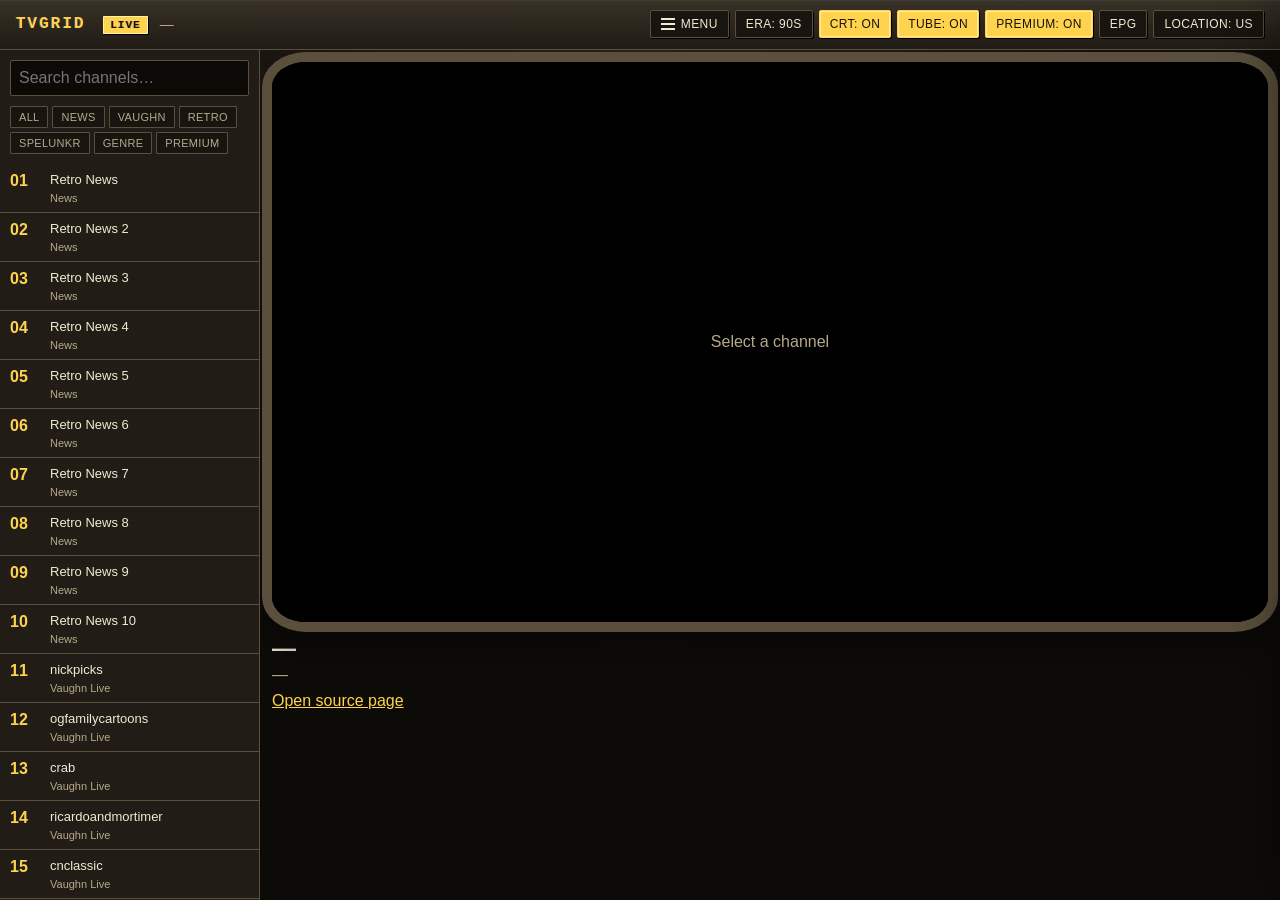
==== commit b5179fc9: "Save game and conversation for issue #6 Run: 40935367084" ====
--- a/index.html
+++ b/index.html
@@ -12,6 +12,9 @@
     <div class="brand">TVGRID <span class="badge">LIVE</span></div>
     <div class="now-playing" id="nowPlaying">—</div>
     <div class="controls">
+      <button id="menuBtn" class="menu-btn" type="button" aria-controls="lineupMenu" aria-expanded="false">
+        <span class="menu-lines" aria-hidden="true"><i></i><i></i><i></i></span><span>Menu</span>
+      </button>
       <button id="eraBtn" type="button" title="Switch between 90s and 2000s TV">Era: 90s</button>
       <button id="fxBtn" class="on" type="button" title="Toggle CRT scanlines and chromatic aberration">CRT: On</button>
       <button id="tubeBtn" class="on" type="button" title="Toggle rounded CRT tube corners">Tube: On</button>
@@ -53,11 +56,43 @@
       <div class="epg-grid" id="epgGrid"></div>
     </aside>
   </main>
+  <div id="menuScrim" class="menu-scrim" hidden></div>
+  <aside id="lineupMenu" class="lineup-menu" role="dialog" aria-modal="true" aria-label="Premium lineup manager" aria-hidden="true">
+    <div class="lineup-head">
+      <div>
+        <div class="lineup-kicker">PREMIUM CONTROL</div>
+        <h2>Lineup Manager</h2>
+      </div>
+      <button id="menuClose" class="lineup-close" type="button" aria-label="Close lineup manager">Close</button>
+    </div>
+    <div class="lineup-summary">
+      <div class="lineup-count"><strong id="lineupCount">140</strong><span> / 350 channels</span></div>
+      <button id="lineupPremiumBtn" class="lineup-premium on" type="button">Premium: On</button>
+    </div>
+    <p class="lineup-note">Your core 70-channel lineup stays in place. The 10 Plus packs add channels 141–350; changes apply immediately.</p>
+    <section class="lineup-section">
+      <div class="lineup-section-head"><h3>Packages</h3><span id="lineupPackagesCount"></span></div>
+      <div id="packageList" class="package-list"></div>
+    </section>
+    <section class="lineup-section">
+      <div class="lineup-section-head"><h3>Categories</h3><span>Uncheck to exclude</span></div>
+      <div id="categoryList" class="category-list"></div>
+    </section>
+    <section class="lineup-section">
+      <div class="lineup-section-head"><h3>Daily programming slots</h3><span>Rotates daily</span></div>
+      <div id="daypartLegend" class="daypart-grid"></div>
+    </section>
+    <div class="lineup-actions">
+      <button id="lineupReset" type="button">Reset lineup</button>
+      <button id="lineupApply" class="primary" type="button">Apply &amp; close</button>
+    </div>
+  </aside>
 </div>
 <script src="vendor/flv.min.js"></script>
 <script src="vendor/hls.min.js"></script>
 <script src="channels.js"></script>
 <script src="premium.js"></script>
+<script src="premium_extra.js"></script>
 <script src="app.js"></script>
 </body>
 </html>
--- a/styles.css
+++ b/styles.css
@@ -546,3 +546,149 @@
   .now-playing{order:3;flex-basis:100%;min-width:0}
   .controls{justify-content:flex-start}
 }
+
+/* Premium lineup manager */
+.menu-btn{display:inline-flex;align-items:center;gap:6px}
+.menu-lines{display:inline-flex;flex-direction:column;justify-content:center;gap:3px;width:14px}
+.menu-lines i{display:block;height:2px;background:currentColor;border-radius:1px}
+body[data-era="90s"] .menu-lines i{border-radius:0}
+.menu-scrim{
+  position:fixed;
+  inset:0;
+  z-index:60;
+  background:rgba(0,0,0,.62);
+  backdrop-filter:blur(2px);
+}
+.lineup-menu{
+  position:fixed;
+  top:0;
+  right:0;
+  bottom:0;
+  z-index:61;
+  width:min(430px,100vw);
+  display:flex;
+  flex-direction:column;
+  gap:14px;
+  overflow:auto;
+  padding:16px;
+  background:var(--panel);
+  color:var(--text);
+  border-left:1px solid var(--border);
+  box-shadow:-18px 0 55px rgba(0,0,0,.55);
+  transform:translateX(105%);
+  transition:transform .24s ease;
+}
+body[data-era="90s"] .lineup-menu{background:linear-gradient(180deg,#241f17,#12100c);border-left-color:#5a4f3c}
+body[data-era="2000s"] .lineup-menu{background:linear-gradient(180deg,#102235,#070e17);border-left-color:#2a4e6b}
+.lineup-menu.open{transform:none}
+body.menu-open{overflow:hidden}
+.lineup-head{display:flex;align-items:flex-start;justify-content:space-between;gap:12px}
+.lineup-kicker{font-size:9px;letter-spacing:2px;color:var(--accent);font-weight:700}
+.lineup-head h2{margin:3px 0 0;font-size:20px;letter-spacing:.4px}
+.lineup-close,.lineup-premium,.lineup-actions button{
+  background:var(--button);
+  color:var(--text);
+  border:1px solid var(--border);
+  border-radius:var(--button-radius);
+  padding:7px 10px;
+  cursor:pointer;
+  font:inherit;
+  font-size:12px;
+}
+.lineup-close:hover,.lineup-premium:hover,.lineup-actions button:hover{border-color:var(--accent);color:var(--accent)}
+.lineup-premium.on{background:var(--accent);color:var(--accent-contrast);border-color:var(--accent)}
+.lineup-summary{
+  display:flex;
+  align-items:center;
+  justify-content:space-between;
+  gap:10px;
+  padding:10px 12px;
+  border:1px solid var(--border);
+  border-radius:var(--button-radius);
+  background:var(--panel-2);
+}
+.lineup-count{display:flex;align-items:baseline;gap:4px;color:var(--muted);font-size:12px}
+.lineup-count strong{font-size:20px;color:var(--accent);font-family:var(--brand-font)}
+.lineup-note{margin:0;color:var(--muted);font-size:11px;line-height:1.45}
+.lineup-section{display:flex;flex-direction:column;gap:7px}
+.lineup-section-head{display:flex;align-items:baseline;justify-content:space-between;gap:8px}
+.lineup-section-head h3{margin:0;font-size:11px;letter-spacing:1.4px;text-transform:uppercase;color:var(--text)}
+.lineup-section-head span{font-size:10px;color:var(--muted)}
+.package-list{display:flex;flex-direction:column;gap:6px}
+.package-option{
+  display:flex;
+  align-items:flex-start;
+  gap:9px;
+  padding:8px 10px;
+  border:1px solid var(--border);
+  border-radius:var(--button-radius);
+  background:var(--input-bg);
+  cursor:pointer;
+  transition:border-color .15s,background .15s;
+}
+.package-option:hover{border-color:var(--accent)}
+.package-option.selected{border-color:color-mix(in srgb,var(--accent) 65%,var(--border));background:var(--active-bg)}
+.package-option input,.cat-chip input{accent-color:var(--accent);margin:2px 0 0}
+.package-copy{display:flex;flex-direction:column;gap:2px;min-width:0;flex:1}
+.package-copy b{font-size:12px;font-weight:600}
+.package-copy small{font-size:10px;color:var(--accent)}
+.package-copy em{font-size:10px;color:var(--muted);font-style:normal;line-height:1.35}
+.category-list{display:flex;flex-wrap:wrap;gap:5px}
+.cat-chip{
+  display:inline-flex;
+  align-items:center;
+  gap:5px;
+  padding:5px 7px;
+  border:1px solid var(--border);
+  border-radius:999px;
+  background:var(--input-bg);
+  color:var(--muted);
+  font-size:10px;
+  cursor:pointer;
+}
+.cat-chip:hover{border-color:var(--accent);color:var(--text)}
+.cat-chip input{margin:0}
+.cat-chip:has(input:checked){color:var(--text);border-color:var(--border)}
+.cat-chip:has(input:not(:checked)){opacity:.62;text-decoration:line-through}
+.daypart-grid{display:grid;grid-template-columns:repeat(2,minmax(0,1fr));gap:5px}
+.daypart-pill{
+  display:flex;
+  flex-direction:column;
+  gap:2px;
+  padding:7px 9px;
+  border:1px solid var(--border);
+  border-radius:var(--button-radius);
+  background:var(--input-bg);
+  font-size:10px;
+}
+.daypart-pill b{font-size:11px;color:var(--text)}
+.daypart-pill small{font-size:9px;color:var(--muted)}
+.daypart-pill.active{border-color:var(--accent);background:var(--active-bg);box-shadow:inset 2px 0 0 var(--accent)}
+.lineup-actions{display:flex;justify-content:flex-end;gap:8px;padding-top:2px}
+.lineup-actions #lineupApply{background:var(--accent);color:var(--accent-contrast);border-color:var(--accent);font-weight:700}
+.guide-program.has-daypart{box-shadow:inset 0 -2px 0 rgba(255,255,255,.1)}
+.guide-program[data-daypart="morning"]{box-shadow:inset 0 -2px 0 #ffd166}
+.guide-program[data-daypart="daytime"]{box-shadow:inset 0 -2px 0 #8ee08a}
+.guide-program[data-daypart="evening"]{box-shadow:inset 0 -2px 0 #ff9b54}
+.guide-program[data-daypart="night"]{box-shadow:inset 0 -2px 0 #7ea8ff}
+.guide-program[data-daypart="late"]{box-shadow:inset 0 -2px 0 #c39bff}
+.guide-program[data-daypart="overnight"]{box-shadow:inset 0 -2px 0 #65dfe6}
+.guide-daypart-tag{
+  position:absolute;
+  right:5px;
+  bottom:1px;
+  font-size:6.5px;
+  letter-spacing:.7px;
+  text-transform:uppercase;
+  color:var(--guide-muted);
+  opacity:.72;
+  pointer-events:none;
+}
+@media (max-width:900px){
+  .lineup-menu{width:min(390px,100vw);padding:12px}
+  .guide-daypart-tag{display:none}
+}
+@media (max-width:600px){
+  .lineup-menu{width:100vw;border-left:0}
+  .daypart-grid{grid-template-columns:repeat(2,minmax(0,1fr))}
+}
